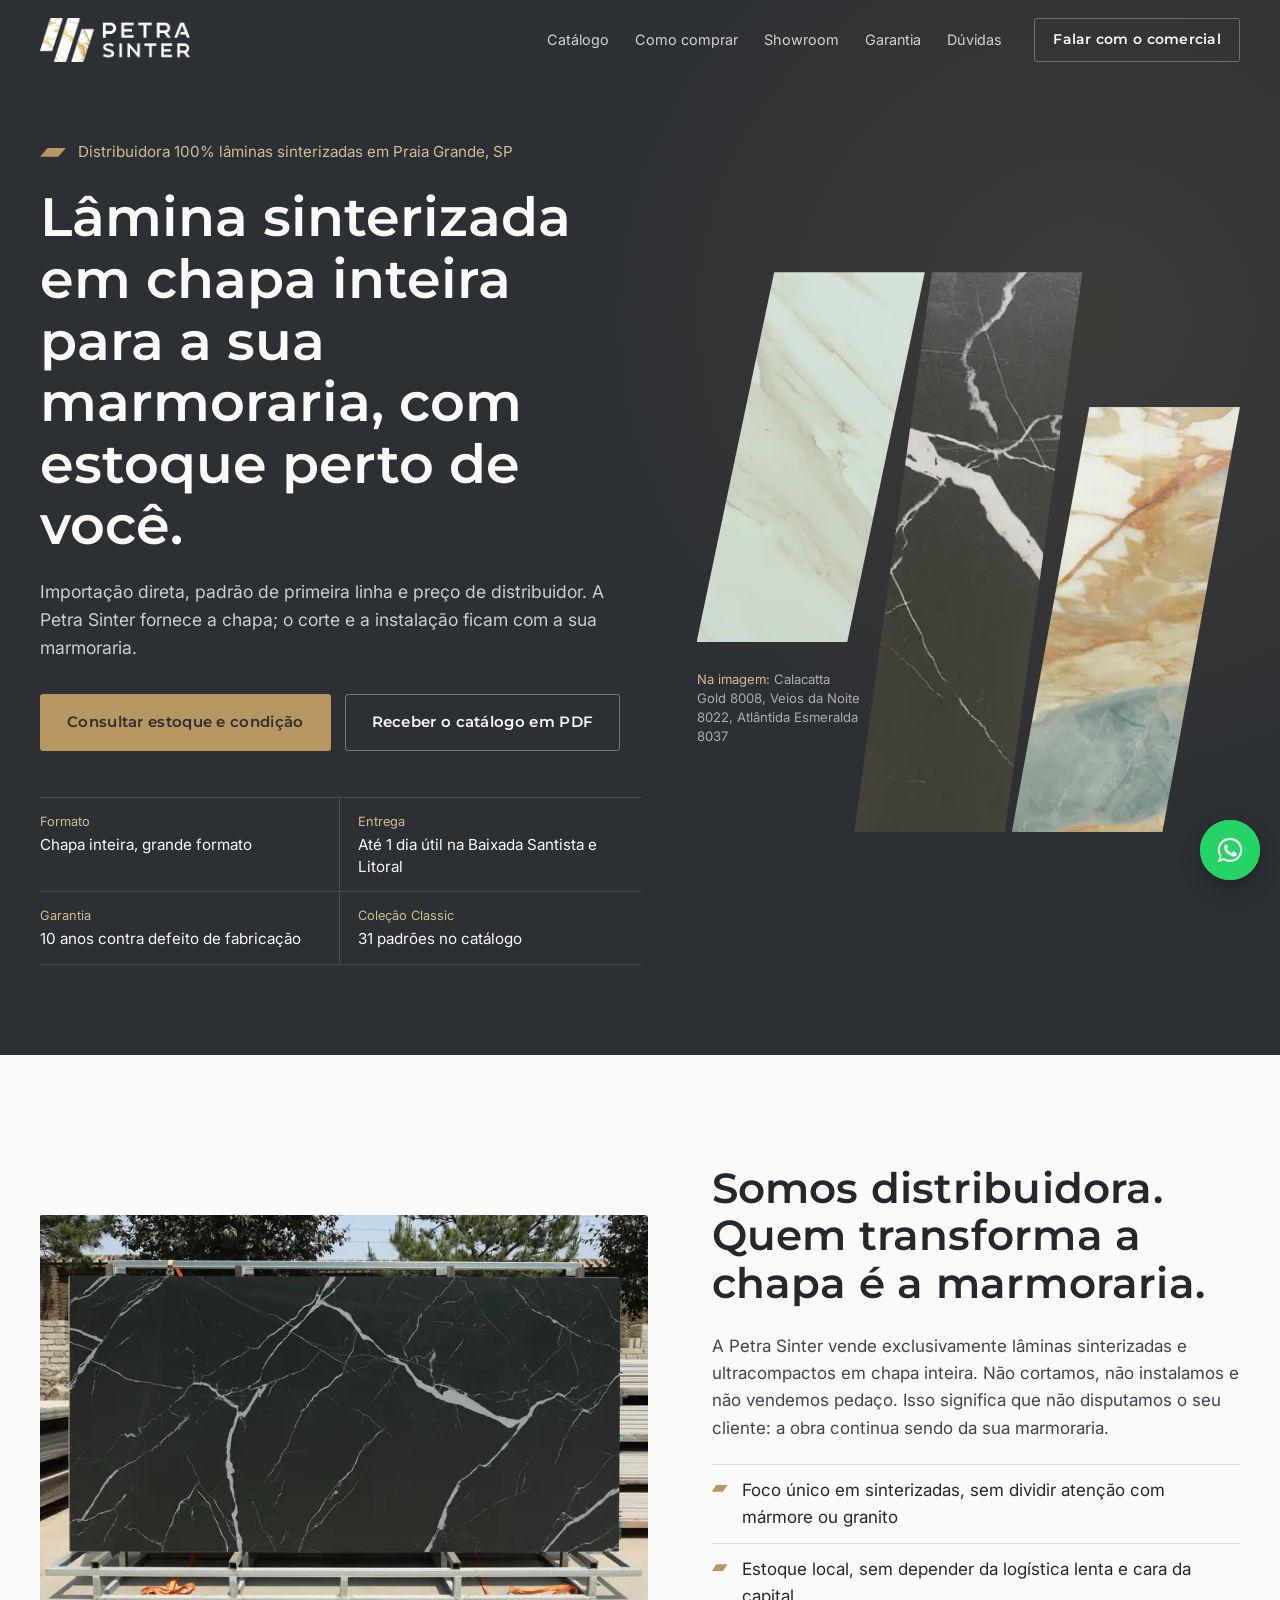
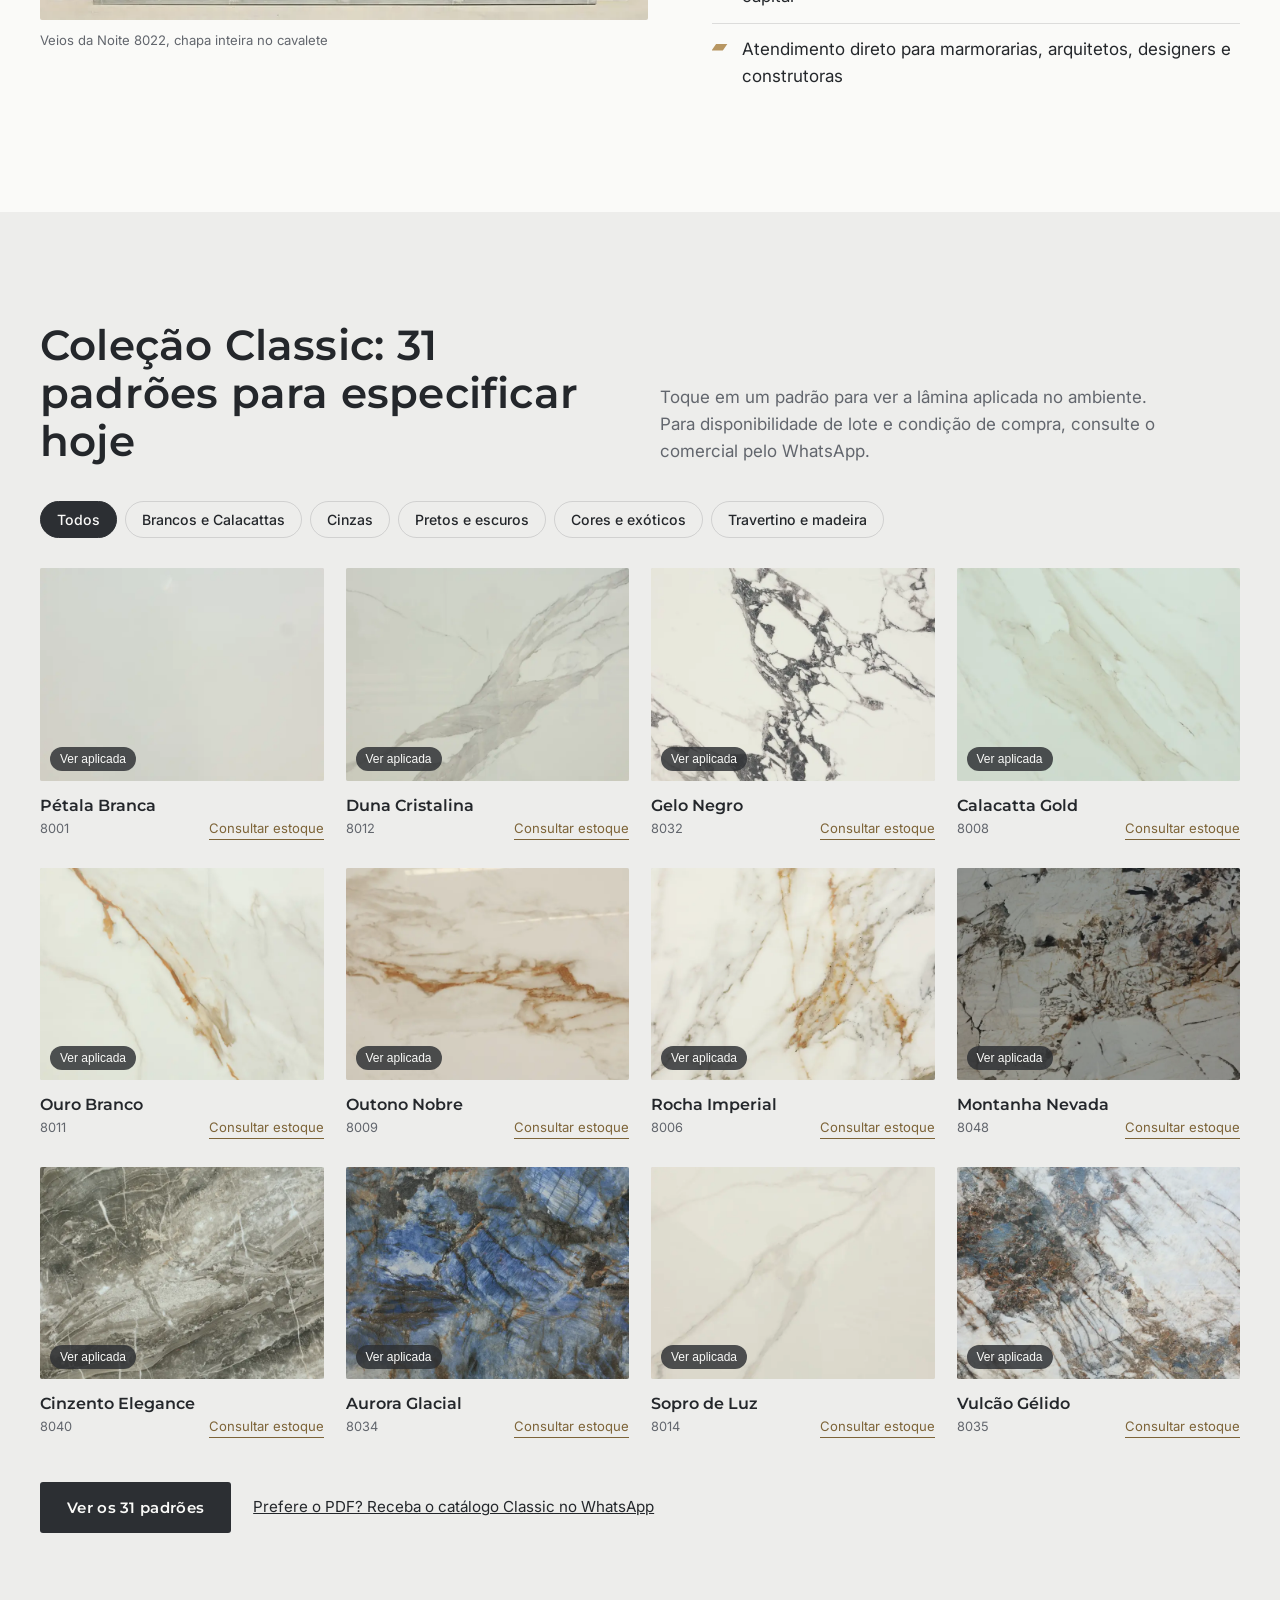
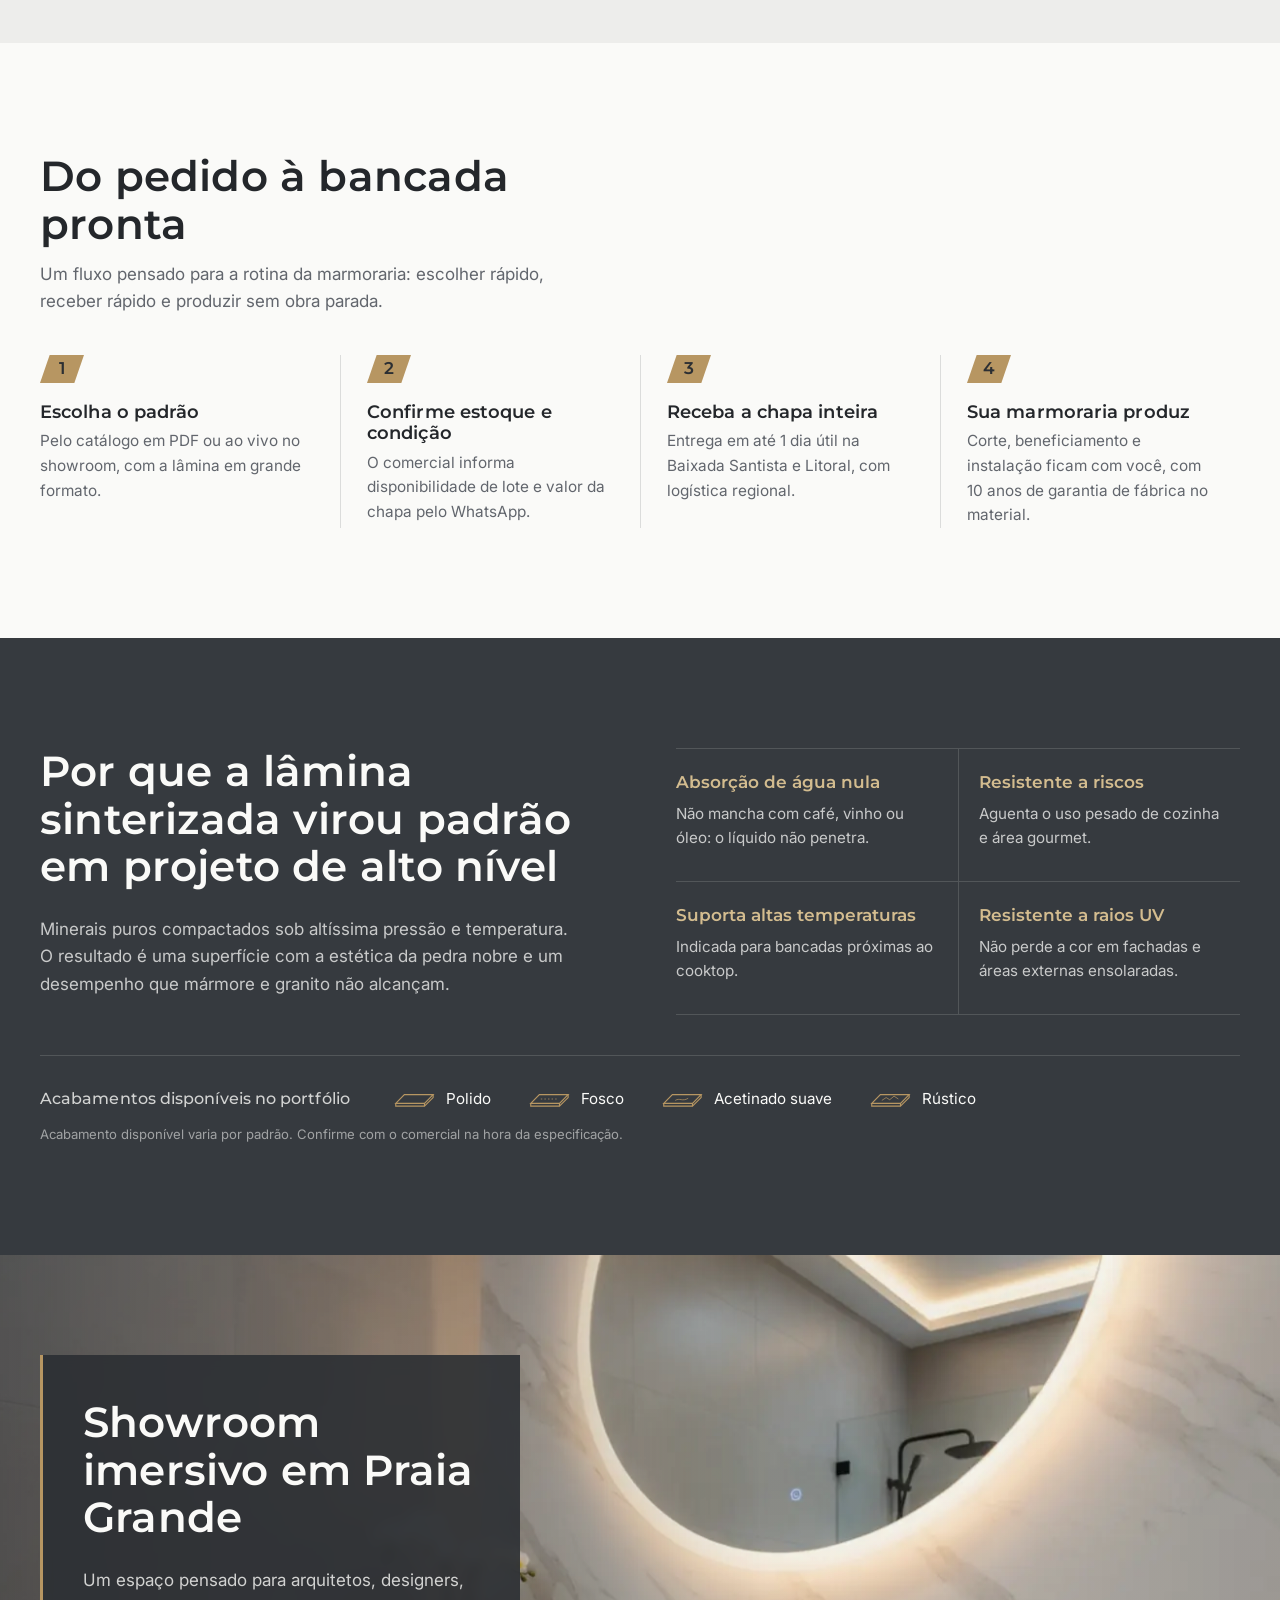
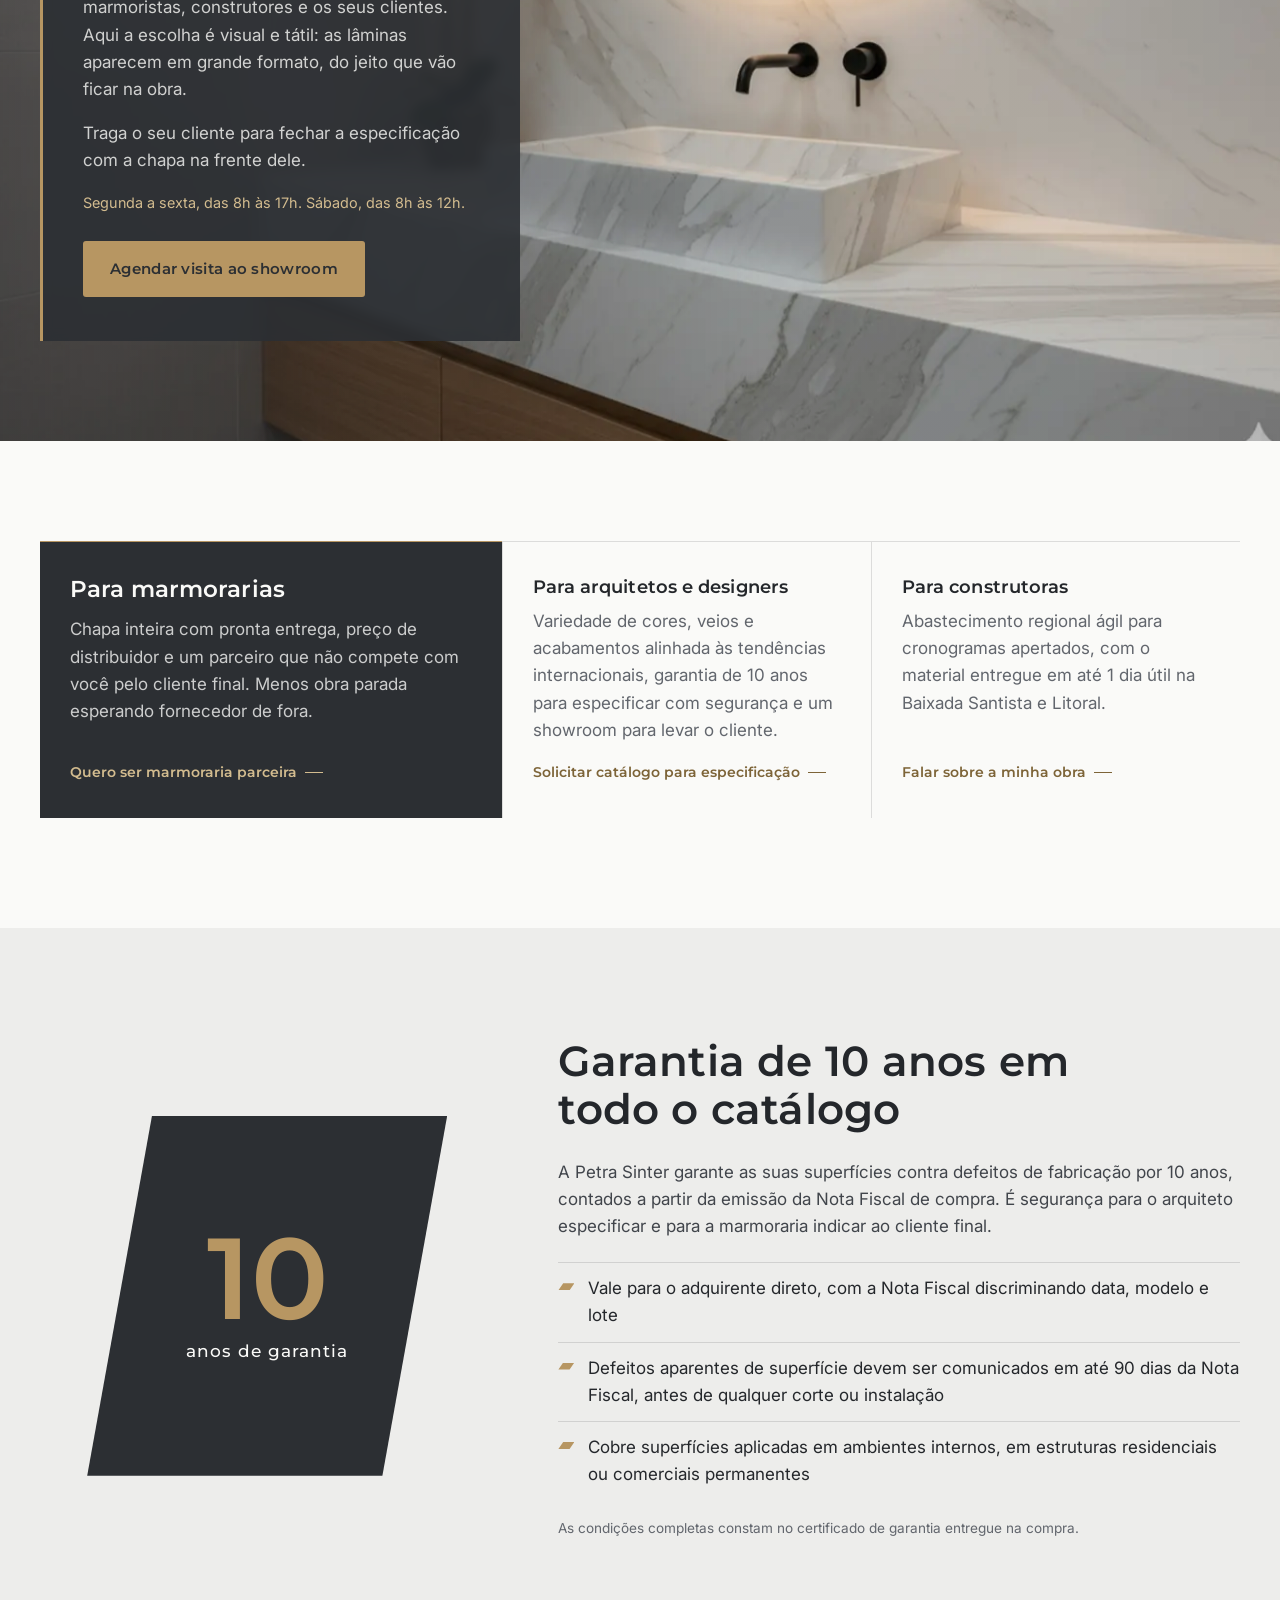
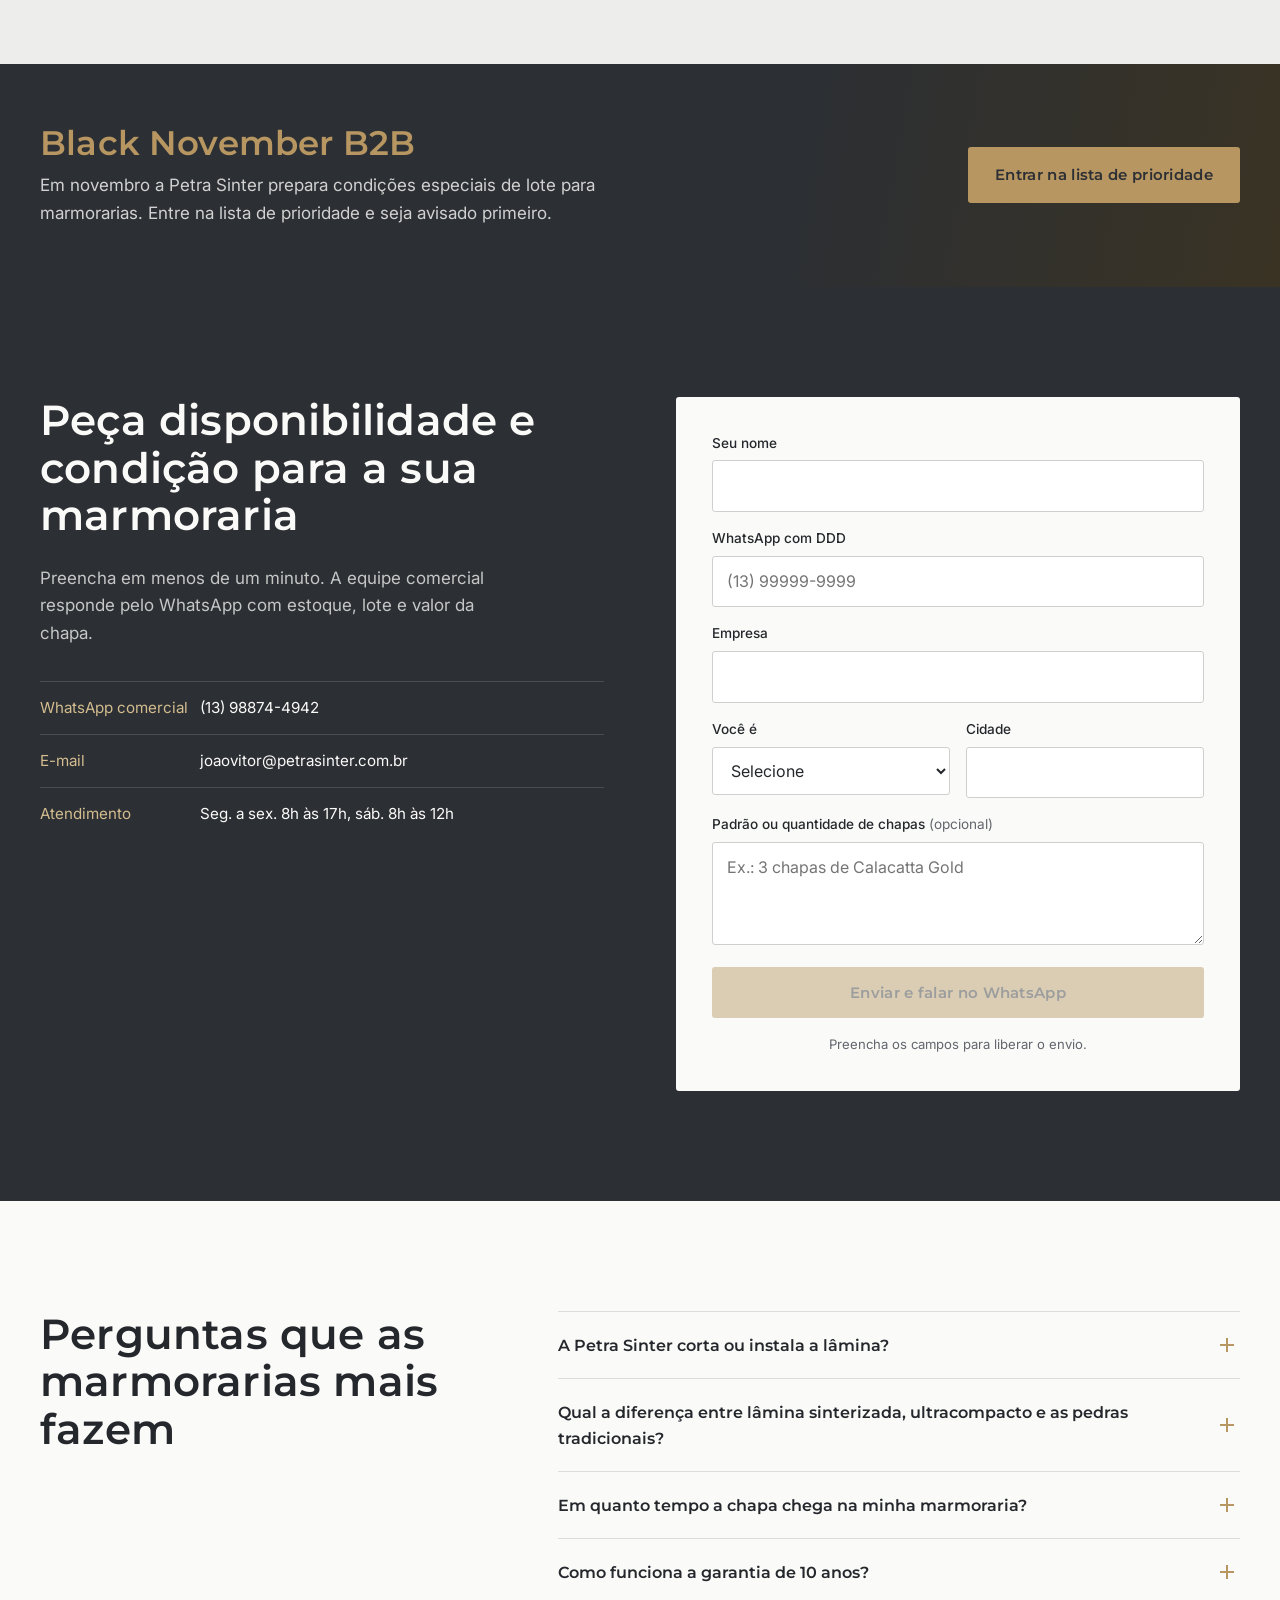
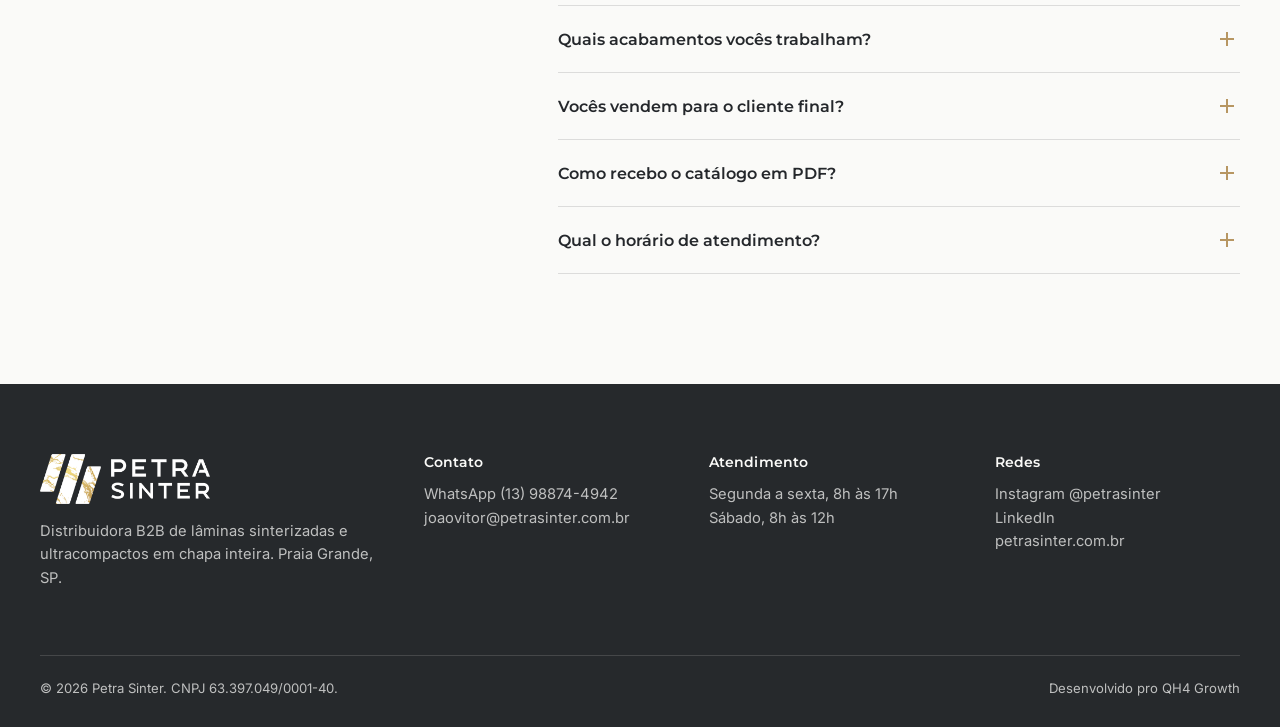
==== index.html @ 4d93952d "Add files via upload" ====
<!doctype html>
<html lang="pt-BR">
<head>
<meta charset="utf-8">
<meta name="viewport" content="width=device-width, initial-scale=1">
<title>Lâmina Sinterizada para Marmoraria em Praia Grande e Baixada Santista | Petra Sinter</title>
<meta name="description" content="Distribuidora 100% focada em lâminas sinterizadas e ultracompactos em Praia Grande/SP. Chapa inteira para marmorarias, entrega em até 1 dia útil na Baixada Santista e Litoral e 10 anos de garantia.">
<meta name="robots" content="index, follow, max-image-preview:large">
<meta name="theme-color" content="#2C2F33">
<link rel="canonical" href="https://lp-petra-sinter.vercel.app/">

<meta property="og:type" content="website">
<meta property="og:locale" content="pt_BR">
<meta property="og:site_name" content="Petra Sinter">
<meta property="og:title" content="Petra Sinter | Lâminas sinterizadas em chapa inteira para marmorarias">
<meta property="og:description" content="Distribuidora B2B de lâminas sinterizadas em Praia Grande/SP. Entrega em até 1 dia útil na Baixada Santista e Litoral e 10 anos de garantia.">
<meta property="og:url" content="https://lp-petra-sinter.vercel.app/">
<meta property="og:image" content="https://lp-petra-sinter.vercel.app/assets/img/og-petra-sinter.jpg">
<meta property="og:image:width" content="1200">
<meta property="og:image:height" content="630">
<meta property="og:image:alt" content="Chapa inteira de lâmina sinterizada Calacatta Gold da Petra Sinter">
<meta name="twitter:card" content="summary_large_image">
<meta name="twitter:title" content="Petra Sinter | Lâminas sinterizadas em chapa inteira para marmorarias">
<meta name="twitter:description" content="Distribuidora B2B de lâminas sinterizadas em Praia Grande/SP. Entrega em até 1 dia útil na Baixada Santista e Litoral.">
<meta name="twitter:image" content="https://lp-petra-sinter.vercel.app/assets/img/og-petra-sinter.jpg">

<link rel="icon" type="image/png" sizes="48x48" href="assets/img/favicon-48.png">
<link rel="apple-touch-icon" href="assets/img/apple-touch-icon.png">
<link rel="manifest" href="site.webmanifest">

<link rel="preconnect" href="https://fonts.googleapis.com">
<link rel="preconnect" href="https://fonts.gstatic.com" crossorigin>
<link href="https://fonts.googleapis.com/css2?family=Inter:wght@400;500;600&family=Montserrat:wght@400;500;600;700&display=swap" rel="stylesheet">
<link rel="preload" as="image" href="assets/img/catalogo/calacatta-gold-textura.webp" fetchpriority="high">
<link rel="stylesheet" href="assets/css/style.css">

<!-- Google Tag Manager: troque GTM-XXXXXXX pelo ID real do container -->
<script>
window.dataLayer = window.dataLayer || [];
(function(w,d,s,l,i){if(i.indexOf('XXXX')>-1)return;w[l]=w[l]||[];w[l].push({'gtm.start':new Date().getTime(),event:'gtm.js'});var f=d.getElementsByTagName(s)[0],j=d.createElement(s),dl=l!='dataLayer'?'&l='+l:'';j.async=true;j.src='https://www.googletagmanager.com/gtm.js?id='+i+dl;f.parentNode.insertBefore(j,f);})(window,document,'script','dataLayer','GTM-XXXXXXX');
</script>

<script type="application/ld+json">
{
  "@context": "https://schema.org",
  "@type": ["HomeAndConstructionBusiness", "WholesaleStore"],
  "name": "Petra Sinter",
  "description": "Distribuidora B2B 100% focada em lâminas sinterizadas e ultracompactos em chapa inteira, para marmorarias, arquitetos e construtoras.",
  "url": "https://lp-petra-sinter.vercel.app/",
  "logo": "https://lp-petra-sinter.vercel.app/assets/img/logo-petra-sinter.png",
  "image": "https://lp-petra-sinter.vercel.app/assets/img/og-petra-sinter.jpg",
  "telephone": "+55-13-98874-4942",
  "email": "joaovitor@petrasinter.com.br",
  "taxID": "63.397.049/0001-40",
  "address": {"@type": "PostalAddress", "addressLocality": "Praia Grande", "addressRegion": "SP", "addressCountry": "BR"},
  "areaServed": [
    {"@type": "City", "name": "Praia Grande"},
    {"@type": "City", "name": "Santos"},
    {"@type": "City", "name": "São Vicente"},
    {"@type": "City", "name": "Guarujá"},
    {"@type": "City", "name": "Bertioga"},
    {"@type": "State", "name": "São Paulo"}
  ],
  "openingHoursSpecification": [
    {"@type": "OpeningHoursSpecification", "dayOfWeek": ["Monday","Tuesday","Wednesday","Thursday","Friday"], "opens": "08:00", "closes": "17:00"},
    {"@type": "OpeningHoursSpecification", "dayOfWeek": "Saturday", "opens": "08:00", "closes": "12:00"}
  ],
  "sameAs": ["https://www.instagram.com/petrasinter/", "https://linkedin.com/company/petrasinter", "https://petrasinter.com.br/"]
}
</script>
<script type="application/ld+json">
{
 "@context": "https://schema.org",
 "@type": "FAQPage",
 "mainEntity": [
  {
   "@type": "Question",
   "name": "A Petra Sinter corta ou instala a lâmina?",
   "acceptedAnswer": {
    "@type": "Answer",
    "text": "Não. A Petra Sinter é uma distribuidora focada 100% no fornecimento de chapas inteiras de grande formato de lâminas sinterizadas. O corte, o beneficiamento e a instalação são feitos pelas marmorarias parceiras."
   }
  },
  {
   "@type": "Question",
   "name": "Qual a diferença entre lâmina sinterizada, ultracompacto e as pedras tradicionais?",
   "acceptedAnswer": {
    "@type": "Answer",
    "text": "A lâmina sinterizada, também chamada de ultracompacto, passa por um processo de altíssima pressão e temperatura que compacta minerais puros. O resultado é um material com absorção de água nula e alta resistência a riscos, manchas, altas temperaturas e raios UV, sem perder a beleza e o acabamento nobre do mármore e do granito."
   }
  },
  {
   "@type": "Question",
   "name": "Em quanto tempo a chapa chega na minha marmoraria?",
   "acceptedAnswer": {
    "@type": "Answer",
    "text": "Na Baixada Santista e no Litoral a entrega é feita em até 1 dia útil, com frete e logística regional. Para outras regiões, consulte o comercial pelo WhatsApp."
   }
  },
  {
   "@type": "Question",
   "name": "Como funciona a garantia de 10 anos?",
   "acceptedAnswer": {
    "@type": "Answer",
    "text": "A garantia cobre defeitos de fabricação por 10 anos a partir da emissão da Nota Fiscal de compra, para o adquirente direto. Defeitos aparentes de superfície devem ser comunicados em até 90 dias da Nota Fiscal e antes de qualquer corte ou instalação. As condições completas estão no certificado entregue na compra."
   }
  },
  {
   "@type": "Question",
   "name": "Quais acabamentos vocês trabalham?",
   "acceptedAnswer": {
    "@type": "Answer",
    "text": "O portfólio tem acabamentos polido, fosco, acetinado suave e rústico. A disponibilidade de cada acabamento varia conforme o padrão, então confirme com o comercial na especificação."
   }
  },
  {
   "@type": "Question",
   "name": "Vocês vendem para o cliente final?",
   "acceptedAnswer": {
    "@type": "Answer",
    "text": "A venda é de chapa inteira, voltada a marmorarias, construtoras e profissionais de projeto. O cliente final pode conhecer as lâminas no showroom junto com o seu arquiteto ou marmorista."
   }
  },
  {
   "@type": "Question",
   "name": "Como recebo o catálogo em PDF?",
   "acceptedAnswer": {
    "@type": "Answer",
    "text": "É só pedir pelo WhatsApp comercial. O catálogo da Coleção Classic é enviado direto, sem formulário longo."
   }
  },
  {
   "@type": "Question",
   "name": "Qual o horário de atendimento?",
   "acceptedAnswer": {
    "@type": "Answer",
    "text": "Segunda a sexta, das 8h às 17h, e sábado, das 8h às 12h."
   }
  }
 ]
}
</script>
</head>
<body>
<noscript><iframe src="https://www.googletagmanager.com/ns.html?id=GTM-XXXXXXX" height="0" width="0" style="display:none;visibility:hidden"></iframe></noscript>

<a class="skip" href="#conteudo">Pular para o conteúdo</a>

<header class="topo" id="topo">
  <div class="wrap topo__in">
    <a href="#topo" class="topo__logo" aria-label="Petra Sinter, voltar ao início">
      <img src="assets/img/logo-petra-sinter-branco.png" alt="Petra Sinter" width="640" height="186">
    </a>
    <nav class="topo__nav" aria-label="Seções">
      <a href="#catalogo">Catálogo</a>
      <a href="#pedido">Como comprar</a>
      <a href="#showroom">Showroom</a>
      <a href="#garantia">Garantia</a>
      <a href="#faq">Dúvidas</a>
    </nav>
    <a class="btn btn--line js-wa" data-wa="geral" data-local="topo" href="#">Falar com o comercial</a>
  </div>
</header>

<main id="conteudo">

<!-- HERO -->
<section class="hero">
  <div class="wrap hero__in">
    <div class="hero__txt">
      <p class="hero__tag">Distribuidora 100% lâminas sinterizadas em Praia Grande, SP</p>
      <h1>Lâmina sinterizada em chapa inteira para a sua marmoraria, com estoque perto de você.</h1>
      <p class="hero__sub">Importação direta, padrão de primeira linha e preço de distribuidor. A Petra Sinter fornece a chapa; o corte e a instalação ficam com a sua marmoraria.</p>
      <div class="hero__ctas">
        <a class="btn btn--ouro js-wa" data-wa="geral" data-local="hero" href="#">Consultar estoque e condição</a>
        <a class="btn btn--ghost js-wa" data-wa="catalogo" data-local="hero" href="#">Receber o catálogo em PDF</a>
      </div>
      <dl class="ficha">
        <div><dt>Formato</dt><dd>Chapa inteira, grande formato</dd></div>
        <div><dt>Entrega</dt><dd>Até 1 dia útil na Baixada Santista e Litoral</dd></div>
        <div><dt>Garantia</dt><dd>10 anos contra defeito de fabricação</dd></div>
        <div><dt>Coleção Classic</dt><dd>31 padrões no catálogo</dd></div>
      </dl>
    </div>

    <div class="hero__barras" aria-label="Padrões em destaque" data-parallax>
      <figure class="barra barra--1"><div class="barra__img" style="background-image:url(assets/img/catalogo/calacatta-gold-textura.webp)"></div></figure>
      <figure class="barra barra--2"><div class="barra__img" style="background-image:url(assets/img/catalogo/veios-da-noite-textura.webp)"></div></figure>
      <figure class="barra barra--3"><div class="barra__img" style="background-image:url(assets/img/catalogo/atlantida-esmeralda-textura.webp)"></div></figure>
      <p class="hero__legenda" aria-live="polite"><span class="js-legenda">Calacatta Gold 8008, Veios da Noite 8022, Atlântida Esmeralda 8037</span></p>
    </div>
  </div>
</section>

<!-- MODELO B2B -->
<section class="modelo">
  <div class="wrap modelo__in">
    <figure class="modelo__foto reveal">
      <img src="assets/img/chapa-veios-da-noite.webp" srcset="assets/img/chapa-veios-da-noite-m.webp 760w, assets/img/chapa-veios-da-noite.webp 1400w" sizes="(max-width: 900px) 100vw, 55vw" alt="Chapa inteira de lâmina sinterizada Veios da Noite no cavalete" width="1400" height="933" loading="lazy">
      <figcaption>Veios da Noite 8022, chapa inteira no cavalete</figcaption>
    </figure>
    <div class="modelo__txt reveal">
      <h2>Somos distribuidora. Quem transforma a chapa é a marmoraria.</h2>
      <p>A Petra Sinter vende exclusivamente lâminas sinterizadas e ultracompactos em chapa inteira. Não cortamos, não instalamos e não vendemos pedaço. Isso significa que não disputamos o seu cliente: a obra continua sendo da sua marmoraria.</p>
      <ul class="lista-check">
        <li>Foco único em sinterizadas, sem dividir atenção com mármore ou granito</li>
        <li>Estoque local, sem depender da logística lenta e cara da capital</li>
        <li>Atendimento direto para marmorarias, arquitetos, designers e construtoras</li>
      </ul>
    </div>
  </div>
</section>

<!-- CATALOGO -->
<section class="catalogo" id="catalogo">
  <div class="wrap">
    <div class="sec-head">
      <h2>Coleção Classic: 31 padrões para especificar hoje</h2>
      <p>Toque em um padrão para ver a lâmina aplicada no ambiente. Para disponibilidade de lote e condição de compra, consulte o comercial pelo WhatsApp.</p>
    </div>
    <div class="filtros" role="group" aria-label="Filtrar por tom">
      <button class="filtro is-on" data-f="todos" aria-pressed="true">Todos</button>
      <button class="filtro" data-f="claros" aria-pressed="false">Brancos e Calacattas</button>
      <button class="filtro" data-f="cinzas" aria-pressed="false">Cinzas</button>
      <button class="filtro" data-f="escuros" aria-pressed="false">Pretos e escuros</button>
      <button class="filtro" data-f="cor" aria-pressed="false">Cores e exóticos</button>
      <button class="filtro" data-f="naturais" aria-pressed="false">Travertino e madeira</button>
    </div>
    <ul class="grade" id="grade">
      <li class="peca" data-fam="claros">
        <button class="peca__foto" type="button" aria-pressed="false" aria-label="Ver Pétala Branca aplicada no ambiente">
          <img class="peca__tex" src="assets/img/catalogo/petala-branca-textura.webp" alt="Textura da lâmina sinterizada Pétala Branca 8001" width="720" height="540" decoding="async">
          <img class="peca__amb" src="assets/img/catalogo/petala-branca-ambiente.webp" alt="Lâmina Pétala Branca aplicada em ambiente" width="720" height="540" loading="lazy" decoding="async">
          <span class="peca__troca">Ver aplicada</span>
        </button>
        <div class="peca__info">
          <p class="peca__nome">Pétala Branca <span>8001</span></p>
          <a class="peca__cta js-wa" data-wa="modelo" data-modelo="Pétala Branca 8001" data-local="catalogo" href="#">Consultar estoque</a>
        </div>
      </li>
      <li class="peca" data-fam="claros">
        <button class="peca__foto" type="button" aria-pressed="false" aria-label="Ver Duna Cristalina aplicada no ambiente">
          <img class="peca__tex" src="assets/img/catalogo/duna-cristalina-textura.webp" alt="Textura da lâmina sinterizada Duna Cristalina 8012" width="720" height="540" decoding="async">
          <img class="peca__amb" src="assets/img/catalogo/duna-cristalina-ambiente.webp" alt="Lâmina Duna Cristalina aplicada em ambiente" width="720" height="540" loading="lazy" decoding="async">
          <span class="peca__troca">Ver aplicada</span>
        </button>
        <div class="peca__info">
          <p class="peca__nome">Duna Cristalina <span>8012</span></p>
          <a class="peca__cta js-wa" data-wa="modelo" data-modelo="Duna Cristalina 8012" data-local="catalogo" href="#">Consultar estoque</a>
        </div>
      </li>
      <li class="peca" data-fam="claros">
        <button class="peca__foto" type="button" aria-pressed="false" aria-label="Ver Gelo Negro aplicada no ambiente">
          <img class="peca__tex" src="assets/img/catalogo/gelo-negro-textura.webp" alt="Textura da lâmina sinterizada Gelo Negro 8032" width="720" height="540" decoding="async">
          <img class="peca__amb" src="assets/img/catalogo/gelo-negro-ambiente.webp" alt="Lâmina Gelo Negro aplicada em ambiente" width="720" height="540" loading="lazy" decoding="async">
          <span class="peca__troca">Ver aplicada</span>
        </button>
        <div class="peca__info">
          <p class="peca__nome">Gelo Negro <span>8032</span></p>
          <a class="peca__cta js-wa" data-wa="modelo" data-modelo="Gelo Negro 8032" data-local="catalogo" href="#">Consultar estoque</a>
        </div>
      </li>
      <li class="peca" data-fam="claros">
        <button class="peca__foto" type="button" aria-pressed="false" aria-label="Ver Calacatta Gold aplicada no ambiente">
          <img class="peca__tex" src="assets/img/catalogo/calacatta-gold-textura.webp" alt="Textura da lâmina sinterizada Calacatta Gold 8008" width="720" height="540" decoding="async">
          <img class="peca__amb" src="assets/img/catalogo/calacatta-gold-ambiente.webp" alt="Lâmina Calacatta Gold aplicada em ambiente" width="720" height="540" loading="lazy" decoding="async">
          <span class="peca__troca">Ver aplicada</span>
        </button>
        <div class="peca__info">
          <p class="peca__nome">Calacatta Gold <span>8008</span></p>
          <a class="peca__cta js-wa" data-wa="modelo" data-modelo="Calacatta Gold 8008" data-local="catalogo" href="#">Consultar estoque</a>
        </div>
      </li>
      <li class="peca" data-fam="claros">
        <button class="peca__foto" type="button" aria-pressed="false" aria-label="Ver Ouro Branco aplicada no ambiente">
          <img class="peca__tex" src="assets/img/catalogo/ouro-branco-textura.webp" alt="Textura da lâmina sinterizada Ouro Branco 8011" width="720" height="540" loading="lazy" decoding="async">
          <img class="peca__amb" src="assets/img/catalogo/ouro-branco-ambiente.webp" alt="Lâmina Ouro Branco aplicada em ambiente" width="720" height="540" loading="lazy" decoding="async">
          <span class="peca__troca">Ver aplicada</span>
        </button>
        <div class="peca__info">
          <p class="peca__nome">Ouro Branco <span>8011</span></p>
          <a class="peca__cta js-wa" data-wa="modelo" data-modelo="Ouro Branco 8011" data-local="catalogo" href="#">Consultar estoque</a>
        </div>
      </li>
      <li class="peca" data-fam="claros">
        <button class="peca__foto" type="button" aria-pressed="false" aria-label="Ver Outono Nobre aplicada no ambiente">
          <img class="peca__tex" src="assets/img/catalogo/outono-nobre-textura.webp" alt="Textura da lâmina sinterizada Outono Nobre 8009" width="720" height="540" loading="lazy" decoding="async">
          <img class="peca__amb" src="assets/img/catalogo/outono-nobre-ambiente.webp" alt="Lâmina Outono Nobre aplicada em ambiente" width="720" height="540" loading="lazy" decoding="async">
          <span class="peca__troca">Ver aplicada</span>
        </button>
        <div class="peca__info">
          <p class="peca__nome">Outono Nobre <span>8009</span></p>
          <a class="peca__cta js-wa" data-wa="modelo" data-modelo="Outono Nobre 8009" data-local="catalogo" href="#">Consultar estoque</a>
        </div>
      </li>
      <li class="peca" data-fam="claros">
        <button class="peca__foto" type="button" aria-pressed="false" aria-label="Ver Rocha Imperial aplicada no ambiente">
          <img class="peca__tex" src="assets/img/catalogo/rocha-imperial-textura.webp" alt="Textura da lâmina sinterizada Rocha Imperial 8006" width="720" height="540" loading="lazy" decoding="async">
          <img class="peca__amb" src="assets/img/catalogo/rocha-imperial-ambiente.webp" alt="Lâmina Rocha Imperial aplicada em ambiente" width="720" height="540" loading="lazy" decoding="async">
          <span class="peca__troca">Ver aplicada</span>
        </button>
        <div class="peca__info">
          <p class="peca__nome">Rocha Imperial <span>8006</span></p>
          <a class="peca__cta js-wa" data-wa="modelo" data-modelo="Rocha Imperial 8006" data-local="catalogo" href="#">Consultar estoque</a>
        </div>
      </li>
      <li class="peca" data-fam="claros">
        <button class="peca__foto" type="button" aria-pressed="false" aria-label="Ver Montanha Nevada aplicada no ambiente">
          <img class="peca__tex" src="assets/img/catalogo/montanha-nevada-textura.webp" alt="Textura da lâmina sinterizada Montanha Nevada 8048" width="720" height="540" loading="lazy" decoding="async">
          <img class="peca__amb" src="assets/img/catalogo/montanha-nevada-ambiente.webp" alt="Lâmina Montanha Nevada aplicada em ambiente" width="720" height="540" loading="lazy" decoding="async">
          <span class="peca__troca">Ver aplicada</span>
        </button>
        <div class="peca__info">
          <p class="peca__nome">Montanha Nevada <span>8048</span></p>
          <a class="peca__cta js-wa" data-wa="modelo" data-modelo="Montanha Nevada 8048" data-local="catalogo" href="#">Consultar estoque</a>
        </div>
      </li>
      <li class="peca" data-fam="cinzas">
        <button class="peca__foto" type="button" aria-pressed="false" aria-label="Ver Cinzento Elegance aplicada no ambiente">
          <img class="peca__tex" src="assets/img/catalogo/cinzento-elegance-textura.webp" alt="Textura da lâmina sinterizada Cinzento Elegance 8040" width="720" height="540" loading="lazy" decoding="async">
          <img class="peca__amb" src="assets/img/catalogo/cinzento-elegance-ambiente.webp" alt="Lâmina Cinzento Elegance aplicada em ambiente" width="720" height="540" loading="lazy" decoding="async">
          <span class="peca__troca">Ver aplicada</span>
        </button>
        <div class="peca__info">
          <p class="peca__nome">Cinzento Elegance <span>8040</span></p>
          <a class="peca__cta js-wa" data-wa="modelo" data-modelo="Cinzento Elegance 8040" data-local="catalogo" href="#">Consultar estoque</a>
        </div>
      </li>
      <li class="peca" data-fam="cor">
        <button class="peca__foto" type="button" aria-pressed="false" aria-label="Ver Aurora Glacial aplicada no ambiente">
          <img class="peca__tex" src="assets/img/catalogo/aurora-glacial-textura.webp" alt="Textura da lâmina sinterizada Aurora Glacial 8034" width="720" height="540" loading="lazy" decoding="async">
          <img class="peca__amb" src="assets/img/catalogo/aurora-glacial-ambiente.webp" alt="Lâmina Aurora Glacial aplicada em ambiente" width="720" height="540" loading="lazy" decoding="async">
          <span class="peca__troca">Ver aplicada</span>
        </button>
        <div class="peca__info">
          <p class="peca__nome">Aurora Glacial <span>8034</span></p>
          <a class="peca__cta js-wa" data-wa="modelo" data-modelo="Aurora Glacial 8034" data-local="catalogo" href="#">Consultar estoque</a>
        </div>
      </li>
      <li class="peca" data-fam="claros">
        <button class="peca__foto" type="button" aria-pressed="false" aria-label="Ver Sopro de Luz aplicada no ambiente">
          <img class="peca__tex" src="assets/img/catalogo/sopro-de-luz-textura.webp" alt="Textura da lâmina sinterizada Sopro de Luz 8014" width="720" height="540" loading="lazy" decoding="async">
          <img class="peca__amb" src="assets/img/catalogo/sopro-de-luz-ambiente.webp" alt="Lâmina Sopro de Luz aplicada em ambiente" width="720" height="540" loading="lazy" decoding="async">
          <span class="peca__troca">Ver aplicada</span>
        </button>
        <div class="peca__info">
          <p class="peca__nome">Sopro de Luz <span>8014</span></p>
          <a class="peca__cta js-wa" data-wa="modelo" data-modelo="Sopro de Luz 8014" data-local="catalogo" href="#">Consultar estoque</a>
        </div>
      </li>
      <li class="peca" data-fam="claros">
        <button class="peca__foto" type="button" aria-pressed="false" aria-label="Ver Vulcão Gélido aplicada no ambiente">
          <img class="peca__tex" src="assets/img/catalogo/vulcao-gelido-textura.webp" alt="Textura da lâmina sinterizada Vulcão Gélido 8035" width="720" height="540" loading="lazy" decoding="async">
          <img class="peca__amb" src="assets/img/catalogo/vulcao-gelido-ambiente.webp" alt="Lâmina Vulcão Gélido aplicada em ambiente" width="720" height="540" loading="lazy" decoding="async">
          <span class="peca__troca">Ver aplicada</span>
        </button>
        <div class="peca__info">
          <p class="peca__nome">Vulcão Gélido <span>8035</span></p>
          <a class="peca__cta js-wa" data-wa="modelo" data-modelo="Vulcão Gélido 8035" data-local="catalogo" href="#">Consultar estoque</a>
        </div>
      </li>
      <li class="peca" data-fam="naturais">
        <button class="peca__foto" type="button" aria-pressed="false" aria-label="Ver Vittorio Crema aplicada no ambiente">
          <img class="peca__tex" src="assets/img/catalogo/vittorio-crema-textura.webp" alt="Textura da lâmina sinterizada Vittorio Crema 8002" width="720" height="540" loading="lazy" decoding="async">
          <img class="peca__amb" src="assets/img/catalogo/vittorio-crema-ambiente.webp" alt="Lâmina Vittorio Crema aplicada em ambiente" width="720" height="540" loading="lazy" decoding="async">
          <span class="peca__troca">Ver aplicada</span>
        </button>
        <div class="peca__info">
          <p class="peca__nome">Vittorio Crema <span>8002</span></p>
          <a class="peca__cta js-wa" data-wa="modelo" data-modelo="Vittorio Crema 8002" data-local="catalogo" href="#">Consultar estoque</a>
        </div>
      </li>
      <li class="peca" data-fam="claros">
        <button class="peca__foto" type="button" aria-pressed="false" aria-label="Ver Calacatta Branco aplicada no ambiente">
          <img class="peca__tex" src="assets/img/catalogo/calacatta-branco-textura.webp" alt="Textura da lâmina sinterizada Calacatta Branco 8062" width="720" height="540" loading="lazy" decoding="async">
          <img class="peca__amb" src="assets/img/catalogo/calacatta-branco-ambiente.webp" alt="Lâmina Calacatta Branco aplicada em ambiente" width="720" height="540" loading="lazy" decoding="async">
          <span class="peca__troca">Ver aplicada</span>
        </button>
        <div class="peca__info">
          <p class="peca__nome">Calacatta Branco <span>8062</span></p>
          <a class="peca__cta js-wa" data-wa="modelo" data-modelo="Calacatta Branco 8062" data-local="catalogo" href="#">Consultar estoque</a>
        </div>
      </li>
      <li class="peca" data-fam="cinzas">
        <button class="peca__foto" type="button" aria-pressed="false" aria-label="Ver Cinza Nobre aplicada no ambiente">
          <img class="peca__tex" src="assets/img/catalogo/cinza-nobre-textura.webp" alt="Textura da lâmina sinterizada Cinza Nobre 8020" width="720" height="540" loading="lazy" decoding="async">
          <img class="peca__amb" src="assets/img/catalogo/cinza-nobre-ambiente.webp" alt="Lâmina Cinza Nobre aplicada em ambiente" width="720" height="540" loading="lazy" decoding="async">
          <span class="peca__troca">Ver aplicada</span>
        </button>
        <div class="peca__info">
          <p class="peca__nome">Cinza Nobre <span>8020</span></p>
          <a class="peca__cta js-wa" data-wa="modelo" data-modelo="Cinza Nobre 8020" data-local="catalogo" href="#">Consultar estoque</a>
        </div>
      </li>
      <li class="peca" data-fam="escuros">
        <button class="peca__foto" type="button" aria-pressed="false" aria-label="Ver Grafite Puro aplicada no ambiente">
          <img class="peca__tex" src="assets/img/catalogo/grafite-puro-textura.webp" alt="Textura da lâmina sinterizada Grafite Puro" width="720" height="540" loading="lazy" decoding="async">
          <img class="peca__amb" src="assets/img/catalogo/grafite-puro-ambiente.webp" alt="Lâmina Grafite Puro aplicada em ambiente" width="720" height="540" loading="lazy" decoding="async">
          <span class="peca__troca">Ver aplicada</span>
        </button>
        <div class="peca__info">
          <p class="peca__nome">Grafite Puro</p>
          <a class="peca__cta js-wa" data-wa="modelo" data-modelo="Grafite Puro" data-local="catalogo" href="#">Consultar estoque</a>
        </div>
      </li>
      <li class="peca" data-fam="escuros">
        <button class="peca__foto" type="button" aria-pressed="false" aria-label="Ver Zênite Noturno aplicada no ambiente">
          <img class="peca__tex" src="assets/img/catalogo/zenite-noturno-textura.webp" alt="Textura da lâmina sinterizada Zênite Noturno 8026" width="720" height="540" loading="lazy" decoding="async">
          <img class="peca__amb" src="assets/img/catalogo/zenite-noturno-ambiente.webp" alt="Lâmina Zênite Noturno aplicada em ambiente" width="720" height="540" loading="lazy" decoding="async">
          <span class="peca__troca">Ver aplicada</span>
        </button>
        <div class="peca__info">
          <p class="peca__nome">Zênite Noturno <span>8026</span></p>
          <a class="peca__cta js-wa" data-wa="modelo" data-modelo="Zênite Noturno 8026" data-local="catalogo" href="#">Consultar estoque</a>
        </div>
      </li>
      <li class="peca" data-fam="escuros">
        <button class="peca__foto" type="button" aria-pressed="false" aria-label="Ver Veios da Noite aplicada no ambiente">
          <img class="peca__tex" src="assets/img/catalogo/veios-da-noite-textura.webp" alt="Textura da lâmina sinterizada Veios da Noite 8022" width="720" height="540" loading="lazy" decoding="async">
          <img class="peca__amb" src="assets/img/catalogo/veios-da-noite-ambiente.webp" alt="Lâmina Veios da Noite aplicada em ambiente" width="720" height="540" loading="lazy" decoding="async">
          <span class="peca__troca">Ver aplicada</span>
        </button>
        <div class="peca__info">
          <p class="peca__nome">Veios da Noite <span>8022</span></p>
          <a class="peca__cta js-wa" data-wa="modelo" data-modelo="Veios da Noite 8022" data-local="catalogo" href="#">Consultar estoque</a>
        </div>
      </li>
      <li class="peca" data-fam="escuros">
        <button class="peca__foto" type="button" aria-pressed="false" aria-label="Ver Neblina Noturna aplicada no ambiente">
          <img class="peca__tex" src="assets/img/catalogo/neblina-noturna-textura.webp" alt="Textura da lâmina sinterizada Neblina Noturna 8027" width="720" height="540" loading="lazy" decoding="async">
          <img class="peca__amb" src="assets/img/catalogo/neblina-noturna-ambiente.webp" alt="Lâmina Neblina Noturna aplicada em ambiente" width="720" height="540" loading="lazy" decoding="async">
          <span class="peca__troca">Ver aplicada</span>
        </button>
        <div class="peca__info">
          <p class="peca__nome">Neblina Noturna <span>8027</span></p>
          <a class="peca__cta js-wa" data-wa="modelo" data-modelo="Neblina Noturna 8027" data-local="catalogo" href="#">Consultar estoque</a>
        </div>
      </li>
      <li class="peca" data-fam="escuros">
        <button class="peca__foto" type="button" aria-pressed="false" aria-label="Ver Canyon Negro aplicada no ambiente">
          <img class="peca__tex" src="assets/img/catalogo/canyon-negro-textura.webp" alt="Textura da lâmina sinterizada Canyon Negro 8023" width="720" height="540" loading="lazy" decoding="async">
          <img class="peca__amb" src="assets/img/catalogo/canyon-negro-ambiente.webp" alt="Lâmina Canyon Negro aplicada em ambiente" width="720" height="540" loading="lazy" decoding="async">
          <span class="peca__troca">Ver aplicada</span>
        </button>
        <div class="peca__info">
          <p class="peca__nome">Canyon Negro <span>8023</span></p>
          <a class="peca__cta js-wa" data-wa="modelo" data-modelo="Canyon Negro 8023" data-local="catalogo" href="#">Consultar estoque</a>
        </div>
      </li>
      <li class="peca" data-fam="escuros">
        <button class="peca__foto" type="button" aria-pressed="false" aria-label="Ver Carbono Fosco aplicada no ambiente">
          <img class="peca__tex" src="assets/img/catalogo/carbono-fosco-textura.webp" alt="Textura da lâmina sinterizada Carbono Fosco 8024" width="720" height="540" loading="lazy" decoding="async">
          <img class="peca__amb" src="assets/img/catalogo/carbono-fosco-ambiente.webp" alt="Lâmina Carbono Fosco aplicada em ambiente" width="720" height="540" loading="lazy" decoding="async">
          <span class="peca__troca">Ver aplicada</span>
        </button>
        <div class="peca__info">
          <p class="peca__nome">Carbono Fosco <span>8024</span></p>
          <a class="peca__cta js-wa" data-wa="modelo" data-modelo="Carbono Fosco 8024" data-local="catalogo" href="#">Consultar estoque</a>
        </div>
      </li>
      <li class="peca" data-fam="cor">
        <button class="peca__foto" type="button" aria-pressed="false" aria-label="Ver Atlântida Esmeralda aplicada no ambiente">
          <img class="peca__tex" src="assets/img/catalogo/atlantida-esmeralda-textura.webp" alt="Textura da lâmina sinterizada Atlântida Esmeralda 8037" width="720" height="540" loading="lazy" decoding="async">
          <img class="peca__amb" src="assets/img/catalogo/atlantida-esmeralda-ambiente.webp" alt="Lâmina Atlântida Esmeralda aplicada em ambiente" width="720" height="540" loading="lazy" decoding="async">
          <span class="peca__troca">Ver aplicada</span>
        </button>
        <div class="peca__info">
          <p class="peca__nome">Atlântida Esmeralda <span>8037</span></p>
          <a class="peca__cta js-wa" data-wa="modelo" data-modelo="Atlântida Esmeralda 8037" data-local="catalogo" href="#">Consultar estoque</a>
        </div>
      </li>
      <li class="peca" data-fam="naturais">
        <button class="peca__foto" type="button" aria-pressed="false" aria-label="Ver Travertino Toscano aplicada no ambiente">
          <img class="peca__tex" src="assets/img/catalogo/travertino-toscano-textura.webp" alt="Textura da lâmina sinterizada Travertino Toscano 8017" width="720" height="540" loading="lazy" decoding="async">
          <img class="peca__amb" src="assets/img/catalogo/travertino-toscano-ambiente.webp" alt="Lâmina Travertino Toscano aplicada em ambiente" width="720" height="540" loading="lazy" decoding="async">
          <span class="peca__troca">Ver aplicada</span>
        </button>
        <div class="peca__info">
          <p class="peca__nome">Travertino Toscano <span>8017</span></p>
          <a class="peca__cta js-wa" data-wa="modelo" data-modelo="Travertino Toscano 8017" data-local="catalogo" href="#">Consultar estoque</a>
        </div>
      </li>
      <li class="peca" data-fam="cor">
        <button class="peca__foto" type="button" aria-pressed="false" aria-label="Ver Púrpura Imperial aplicada no ambiente">
          <img class="peca__tex" src="assets/img/catalogo/purpura-imperial-textura.webp" alt="Textura da lâmina sinterizada Púrpura Imperial 8033" width="720" height="540" loading="lazy" decoding="async">
          <img class="peca__amb" src="assets/img/catalogo/purpura-imperial-ambiente.webp" alt="Lâmina Púrpura Imperial aplicada em ambiente" width="720" height="540" loading="lazy" decoding="async">
          <span class="peca__troca">Ver aplicada</span>
        </button>
        <div class="peca__info">
          <p class="peca__nome">Púrpura Imperial <span>8033</span></p>
          <a class="peca__cta js-wa" data-wa="modelo" data-modelo="Púrpura Imperial 8033" data-local="catalogo" href="#">Consultar estoque</a>
        </div>
      </li>
      <li class="peca" data-fam="cinzas">
        <button class="peca__foto" type="button" aria-pressed="false" aria-label="Ver Cinza Atenas aplicada no ambiente">
          <img class="peca__tex" src="assets/img/catalogo/cinza-atenas-textura.webp" alt="Textura da lâmina sinterizada Cinza Atenas 8047" width="720" height="540" loading="lazy" decoding="async">
          <img class="peca__amb" src="assets/img/catalogo/cinza-atenas-ambiente.webp" alt="Lâmina Cinza Atenas aplicada em ambiente" width="720" height="540" loading="lazy" decoding="async">
          <span class="peca__troca">Ver aplicada</span>
        </button>
        <div class="peca__info">
          <p class="peca__nome">Cinza Atenas <span>8047</span></p>
          <a class="peca__cta js-wa" data-wa="modelo" data-modelo="Cinza Atenas 8047" data-local="catalogo" href="#">Consultar estoque</a>
        </div>
      </li>
      <li class="peca" data-fam="claros">
        <button class="peca__foto" type="button" aria-pressed="false" aria-label="Ver Marfim Urbano aplicada no ambiente">
          <img class="peca__tex" src="assets/img/catalogo/marfim-urbano-textura.webp" alt="Textura da lâmina sinterizada Marfim Urbano 8015" width="720" height="540" loading="lazy" decoding="async">
          <img class="peca__amb" src="assets/img/catalogo/marfim-urbano-ambiente.webp" alt="Lâmina Marfim Urbano aplicada em ambiente" width="720" height="540" loading="lazy" decoding="async">
          <span class="peca__troca">Ver aplicada</span>
        </button>
        <div class="peca__info">
          <p class="peca__nome">Marfim Urbano <span>8015</span></p>
          <a class="peca__cta js-wa" data-wa="modelo" data-modelo="Marfim Urbano 8015" data-local="catalogo" href="#">Consultar estoque</a>
        </div>
      </li>
      <li class="peca" data-fam="escuros">
        <button class="peca__foto" type="button" aria-pressed="false" aria-label="Ver Ouro Negro aplicada no ambiente">
          <img class="peca__tex" src="assets/img/catalogo/ouro-negro-textura.webp" alt="Textura da lâmina sinterizada Ouro Negro 8025" width="720" height="540" loading="lazy" decoding="async">
          <img class="peca__amb" src="assets/img/catalogo/ouro-negro-ambiente.webp" alt="Lâmina Ouro Negro aplicada em ambiente" width="720" height="540" loading="lazy" decoding="async">
          <span class="peca__troca">Ver aplicada</span>
        </button>
        <div class="peca__info">
          <p class="peca__nome">Ouro Negro <span>8025</span></p>
          <a class="peca__cta js-wa" data-wa="modelo" data-modelo="Ouro Negro 8025" data-local="catalogo" href="#">Consultar estoque</a>
        </div>
      </li>
      <li class="peca" data-fam="escuros">
        <button class="peca__foto" type="button" aria-pressed="false" aria-label="Ver Preto Elegance aplicada no ambiente">
          <img class="peca__tex" src="assets/img/catalogo/preto-elegance-textura.webp" alt="Textura da lâmina sinterizada Preto Elegance 8021" width="720" height="540" loading="lazy" decoding="async">
          <img class="peca__amb" src="assets/img/catalogo/preto-elegance-ambiente.webp" alt="Lâmina Preto Elegance aplicada em ambiente" width="720" height="540" loading="lazy" decoding="async">
          <span class="peca__troca">Ver aplicada</span>
        </button>
        <div class="peca__info">
          <p class="peca__nome">Preto Elegance <span>8021</span></p>
          <a class="peca__cta js-wa" data-wa="modelo" data-modelo="Preto Elegance 8021" data-local="catalogo" href="#">Consultar estoque</a>
        </div>
      </li>
      <li class="peca" data-fam="naturais">
        <button class="peca__foto" type="button" aria-pressed="false" aria-label="Ver Taj Mahal aplicada no ambiente">
          <img class="peca__tex" src="assets/img/catalogo/taj-mahal-textura.webp" alt="Textura da lâmina sinterizada Taj Mahal 8045" width="720" height="540" loading="lazy" decoding="async">
          <img class="peca__amb" src="assets/img/catalogo/taj-mahal-ambiente.webp" alt="Lâmina Taj Mahal aplicada em ambiente" width="720" height="540" loading="lazy" decoding="async">
          <span class="peca__troca">Ver aplicada</span>
        </button>
        <div class="peca__info">
          <p class="peca__nome">Taj Mahal <span>8045</span></p>
          <a class="peca__cta js-wa" data-wa="modelo" data-modelo="Taj Mahal 8045" data-local="catalogo" href="#">Consultar estoque</a>
        </div>
      </li>
      <li class="peca" data-fam="naturais">
        <button class="peca__foto" type="button" aria-pressed="false" aria-label="Ver Carvalho Real aplicada no ambiente">
          <img class="peca__tex" src="assets/img/catalogo/carvalho-real-textura.webp" alt="Textura da lâmina sinterizada Carvalho Real 8031" width="720" height="540" loading="lazy" decoding="async">
          <img class="peca__amb" src="assets/img/catalogo/carvalho-real-ambiente.webp" alt="Lâmina Carvalho Real aplicada em ambiente" width="720" height="540" loading="lazy" decoding="async">
          <span class="peca__troca">Ver aplicada</span>
        </button>
        <div class="peca__info">
          <p class="peca__nome">Carvalho Real <span>8031</span></p>
          <a class="peca__cta js-wa" data-wa="modelo" data-modelo="Carvalho Real 8031" data-local="catalogo" href="#">Consultar estoque</a>
        </div>
      </li>
      <li class="peca" data-fam="cor">
        <button class="peca__foto" type="button" aria-pressed="false" aria-label="Ver Terracota aplicada no ambiente">
          <img class="peca__tex" src="assets/img/catalogo/terracota-textura.webp" alt="Textura da lâmina sinterizada Terracota 8065" width="720" height="540" loading="lazy" decoding="async">
          <img class="peca__amb" src="assets/img/catalogo/terracota-ambiente.webp" alt="Lâmina Terracota aplicada em ambiente" width="720" height="540" loading="lazy" decoding="async">
          <span class="peca__troca">Ver aplicada</span>
        </button>
        <div class="peca__info">
          <p class="peca__nome">Terracota <span>8065</span></p>
          <a class="peca__cta js-wa" data-wa="modelo" data-modelo="Terracota 8065" data-local="catalogo" href="#">Consultar estoque</a>
        </div>
      </li>
    </ul>
    <div class="catalogo__mais">
      <button class="btn btn--escuro" id="verTodos" aria-controls="grade" aria-expanded="false">Ver os 31 padrões</button>
      <a class="link-wa js-wa" data-wa="catalogo" data-local="catalogo" href="#">Prefere o PDF? Receba o catálogo Classic no WhatsApp</a>
    </div>
  </div>
</section>

<!-- COMO COMPRAR -->
<section class="pedido" id="pedido">
  <div class="wrap">
    <div class="sec-head sec-head--esq">
      <h2>Do pedido à bancada pronta</h2>
      <p>Um fluxo pensado para a rotina da marmoraria: escolher rápido, receber rápido e produzir sem obra parada.</p>
    </div>
    <ol class="passos">
      <li class="reveal"><span class="passos__n">1</span><h3>Escolha o padrão</h3><p>Pelo catálogo em PDF ou ao vivo no showroom, com a lâmina em grande formato.</p></li>
      <li class="reveal"><span class="passos__n">2</span><h3>Confirme estoque e condição</h3><p>O comercial informa disponibilidade de lote e valor da chapa pelo WhatsApp.</p></li>
      <li class="reveal"><span class="passos__n">3</span><h3>Receba a chapa inteira</h3><p>Entrega em até 1 dia útil na Baixada Santista e Litoral, com logística regional.</p></li>
      <li class="reveal"><span class="passos__n">4</span><h3>Sua marmoraria produz</h3><p>Corte, beneficiamento e instalação ficam com você, com 10 anos de garantia de fábrica no material.</p></li>
    </ol>
  </div>
</section>

<!-- TECNOLOGIA -->
<section class="tec">
  <div class="wrap tec__in">
    <div class="tec__txt reveal">
      <h2>Por que a lâmina sinterizada virou padrão em projeto de alto nível</h2>
      <p>Minerais puros compactados sob altíssima pressão e temperatura. O resultado é uma superfície com a estética da pedra nobre e um desempenho que mármore e granito não alcançam.</p>
    </div>
    <dl class="props reveal">
      <div><dt>Absorção de água nula</dt><dd>Não mancha com café, vinho ou óleo: o líquido não penetra.</dd></div>
      <div><dt>Resistente a riscos</dt><dd>Aguenta o uso pesado de cozinha e área gourmet.</dd></div>
      <div><dt>Suporta altas temperaturas</dt><dd>Indicada para bancadas próximas ao cooktop.</dd></div>
      <div><dt>Resistente a raios UV</dt><dd>Não perde a cor em fachadas e áreas externas ensolaradas.</dd></div>
    </dl>
    <div class="acab reveal">
      <h3>Acabamentos disponíveis no portfólio</h3>
      <ul class="acab__lista">
        <li><svg viewBox="0 0 64 40" aria-hidden="true"><path d="M8 26 20 14h40L48 26Z" fill="none" stroke="currentColor" stroke-width="1.6"/><path d="M8 26v4h40v-4M48 30l12-12v-4" fill="none" stroke="currentColor" stroke-width="1.6"/></svg>Polido</li>
        <li><svg viewBox="0 0 64 40" aria-hidden="true"><path d="M8 26 20 14h40L48 26Z" fill="none" stroke="currentColor" stroke-width="1.6"/><path d="M8 26v4h40v-4M48 30l12-12v-4" fill="none" stroke="currentColor" stroke-width="1.6"/><path d="M22 20h24" stroke="currentColor" stroke-width="1" stroke-dasharray="2 3"/></svg>Fosco</li>
        <li><svg viewBox="0 0 64 40" aria-hidden="true"><path d="M8 26 20 14h40L48 26Z" fill="none" stroke="currentColor" stroke-width="1.6"/><path d="M8 26v4h40v-4M48 30l12-12v-4" fill="none" stroke="currentColor" stroke-width="1.6"/><path d="M24 22c6-4 10 2 18-3" fill="none" stroke="currentColor" stroke-width="1"/></svg>Acetinado suave</li>
        <li><svg viewBox="0 0 64 40" aria-hidden="true"><path d="M8 26 20 14h40L48 26Z" fill="none" stroke="currentColor" stroke-width="1.6"/><path d="M8 26v4h40v-4M48 30l12-12v-4" fill="none" stroke="currentColor" stroke-width="1.6"/><path d="m22 22 6-4 5 3 6-5 6 4" fill="none" stroke="currentColor" stroke-width="1"/></svg>Rústico</li>
      </ul>
      <p class="acab__nota">Acabamento disponível varia por padrão. Confirme com o comercial na hora da especificação.</p>
    </div>
  </div>
</section>

<!-- SHOWROOM -->
<section class="showroom" id="showroom">
  <div class="showroom__img" role="img" aria-label="Banheiro com lavatório e parede em lâmina sinterizada Calacatta Gold"></div>
  <div class="wrap showroom__in">
    <div class="showroom__card reveal">
      <h2>Showroom imersivo em Praia Grande</h2>
      <p>Um espaço pensado para arquitetos, designers, marmoristas, construtores e os seus clientes. Aqui a escolha é visual e tátil: as lâminas aparecem em grande formato, do jeito que vão ficar na obra.</p>
      <p>Traga o seu cliente para fechar a especificação com a chapa na frente dele.</p>
      <p class="showroom__hora">Segunda a sexta, das 8h às 17h. Sábado, das 8h às 12h.</p>
      <a class="btn btn--ouro js-wa" data-wa="showroom" data-local="showroom" href="#">Agendar visita ao showroom</a>
    </div>
  </div>
</section>

<!-- PUBLICOS -->
<section class="publicos">
  <div class="wrap publicos__in">
    <article class="publico publico--destaque reveal">
      <h3>Para marmorarias</h3>
      <p>Chapa inteira com pronta entrega, preço de distribuidor e um parceiro que não compete com você pelo cliente final. Menos obra parada esperando fornecedor de fora.</p>
      <a class="link-seta js-wa" data-wa="marmoraria" data-local="publicos" href="#">Quero ser marmoraria parceira</a>
    </article>
    <article class="publico reveal">
      <h3>Para arquitetos e designers</h3>
      <p>Variedade de cores, veios e acabamentos alinhada às tendências internacionais, garantia de 10 anos para especificar com segurança e um showroom para levar o cliente.</p>
      <a class="link-seta js-wa" data-wa="arquiteto" data-local="publicos" href="#">Solicitar catálogo para especificação</a>
    </article>
    <article class="publico reveal">
      <h3>Para construtoras</h3>
      <p>Abastecimento regional ágil para cronogramas apertados, com o material entregue em até 1 dia útil na Baixada Santista e Litoral.</p>
      <a class="link-seta js-wa" data-wa="construtora" data-local="publicos" href="#">Falar sobre a minha obra</a>
    </article>
  </div>
</section>

<!-- GARANTIA -->
<section class="garantia" id="garantia">
  <div class="wrap garantia__in">
    <div class="garantia__selo reveal" aria-hidden="true">
      <span class="garantia__num">10</span>
      <span class="garantia__ano">anos de garantia</span>
    </div>
    <div class="garantia__txt reveal">
      <h2>Garantia de 10 anos em todo o catálogo</h2>
      <p>A Petra Sinter garante as suas superfícies contra defeitos de fabricação por 10 anos, contados a partir da emissão da Nota Fiscal de compra. É segurança para o arquiteto especificar e para a marmoraria indicar ao cliente final.</p>
      <ul class="lista-check">
        <li>Vale para o adquirente direto, com a Nota Fiscal discriminando data, modelo e lote</li>
        <li>Defeitos aparentes de superfície devem ser comunicados em até 90 dias da Nota Fiscal, antes de qualquer corte ou instalação</li>
        <li>Cobre superfícies aplicadas em ambientes internos, em estruturas residenciais ou comerciais permanentes</li>
      </ul>
      <p class="garantia__nota">As condições completas constam no certificado de garantia entregue na compra.</p>
    </div>
  </div>
</section>

<!-- BLACK NOVEMBER (remover depois de novembro) -->
<section class="black" id="black-november">
  <div class="wrap black__in">
    <div>
      <h2>Black November B2B</h2>
      <p>Em novembro a Petra Sinter prepara condições especiais de lote para marmorarias. Entre na lista de prioridade e seja avisado primeiro.</p>
    </div>
    <a class="btn btn--ouro js-wa" data-wa="black" data-local="black-november" href="#">Entrar na lista de prioridade</a>
  </div>
</section>

<!-- FORMULARIO -->
<section class="contato" id="contato">
  <div class="wrap contato__in">
    <div class="contato__txt">
      <h2>Peça disponibilidade e condição para a sua marmoraria</h2>
      <p>Preencha em menos de um minuto. A equipe comercial responde pelo WhatsApp com estoque, lote e valor da chapa.</p>
      <ul class="contato__info">
        <li><span>WhatsApp comercial</span><a class="js-wa" data-wa="geral" data-local="contato" href="#">(13) 98874-4942</a></li>
        <li><span>E-mail</span><a href="mailto:joaovitor@petrasinter.com.br">joaovitor@petrasinter.com.br</a></li>
        <li><span>Atendimento</span>Seg. a sex. 8h às 17h, sáb. 8h às 12h</li>
      </ul>
    </div>
    <form class="form" id="formLead" novalidate>
      <div class="campo">
        <label for="f-nome">Seu nome</label>
        <input id="f-nome" name="nome" type="text" autocomplete="name" required minlength="2">
      </div>
      <div class="campo">
        <label for="f-whats">WhatsApp com DDD</label>
        <input id="f-whats" name="whatsapp" type="tel" inputmode="numeric" autocomplete="tel-national" placeholder="(13) 99999-9999" required pattern="\(\d{2}\) \d{4,5}-\d{4}">
      </div>
      <div class="campo">
        <label for="f-empresa">Empresa</label>
        <input id="f-empresa" name="empresa" type="text" autocomplete="organization" required minlength="2">
      </div>
      <div class="campo campo--meia">
        <label for="f-perfil">Você é</label>
        <select id="f-perfil" name="perfil" required>
          <option value="">Selecione</option>
          <option>Marmoraria</option>
          <option>Arquiteto(a) ou designer</option>
          <option>Construtora ou incorporadora</option>
          <option>Engenheiro(a)</option>
          <option>Outro</option>
        </select>
      </div>
      <div class="campo campo--meia">
        <label for="f-cidade">Cidade</label>
        <input id="f-cidade" name="cidade" type="text" autocomplete="address-level2" required minlength="2">
      </div>
      <div class="campo">
        <label for="f-interesse">Padrão ou quantidade de chapas <span class="opc">(opcional)</span></label>
        <textarea id="f-interesse" name="interesse" rows="3" placeholder="Ex.: 3 chapas de Calacatta Gold"></textarea>
      </div>
      <button class="btn btn--ouro btn--full" type="submit" id="btnEnviar" disabled>Enviar e falar no WhatsApp</button>
      <p class="form__aviso" id="formAviso">Preencha os campos para liberar o envio.</p>
    </form>
  </div>
</section>

<!-- FAQ -->
<section class="faq" id="faq">
  <div class="wrap faq__in">
    <h2>Perguntas que as marmorarias mais fazem</h2>
    <div class="faq__lista">
      <details class="pergunta">
        <summary>A Petra Sinter corta ou instala a lâmina?</summary>
        <p>Não. A Petra Sinter é uma distribuidora focada 100% no fornecimento de chapas inteiras de grande formato de lâminas sinterizadas. O corte, o beneficiamento e a instalação são feitos pelas marmorarias parceiras.</p>
      </details>
      <details class="pergunta">
        <summary>Qual a diferença entre lâmina sinterizada, ultracompacto e as pedras tradicionais?</summary>
        <p>A lâmina sinterizada, também chamada de ultracompacto, passa por um processo de altíssima pressão e temperatura que compacta minerais puros. O resultado é um material com absorção de água nula e alta resistência a riscos, manchas, altas temperaturas e raios UV, sem perder a beleza e o acabamento nobre do mármore e do granito.</p>
      </details>
      <details class="pergunta">
        <summary>Em quanto tempo a chapa chega na minha marmoraria?</summary>
        <p>Na Baixada Santista e no Litoral a entrega é feita em até 1 dia útil, com frete e logística regional. Para outras regiões, consulte o comercial pelo WhatsApp.</p>
      </details>
      <details class="pergunta">
        <summary>Como funciona a garantia de 10 anos?</summary>
        <p>A garantia cobre defeitos de fabricação por 10 anos a partir da emissão da Nota Fiscal de compra, para o adquirente direto. Defeitos aparentes de superfície devem ser comunicados em até 90 dias da Nota Fiscal e antes de qualquer corte ou instalação. As condições completas estão no certificado entregue na compra.</p>
      </details>
      <details class="pergunta">
        <summary>Quais acabamentos vocês trabalham?</summary>
        <p>O portfólio tem acabamentos polido, fosco, acetinado suave e rústico. A disponibilidade de cada acabamento varia conforme o padrão, então confirme com o comercial na especificação.</p>
      </details>
      <details class="pergunta">
        <summary>Vocês vendem para o cliente final?</summary>
        <p>A venda é de chapa inteira, voltada a marmorarias, construtoras e profissionais de projeto. O cliente final pode conhecer as lâminas no showroom junto com o seu arquiteto ou marmorista.</p>
      </details>
      <details class="pergunta">
        <summary>Como recebo o catálogo em PDF?</summary>
        <p>É só pedir pelo WhatsApp comercial. O catálogo da Coleção Classic é enviado direto, sem formulário longo.</p>
      </details>
      <details class="pergunta">
        <summary>Qual o horário de atendimento?</summary>
        <p>Segunda a sexta, das 8h às 17h, e sábado, das 8h às 12h.</p>
      </details>
    </div>
  </div>
</section>

</main>

<footer class="rodape">
  <div class="wrap rodape__in">
    <div class="rodape__marca">
      <img src="assets/img/logo-petra-sinter-branco.png" alt="Petra Sinter" width="640" height="186" loading="lazy">
      <p>Distribuidora B2B de lâminas sinterizadas e ultracompactos em chapa inteira. Praia Grande, SP.</p>
    </div>
    <div>
      <h3>Contato</h3>
      <p><a class="js-wa" data-wa="geral" data-local="rodape" href="#">WhatsApp (13) 98874-4942</a><br>
      <a href="mailto:joaovitor@petrasinter.com.br">joaovitor@petrasinter.com.br</a></p>
    </div>
    <div>
      <h3>Atendimento</h3>
      <p>Segunda a sexta, 8h às 17h<br>Sábado, 8h às 12h</p>
    </div>
    <div>
      <h3>Redes</h3>
      <p><a href="https://www.instagram.com/petrasinter/" target="_blank" rel="noopener">Instagram @petrasinter</a><br>
      <a href="https://linkedin.com/company/petrasinter" target="_blank" rel="noopener">LinkedIn</a><br>
      <a href="https://petrasinter.com.br/" target="_blank" rel="noopener">petrasinter.com.br</a></p>
    </div>
  </div>
  <div class="wrap rodape__base">
    <p>© <span id="ano">2026</span> Petra Sinter. CNPJ 63.397.049/0001-40.</p>
    <p><a href="https://www.instagram.com/qh4growth/" target="_blank" rel="noopener">Desenvolvido pro QH4 Growth</a></p>
  </div>
</footer>

<a class="wa-float js-wa" data-wa="geral" data-local="flutuante" href="#" aria-label="Falar com a Petra Sinter no WhatsApp">
  <svg viewBox="0 0 32 32" width="30" height="30" aria-hidden="true"><path fill="currentColor" d="M16 3C8.8 3 3 8.7 3 15.8c0 2.5.7 4.9 2 7L3 29l6.4-2c2 1.1 4.3 1.7 6.6 1.7 7.2 0 13-5.7 13-12.8S23.2 3 16 3Zm0 23.4c-2.1 0-4.1-.6-5.9-1.7l-.4-.3-3.8 1.2 1.2-3.7-.3-.4a10.4 10.4 0 0 1-1.7-5.7C5.1 10 10 5.2 16 5.2S26.9 10 26.9 15.9 22 26.4 16 26.4Zm6-7.8c-.3-.2-1.9-1-2.2-1-.3-.1-.5-.2-.7.2l-1 1.2c-.2.2-.4.2-.7.1a8.8 8.8 0 0 1-4.4-3.8c-.3-.6.3-.5 1-1.7.1-.2 0-.4 0-.6l-1-2.4c-.3-.6-.5-.5-.7-.5h-.6c-.2 0-.6.1-.9.4-.3.3-1.2 1.2-1.2 2.9s1.2 3.3 1.4 3.6c.2.2 2.4 3.6 5.8 5 2.1.9 3 1 4.1.8.7-.1 1.9-.8 2.2-1.5.3-.8.3-1.4.2-1.5-.1-.2-.3-.3-.6-.4Z"/></svg>
</a>

<script src="assets/js/main.js" defer></script>
</body>
</html>
---- assets/css/style.css ----
/* Petra Sinter | LP B2B | QH4 Growth */
:root{
  --grafite:#2C2F33;
  --grafite-2:#363A3F;
  --grafite-3:#454950;
  --ouro:#B79662;
  --ouro-claro:#D3BC8F;
  --po:#EDEDEB;
  --branco:#FAFAF8;
  --tinta:#24272B;
  --cinza:#62666D;
  --linha:rgba(36,39,43,.14);
  --linha-esc:rgba(250,250,248,.14);
  --f-tit:"Montserrat",system-ui,sans-serif;
  --f-txt:"Inter",system-ui,sans-serif;
  --wrap:1200px;
  --ease:cubic-bezier(.2,.7,.2,1);
}
*,*::before,*::after{box-sizing:border-box}
html{scroll-behavior:smooth;-webkit-text-size-adjust:100%}
body{margin:0;font-family:var(--f-txt);font-size:17px;line-height:1.6;color:var(--tinta);background:var(--branco);-webkit-font-smoothing:antialiased}
img{max-width:100%;height:auto;display:block}
a{color:inherit}
h1,h2,h3{font-family:var(--f-tit);font-weight:600;line-height:1.15;margin:0 0 .6em;letter-spacing:.005em}
h2{font-size:clamp(1.7rem,1.2rem + 1.9vw,2.6rem);max-width:22ch}
h3{font-size:1.15rem}
p{margin:0 0 1em}
.wrap{width:min(100% - 40px,var(--wrap));margin-inline:auto}
:focus-visible{outline:2px solid var(--ouro);outline-offset:3px}
.skip{position:absolute;left:-999px;top:8px;background:var(--ouro);color:var(--grafite);padding:8px 14px;z-index:100}
.skip:focus{left:8px}

/* botões */
.btn{display:inline-flex;align-items:center;justify-content:center;gap:.5em;font-family:var(--f-tit);font-weight:600;font-size:.95rem;letter-spacing:.02em;text-decoration:none;padding:15px 26px;border-radius:3px;border:1px solid transparent;cursor:pointer;transition:background .25s var(--ease),color .25s var(--ease),transform .25s var(--ease),box-shadow .25s var(--ease),border-color .25s}
.btn:hover{transform:translateY(-2px)}
.btn:active{transform:translateY(0)}
.btn--ouro{background:var(--ouro);color:var(--grafite)}
.btn--ouro:hover{background:var(--ouro-claro);box-shadow:0 10px 24px -12px rgba(183,150,98,.8)}
.btn--ghost{border-color:rgba(250,250,248,.35);color:var(--branco)}
.btn--ghost:hover{border-color:var(--ouro);color:var(--ouro-claro)}
.btn--line{border-color:rgba(250,250,248,.3);color:var(--branco);padding:10px 18px;font-size:.85rem}
.btn--line:hover{border-color:var(--ouro);color:var(--ouro-claro)}
.btn--escuro{background:var(--grafite);color:var(--branco)}
.btn--escuro:hover{background:var(--grafite-3)}
.btn--full{width:100%}
.btn[disabled]{opacity:.45;cursor:not-allowed;transform:none;box-shadow:none}

/* topo */
.topo{position:fixed;inset:0 0 auto;z-index:50;transition:background .35s,box-shadow .35s,padding .35s;padding:18px 0}
.topo.is-solid{background:rgba(44,47,51,.96);backdrop-filter:blur(8px);box-shadow:0 1px 0 var(--linha-esc);padding:10px 0}
.topo__in{display:flex;align-items:center;gap:32px}
.topo__logo img{width:150px}
.topo__nav{display:flex;gap:26px;margin-left:auto}
.topo__nav a{color:rgba(250,250,248,.8);text-decoration:none;font-size:.9rem;position:relative}
.topo__nav a::after{content:"";position:absolute;left:0;right:100%;bottom:-4px;height:1px;background:var(--ouro);transition:right .3s var(--ease)}
.topo__nav a:hover{color:var(--branco)}
.topo__nav a:hover::after{right:0}

/* hero */
.hero{background:var(--grafite);color:var(--branco);padding:140px 0 90px;overflow:hidden;position:relative}
.hero::before{content:"";position:absolute;inset:0;background:radial-gradient(60% 70% at 85% 30%,rgba(183,150,98,.12),transparent 70%);pointer-events:none}
.hero__in{display:grid;grid-template-columns:1.05fr .95fr;gap:56px;align-items:center;position:relative}
.hero__tag{color:var(--ouro-claro);font-size:.95rem;margin-bottom:22px;display:flex;align-items:center;gap:12px}
.hero__tag::before{content:"";width:26px;height:9px;background:var(--ouro);clip-path:polygon(30% 0,100% 0,70% 100%,0 100%)}
.hero h1{font-size:clamp(2rem,1.3rem + 2.7vw,3.35rem);font-weight:600;max-width:20ch;margin-bottom:22px;letter-spacing:0}
.hero__sub{font-size:1.1rem;color:rgba(250,250,248,.78);max-width:52ch;margin-bottom:32px}
.hero__ctas{display:flex;flex-wrap:wrap;gap:14px;margin-bottom:46px}
.ficha{display:grid;grid-template-columns:repeat(2,minmax(0,1fr));margin:0;border-top:1px solid var(--linha-esc)}
.ficha div{padding:14px 18px 14px 0;border-bottom:1px solid var(--linha-esc)}
.ficha div:nth-child(odd){border-right:1px solid var(--linha-esc)}
.ficha div:nth-child(even){padding-left:18px}
.ficha dt{font-size:.8rem;color:var(--ouro-claro);margin-bottom:2px}
.ficha dd{margin:0;font-size:.95rem;line-height:1.4}

/* as tres barras do simbolo, com laminas reais */
.hero__barras{position:relative;height:560px;--s:34%}
.barra{position:absolute;margin:0;width:42%;overflow:hidden;clip-path:polygon(var(--s) 0,100% 0,calc(100% - var(--s)) 100%,0 100%);transition:transform .6s var(--ease)}
.barra__img{position:absolute;inset:0;background-size:cover;background-position:center;transition:opacity .9s ease,transform 6s linear;transform:scale(1.08)}
.barra--1{left:0;top:0;height:66%}
.barra--2{left:29%;top:0;height:100%}
.barra--3{left:58%;top:24%;height:76%}
.hero__barras.is-in .barra__img{transform:scale(1)}
.barra:hover{transform:translateY(-6px)}
.hero__legenda{position:absolute;left:0;top:71%;max-width:30%;font-size:.82rem;color:rgba(250,250,248,.62);margin:0;line-height:1.45}
.hero__legenda::before{content:"Na imagem: ";color:var(--ouro-claro)}

/* modelo b2b */
.modelo{background:var(--branco);padding:110px 0}
.modelo__in{display:grid;grid-template-columns:1.15fr 1fr;gap:64px;align-items:center}
.modelo__foto{margin:0}
.modelo__foto img{border-radius:2px}
.modelo__foto figcaption{font-size:.82rem;color:var(--cinza);margin-top:10px}
.modelo__txt p{color:#41454B}
.lista-check{list-style:none;padding:0;margin:22px 0 0}
.lista-check li{padding:12px 0 12px 30px;border-top:1px solid var(--linha);position:relative}
.lista-check li::before{content:"";position:absolute;left:0;top:20px;width:16px;height:7px;background:var(--ouro);clip-path:polygon(30% 0,100% 0,70% 100%,0 100%)}

/* catalogo */
.catalogo{background:var(--po);padding:110px 0}
.sec-head{display:grid;grid-template-columns:1fr 1fr;gap:40px;align-items:end;margin-bottom:36px}
.sec-head h2{margin:0}
.sec-head p{margin:0;color:var(--cinza);max-width:46ch}
.sec-head--esq{grid-template-columns:1fr;gap:12px}
.filtros{display:flex;flex-wrap:wrap;gap:8px;margin-bottom:30px}
.filtro{font:500 .88rem var(--f-txt);background:transparent;border:1px solid var(--linha);color:var(--tinta);padding:9px 16px;border-radius:999px;cursor:pointer;transition:background .2s,color .2s,border-color .2s}
.filtro:hover{border-color:var(--grafite)}
.filtro.is-on{background:var(--grafite);border-color:var(--grafite);color:var(--branco)}
.grade{list-style:none;margin:0;padding:0;display:grid;grid-template-columns:repeat(4,minmax(0,1fr));gap:28px 22px}
.peca{transition:opacity .35s var(--ease),transform .35s var(--ease)}
.peca[hidden]{display:none}
.peca.is-oculta{display:none}
.peca__foto{position:relative;display:block;width:100%;aspect-ratio:4/3;padding:0;border:0;cursor:pointer;overflow:hidden;background:#d9d9d6;border-radius:2px}
.peca__foto img{position:absolute;inset:0;width:100%;height:100%;object-fit:cover;transition:opacity .5s var(--ease),transform .7s var(--ease)}
.peca__amb{opacity:0}
.peca__troca{position:absolute;left:10px;bottom:10px;font-size:.75rem;font-weight:500;background:rgba(44,47,51,.82);color:var(--branco);padding:5px 10px;border-radius:999px;transition:opacity .3s}
.peca__foto[aria-pressed="true"] .peca__amb{opacity:1}
.peca__foto[aria-pressed="true"] .peca__troca{opacity:0}
@media (hover:hover){
  .peca__foto:hover .peca__amb{opacity:1}
  .peca__foto:hover .peca__tex{transform:scale(1.04)}
  .peca__foto:hover .peca__troca{opacity:0}
}
.peca__info{display:flex;justify-content:space-between;align-items:flex-end;gap:10px;padding-top:12px}
.peca__nome{font-family:var(--f-tit);font-weight:600;font-size:.98rem;margin:0}
.peca__nome span{display:block;font-family:var(--f-txt);font-weight:400;color:var(--cinza);font-size:.8rem;margin-top:1px}
.peca__cta{font-size:.82rem;color:#7d6438;text-decoration:none;white-space:nowrap;border-bottom:1px solid currentColor}
.peca__cta:hover{color:var(--tinta)}
.catalogo__mais{display:flex;flex-wrap:wrap;align-items:center;gap:22px;margin-top:44px}
.link-wa{color:var(--tinta);font-size:.95rem}
.link-wa:hover{color:#7d6438}

/* passos */
.pedido{background:var(--branco);padding:110px 0}
.passos{list-style:none;padding:0;margin:40px 0 0;display:grid;grid-template-columns:repeat(4,minmax(0,1fr));gap:0;counter-reset:p}
.passos li{padding:0 26px 0 0;position:relative}
.passos li+li{padding-left:26px;border-left:1px solid var(--linha)}
.passos__n{display:inline-grid;place-items:center;width:44px;height:28px;font-family:var(--f-tit);font-weight:600;color:var(--grafite);background:var(--ouro);clip-path:polygon(22% 0,100% 0,78% 100%,0 100%);margin-bottom:18px}
.passos h3{margin-bottom:.4em}
.passos p{color:var(--cinza);font-size:.96rem;margin:0}

/* tecnologia */
.tec{background:var(--grafite-2);color:var(--branco);padding:110px 0}
.tec__in{display:grid;grid-template-columns:1fr 1fr;gap:40px 72px}
.tec__txt p{color:rgba(250,250,248,.75);max-width:48ch}
.props{margin:0;display:grid;grid-template-columns:1fr 1fr;border-top:1px solid var(--linha-esc)}
.props div{padding:20px 20px 20px 0;border-bottom:1px solid var(--linha-esc)}
.props div:nth-child(even){padding-left:20px;border-left:1px solid var(--linha-esc)}
.props dt{font-family:var(--f-tit);font-weight:600;color:var(--ouro-claro);margin-bottom:6px}
.props dd{margin:0;color:rgba(250,250,248,.75);font-size:.95rem}
.acab{grid-column:1/-1;display:grid;grid-template-columns:auto 1fr;gap:10px 40px;align-items:center;padding-top:28px;border-top:1px solid var(--linha-esc)}
.acab h3{margin:0;font-size:1rem;font-weight:500;color:rgba(250,250,248,.8)}
.acab__lista{list-style:none;margin:0;padding:0;display:flex;flex-wrap:wrap;gap:12px 34px}
.acab__lista li{display:flex;align-items:center;gap:10px;font-size:.95rem}
.acab__lista svg{width:46px;height:30px;color:var(--ouro)}
.acab__nota{grid-column:1/-1;font-size:.82rem;color:rgba(250,250,248,.55);margin:0}

/* showroom */
.showroom{position:relative;min-height:640px;display:flex;align-items:center;padding:100px 0;overflow:hidden;background:var(--grafite)}
.showroom__img{position:absolute;inset:-60px 0;background:url(../img/ambiente-banheiro-calacatta.webp) center/cover;will-change:transform}
.showroom::after{content:"";position:absolute;inset:0;background:linear-gradient(90deg,rgba(44,47,51,.55),rgba(44,47,51,.05) 60%)}
.showroom__in{position:relative;z-index:1}
.showroom__card{background:rgba(44,47,51,.9);backdrop-filter:blur(6px);color:var(--branco);max-width:480px;padding:44px 40px;border-left:3px solid var(--ouro)}
.showroom__card p{color:rgba(250,250,248,.8)}
.showroom__hora{font-size:.9rem;color:var(--ouro-claro)!important;margin-bottom:26px}

/* publicos */
.publicos{background:var(--branco);padding:100px 0 110px}
.publicos__in{display:grid;grid-template-columns:1.25fr 1fr 1fr;gap:0}
.publico{padding:34px 30px;border-top:1px solid var(--linha);display:flex;flex-direction:column}
.publico+.publico{border-left:1px solid var(--linha)}
.publico p{color:var(--cinza);flex:1}
.publico--destaque{background:var(--grafite);color:var(--branco);border-top-color:var(--ouro)}
.publico--destaque h3{font-size:1.45rem}
.publico--destaque p{color:rgba(250,250,248,.78)}
.link-seta{font-family:var(--f-tit);font-weight:600;font-size:.9rem;text-decoration:none;color:#7d6438;display:inline-flex;gap:8px;align-items:center}
.publico--destaque .link-seta{color:var(--ouro-claro)}
.link-seta::after{content:"";width:18px;height:1px;background:currentColor;transition:width .3s var(--ease)}
.link-seta:hover::after{width:30px}

/* garantia */
.garantia{background:var(--po);padding:110px 0}
.garantia__in{display:grid;grid-template-columns:.8fr 1.2fr;gap:64px;align-items:center}
.garantia__selo{aspect-ratio:1;max-width:360px;width:100%;display:grid;place-content:center;text-align:center;background:var(--grafite);color:var(--branco);clip-path:polygon(18% 0,100% 0,82% 100%,0 100%);justify-self:center}
.garantia__num{font-family:var(--f-tit);font-weight:600;font-size:clamp(5rem,4rem + 4vw,8rem);line-height:.9;color:var(--ouro)}
.garantia__ano{font-family:var(--f-tit);font-weight:500;letter-spacing:.06em;margin-top:8px}
.garantia__txt p{color:#41454B}
.garantia__nota{font-size:.85rem;color:var(--cinza)!important;margin-top:18px}

/* black november */
.black{background:linear-gradient(100deg,var(--grafite) 0 62%,#3a3324);color:var(--branco);padding:60px 0}
.black__in{display:flex;align-items:center;justify-content:space-between;gap:30px;flex-wrap:wrap}
.black h2{color:var(--ouro);margin-bottom:.3em;font-size:clamp(1.5rem,1.2rem + 1.2vw,2.1rem)}
.black p{margin:0;color:rgba(250,250,248,.8);max-width:58ch}

/* contato */
.contato{background:var(--grafite);color:var(--branco);padding:110px 0}
.contato__in{display:grid;grid-template-columns:1fr 1fr;gap:72px;align-items:start}
.contato__txt p{color:rgba(250,250,248,.75);max-width:44ch}
.contato__info{list-style:none;padding:0;margin:34px 0 0}
.contato__info li{padding:14px 0;border-top:1px solid var(--linha-esc);display:grid;grid-template-columns:150px 1fr;gap:10px;font-size:.95rem}
.contato__info span{color:var(--ouro-claro)}
.contato__info a{text-decoration:none}
.contato__info a:hover{color:var(--ouro-claro)}
.form{background:var(--branco);color:var(--tinta);padding:36px;border-radius:3px;display:grid;grid-template-columns:1fr 1fr;gap:16px 16px}
.campo{grid-column:1/-1;display:flex;flex-direction:column;gap:6px}
.campo--meia{grid-column:span 1}
.campo label{font-size:.85rem;font-weight:500}
.opc{color:var(--cinza);font-weight:400}
.campo input,.campo select,.campo textarea{font:inherit;font-size:1rem;padding:12px 14px;border:1px solid #cfd0cd;border-radius:3px;background:#fff;color:var(--tinta);transition:border-color .2s,box-shadow .2s;width:100%}
.campo textarea{resize:vertical}
.campo input:focus,.campo select:focus,.campo textarea:focus{outline:none;border-color:var(--ouro);box-shadow:0 0 0 3px rgba(183,150,98,.22)}
.campo input.is-erro{border-color:#b4473a}
.form .btn{grid-column:1/-1;margin-top:6px}
.form__aviso{grid-column:1/-1;font-size:.82rem;color:var(--cinza);margin:0;text-align:center}

/* faq */
.faq{background:var(--branco);padding:110px 0}
.faq__in{display:grid;grid-template-columns:.8fr 1.2fr;gap:64px;align-items:start}
.faq__in h2{position:sticky;top:110px}
.pergunta{border-top:1px solid var(--linha)}
.pergunta:last-child{border-bottom:1px solid var(--linha)}
.pergunta summary{list-style:none;cursor:pointer;padding:20px 44px 20px 0;font-family:var(--f-tit);font-weight:600;font-size:1.02rem;position:relative}
.pergunta summary::-webkit-details-marker{display:none}
.pergunta summary::after{content:"";position:absolute;right:6px;top:50%;width:14px;height:14px;margin-top:-7px;background:linear-gradient(var(--ouro),var(--ouro)) center/14px 2px no-repeat,linear-gradient(var(--ouro),var(--ouro)) center/2px 14px no-repeat;transition:transform .3s var(--ease)}
.pergunta[open] summary::after{transform:rotate(45deg)}
.pergunta p{color:#4a4e54;padding:0 30px 22px 0;margin:0;animation:abre .35s var(--ease)}
@keyframes abre{from{opacity:0;transform:translateY(-6px)}to{opacity:1;transform:none}}

/* rodape */
.rodape{background:#26292C;color:rgba(250,250,248,.72);padding:70px 0 28px;font-size:.92rem}
.rodape__in{display:grid;grid-template-columns:1.4fr 1fr 1fr 1fr;gap:40px}
.rodape__marca img{width:170px;margin-bottom:16px}
.rodape h3{font-size:.9rem;color:var(--branco);margin-bottom:12px}
.rodape a{text-decoration:none}
.rodape a:hover{color:var(--ouro-claro)}
.rodape__base{display:flex;justify-content:space-between;flex-wrap:wrap;gap:10px;margin-top:50px;padding-top:22px;border-top:1px solid var(--linha-esc);font-size:.82rem}
.rodape__base p{margin:0}

/* whatsapp flutuante */
.wa-float{position:fixed;right:20px;bottom:20px;z-index:60;width:60px;height:60px;border-radius:50%;display:grid;place-items:center;background:#25D366;color:#fff;box-shadow:0 10px 26px -8px rgba(0,0,0,.45);transition:transform .25s var(--ease)}
.wa-float:hover{transform:scale(1.08)}
.wa-float::before{content:"";position:absolute;inset:0;border-radius:50%;border:2px solid #25D366;animation:pulso 2.6s ease-out infinite}
@keyframes pulso{0%{transform:scale(1);opacity:.7}100%{transform:scale(1.6);opacity:0}}

/* reveal */
.reveal{opacity:0;transform:translateY(22px);transition:opacity .8s var(--ease),transform .8s var(--ease)}
.reveal.is-in{opacity:1;transform:none}

/* responsivo */
@media (max-width:1024px){
  .topo__nav{display:none}
  .topo__in .btn{margin-left:auto}
  .grade{grid-template-columns:repeat(3,minmax(0,1fr))}
}
@media (max-width:900px){
  body{font-size:16px}
  .hero{padding:110px 0 70px}
  .hero__in,.modelo__in,.tec__in,.garantia__in,.contato__in,.faq__in,.sec-head{grid-template-columns:1fr}
  .hero__in{gap:40px}
  .hero__barras{height:340px;order:-1;max-width:520px;width:100%}
  .hero__legenda{max-width:34%}
  .modelo,.catalogo,.pedido,.tec,.garantia,.contato,.faq{padding:80px 0}
  .passos{grid-template-columns:1fr 1fr;gap:34px 0}
  .passos li:nth-child(3){border-left:0;padding-left:0}
  .publicos__in{grid-template-columns:1fr}
  .publico+.publico{border-left:0}
  .faq__in h2{position:static}
  .garantia__selo{max-width:260px}
  .acab{grid-template-columns:1fr}
  .rodape__in{grid-template-columns:1fr 1fr}
}
@media (max-width:600px){
  .topo__logo img{width:120px}
  .topo .btn--line{padding:8px 12px;font-size:.78rem}
  .hero__barras{height:200px}
  .hero__legenda{display:none}
  .hero{padding-top:96px}
  .hero__ctas .btn{width:100%}
  .ficha{grid-template-columns:1fr}
  .ficha div:nth-child(odd){border-right:0}
  .ficha div:nth-child(even){padding-left:0}
  .grade{grid-template-columns:repeat(2,minmax(0,1fr));gap:22px 12px}
  .peca__info{flex-direction:column;align-items:flex-start;gap:6px}
  .passos{grid-template-columns:1fr}
  .passos li,.passos li+li{border-left:0;padding:0}
  .props{grid-template-columns:1fr}
  .props div:nth-child(even){padding-left:0;border-left:0}
  .showroom{min-height:auto;padding:0;display:block}
  .showroom__img{position:relative;inset:auto;height:260px}
  .showroom::after{display:none}
  .showroom__in{width:100%}
  .showroom__card{max-width:none;padding:34px 20px;background:var(--grafite)}
  .form{padding:24px 18px;grid-template-columns:1fr}
  .campo--meia{grid-column:1/-1}
  .contato__info li{grid-template-columns:1fr;gap:2px}
  .rodape__in{grid-template-columns:1fr}
  .wa-float{width:56px;height:56px;right:16px;bottom:16px}
}
@media (prefers-reduced-motion:reduce){
  *,*::before,*::after{animation:none!important;transition:none!important;scroll-behavior:auto!important}
  .reveal{opacity:1;transform:none}
}
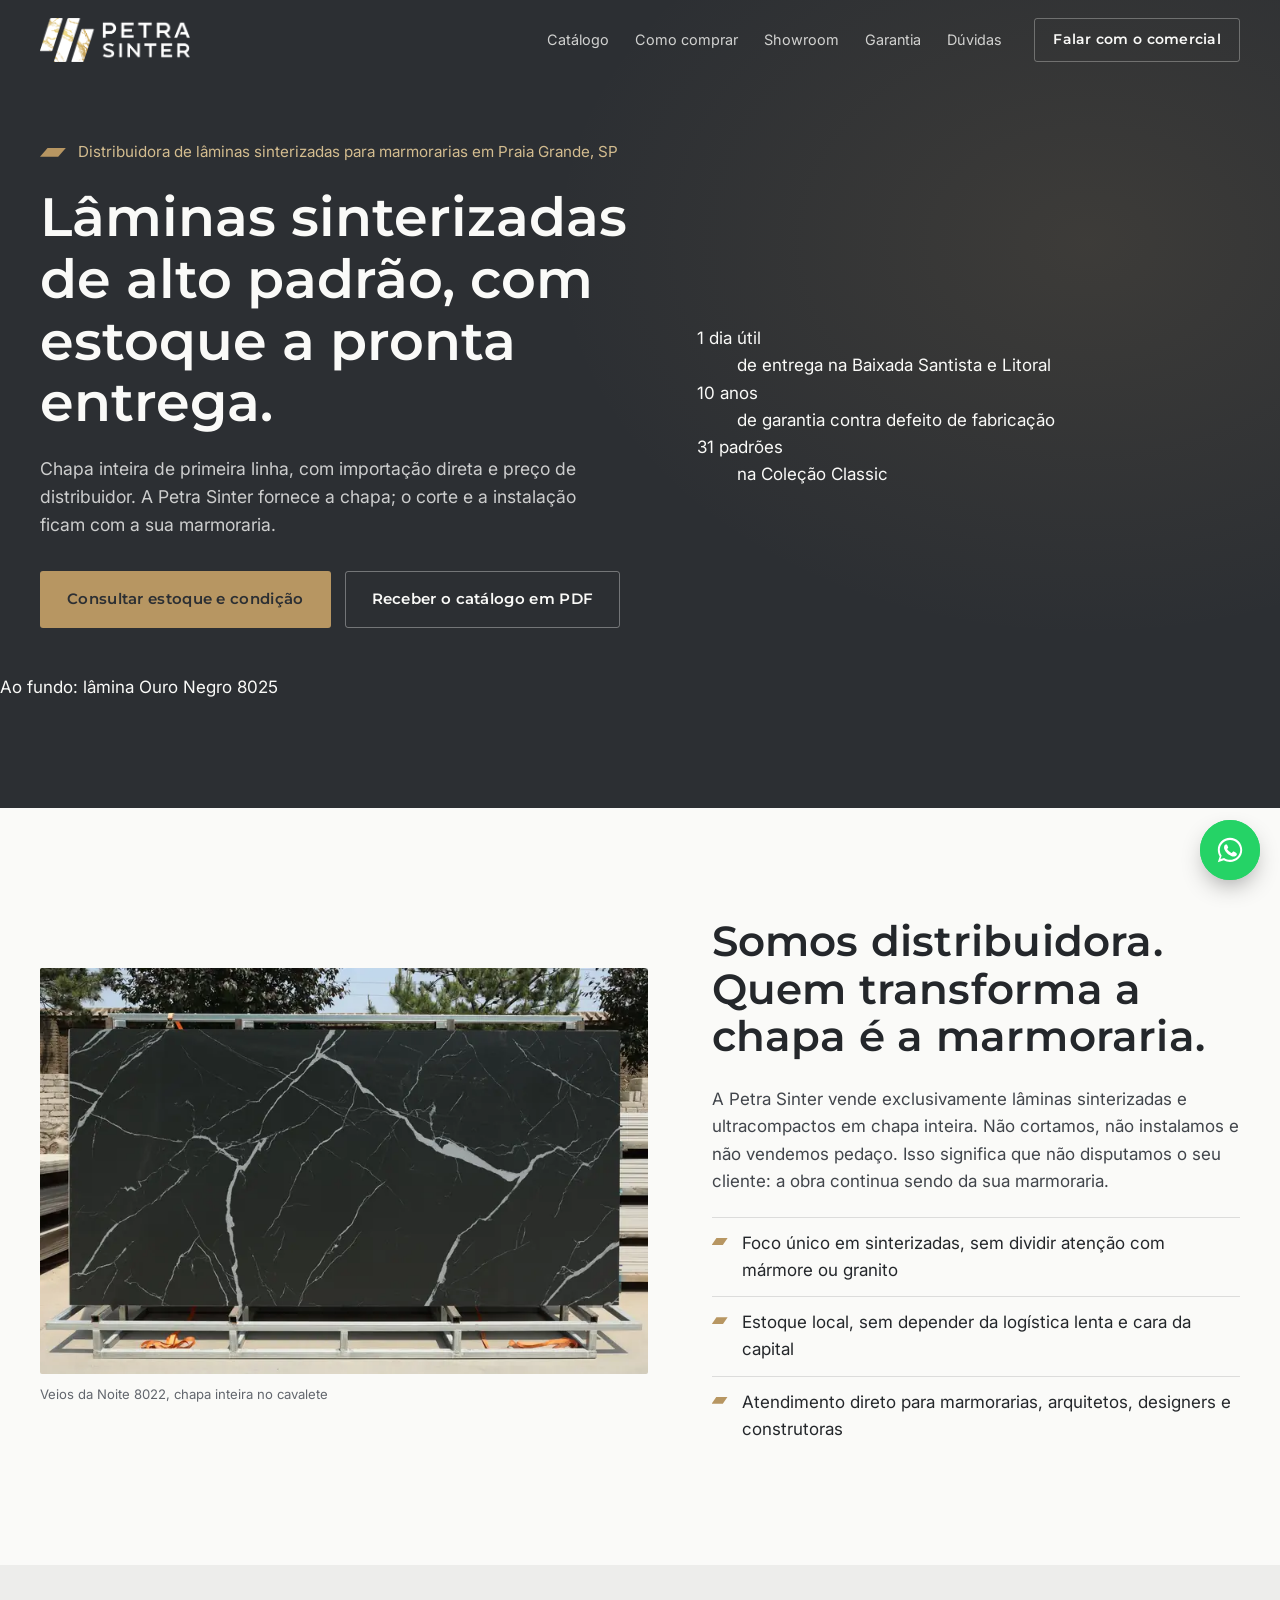
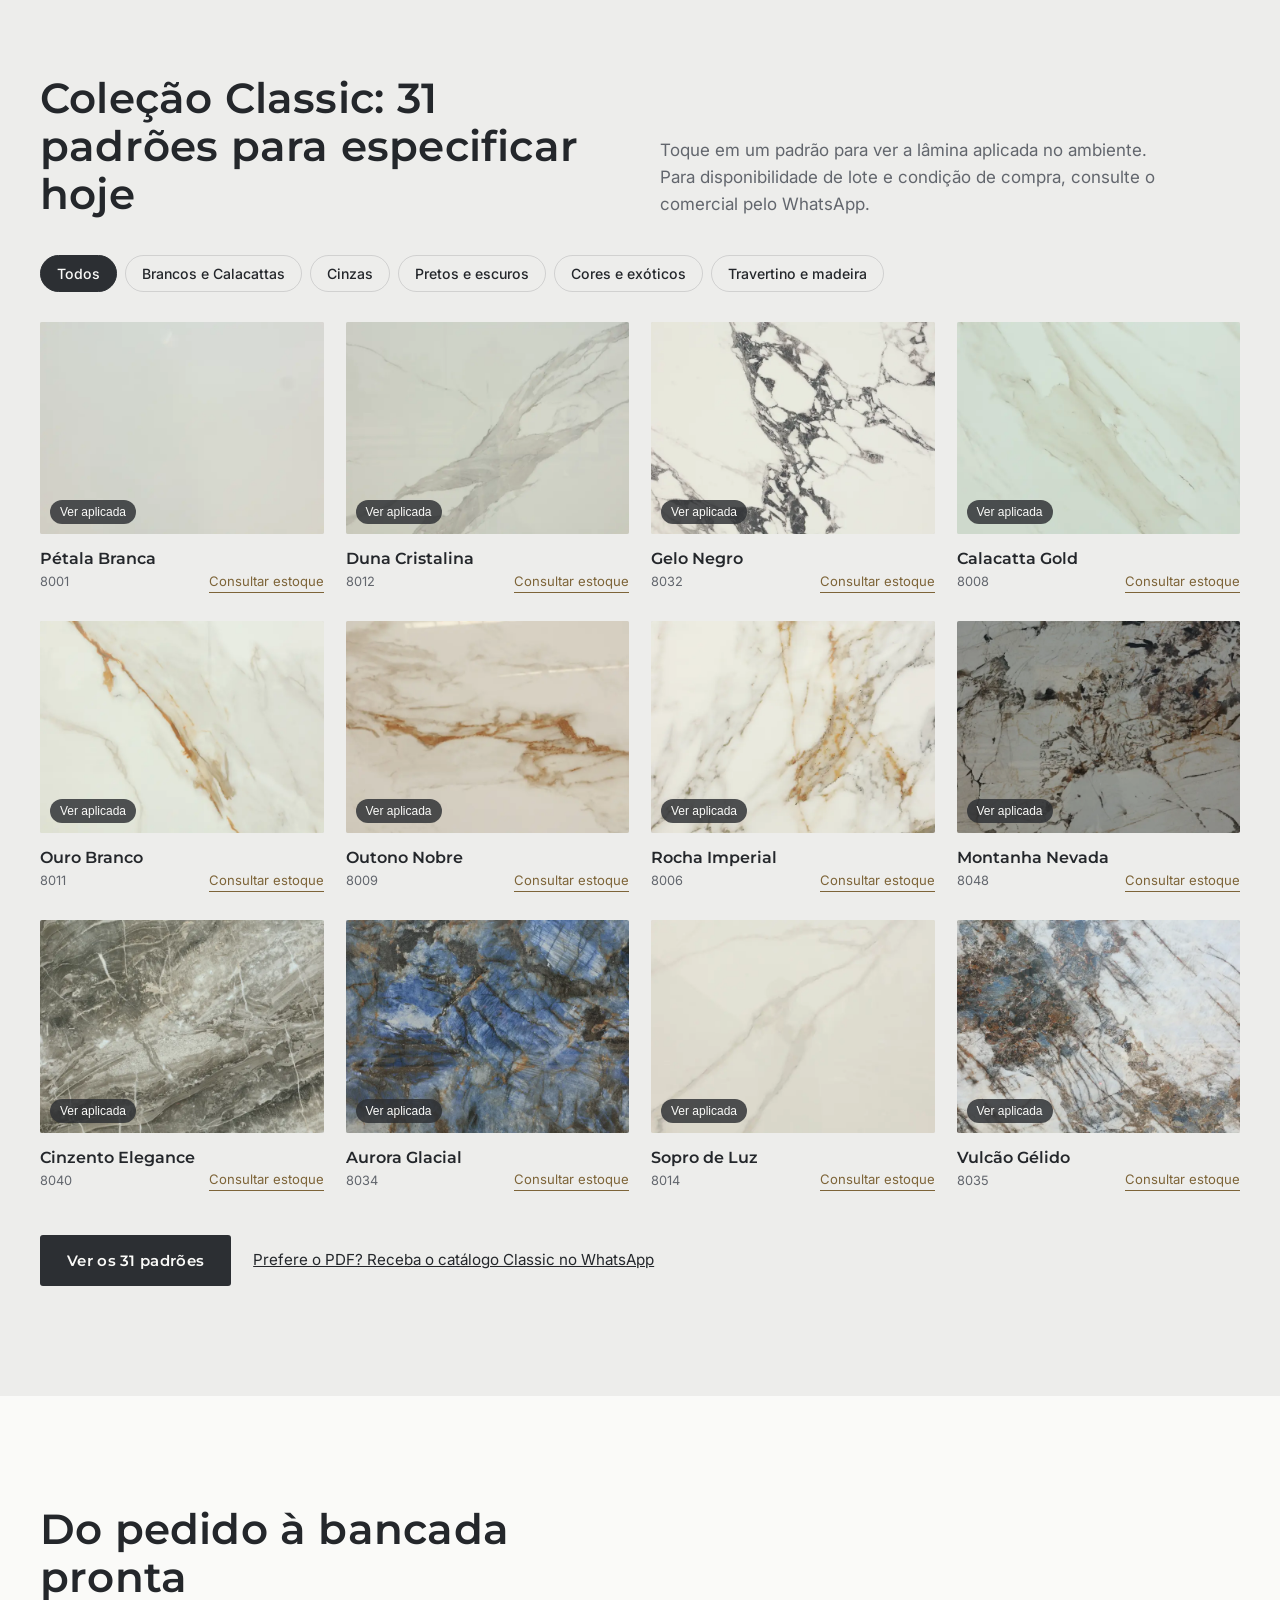
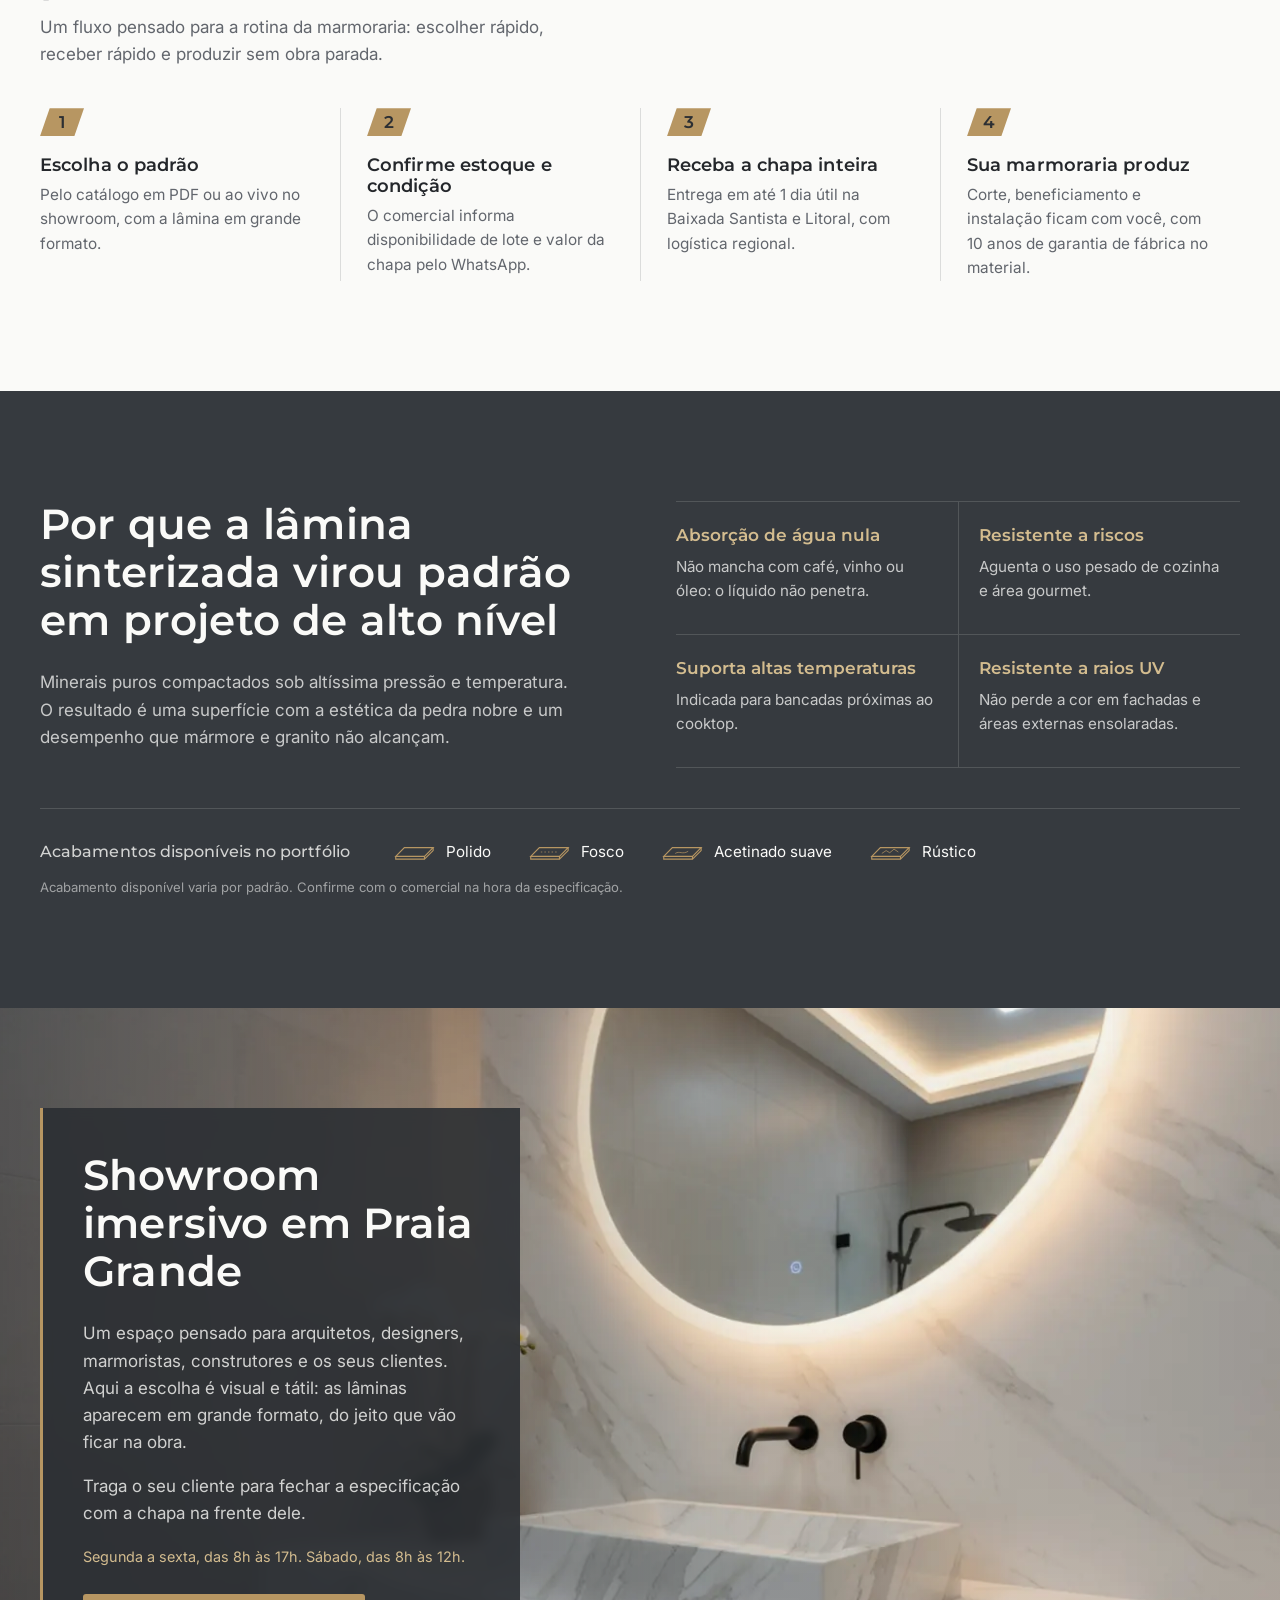
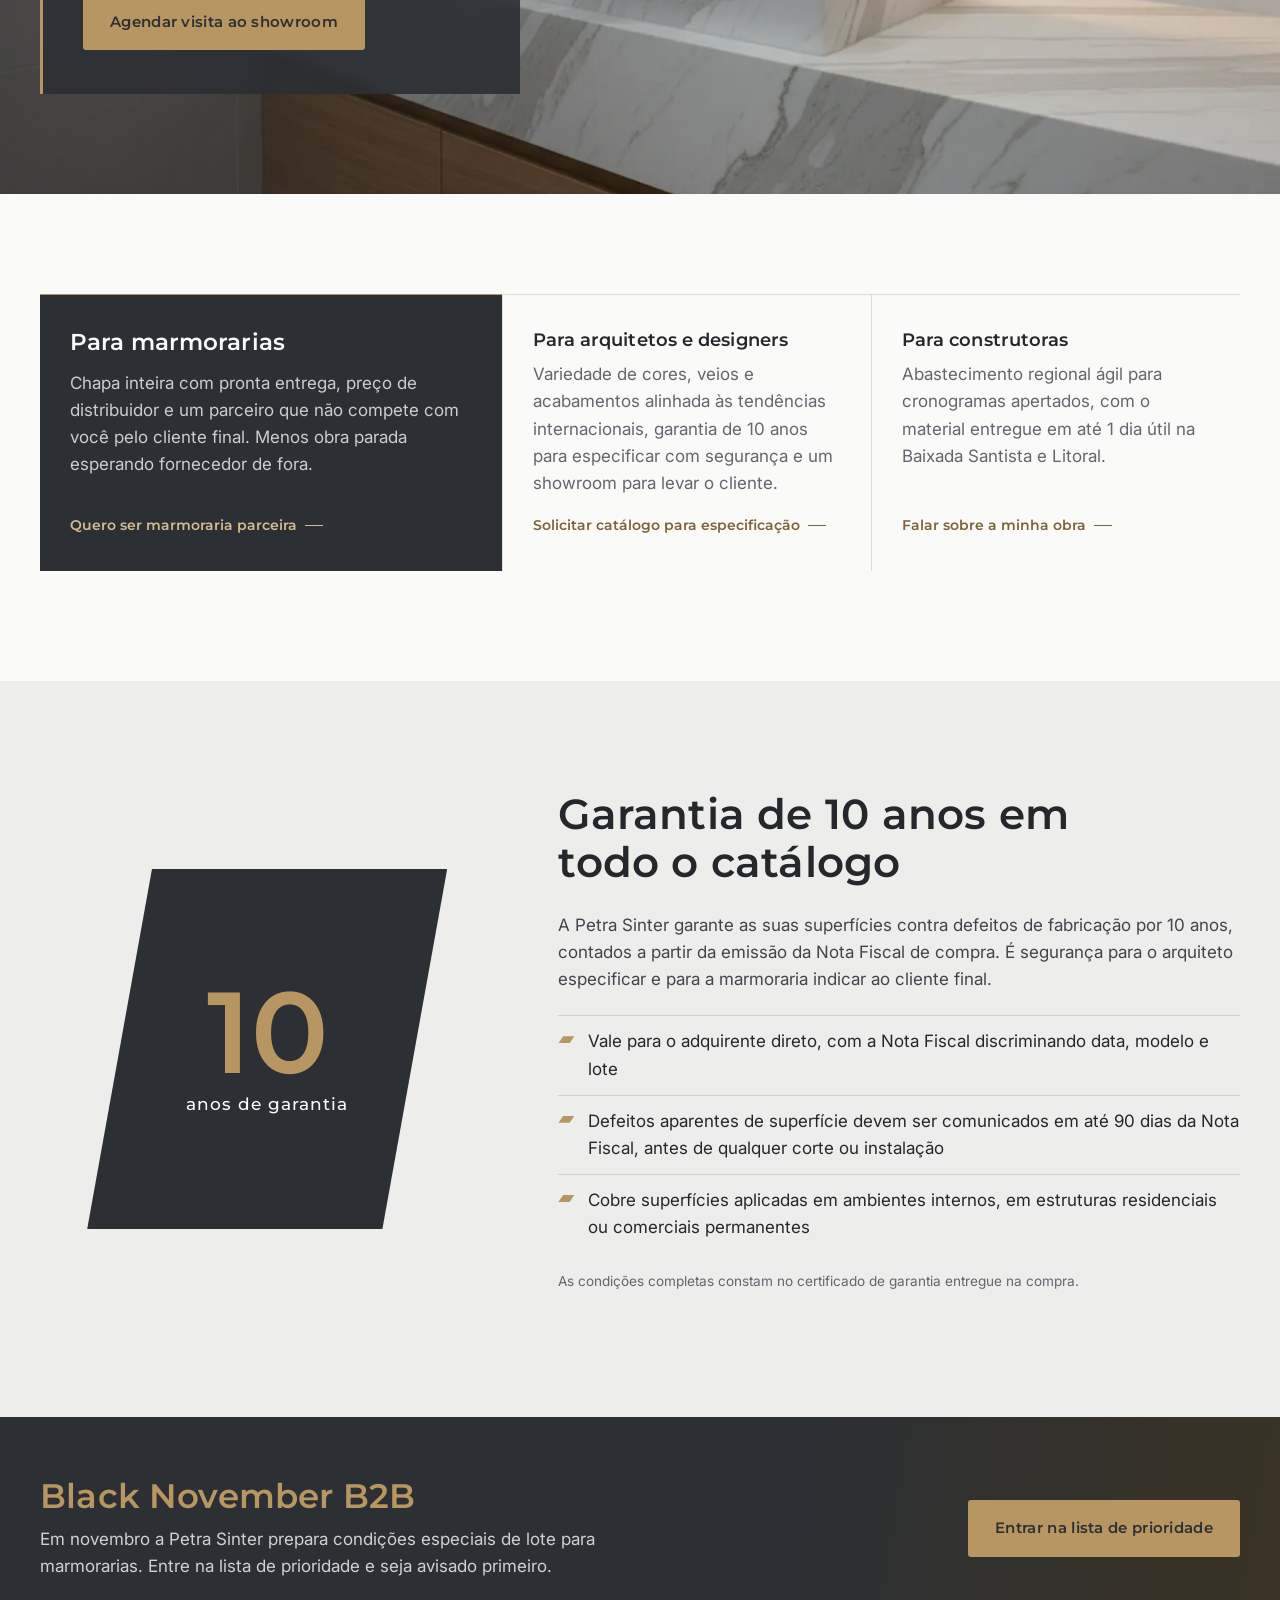
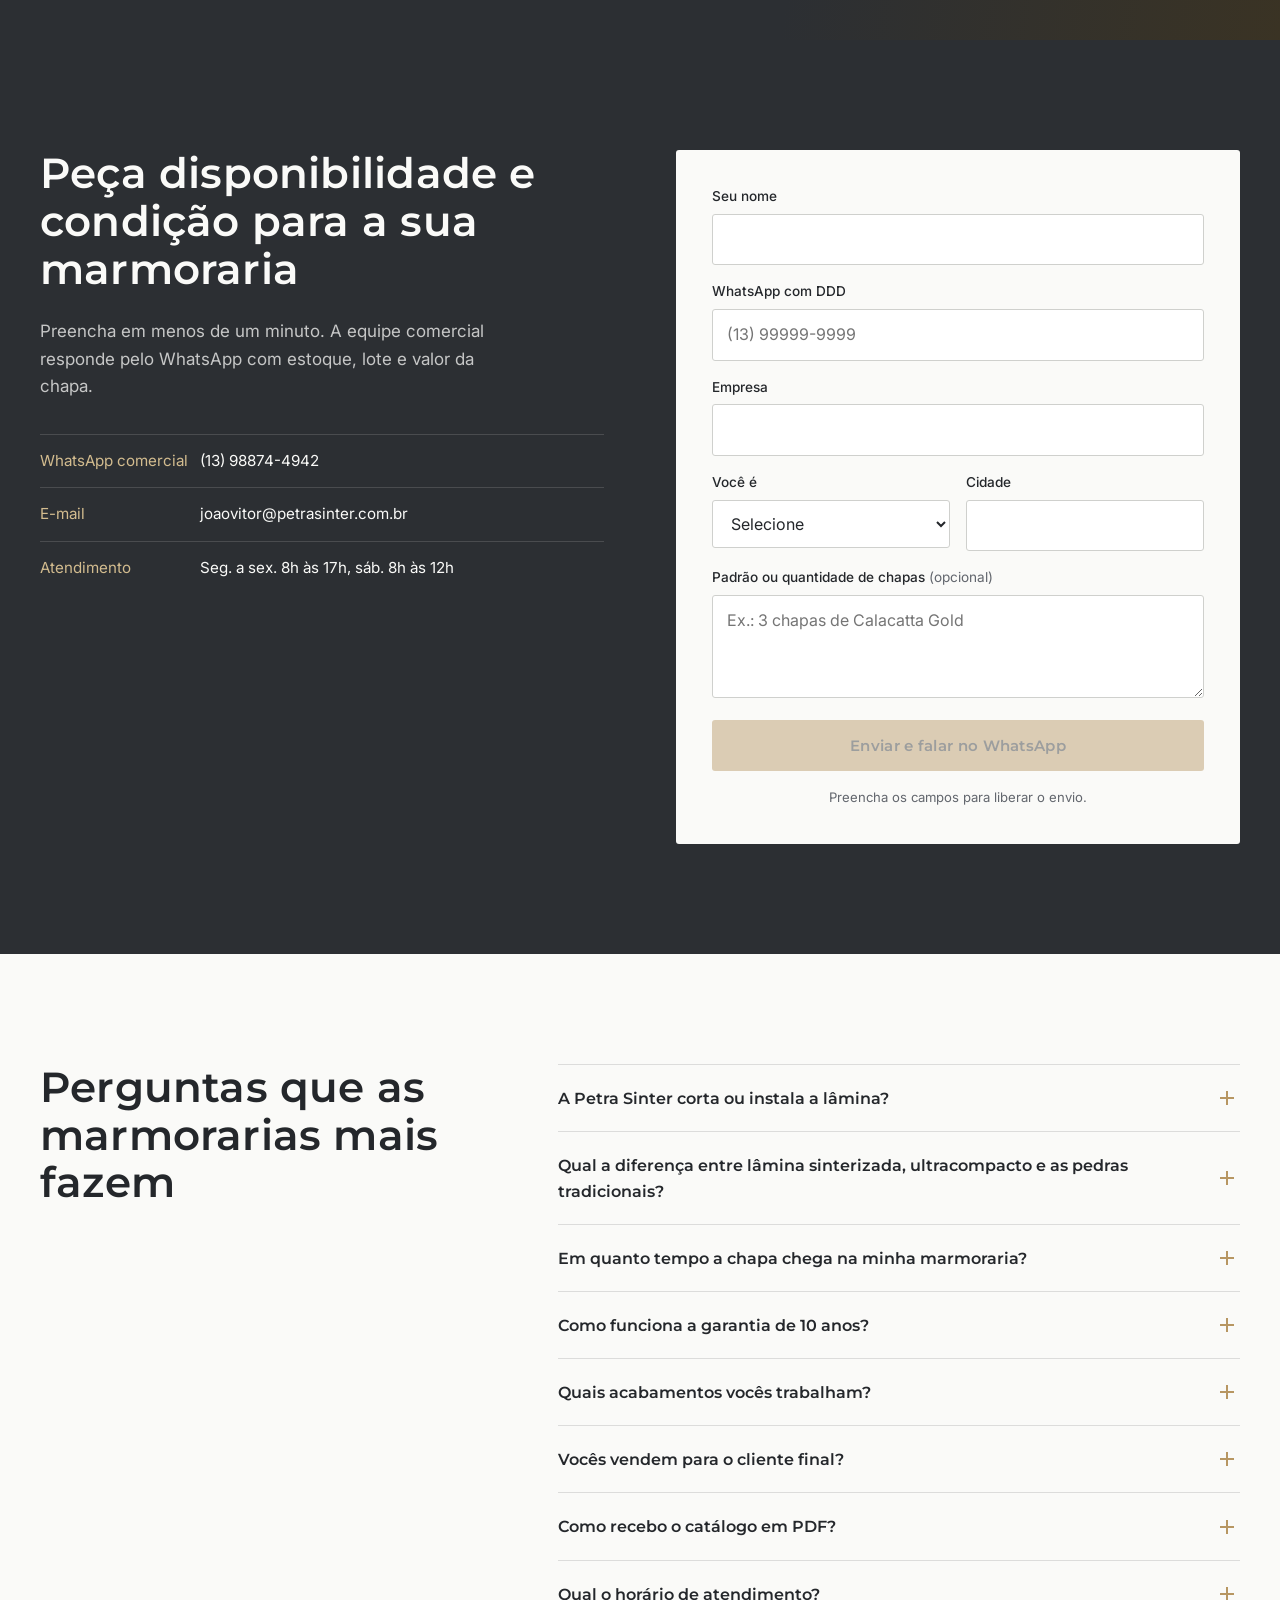
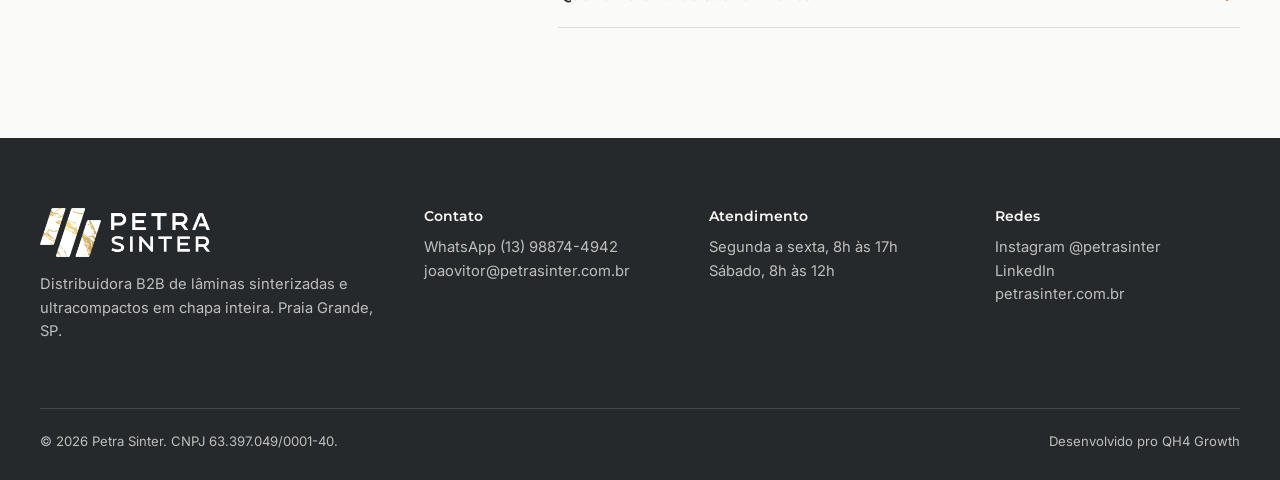
==== commit d0830548: "Add files via upload" ====
--- a/index.html
+++ b/index.html
@@ -3,10 +3,10 @@
 <head>
 <meta charset="utf-8">
 <meta name="viewport" content="width=device-width, initial-scale=1">
-<title>Lâmina Sinterizada para Marmoraria em Praia Grande e Baixada Santista | Petra Sinter</title>
+<title>Lâminas Sinterizadas de Alto Padrão em Praia Grande e Baixada Santista | Petra Sinter</title>
 <meta name="description" content="Distribuidora 100% focada em lâminas sinterizadas e ultracompactos em Praia Grande/SP. Chapa inteira para marmorarias, entrega em até 1 dia útil na Baixada Santista e Litoral e 10 anos de garantia.">
 <meta name="robots" content="index, follow, max-image-preview:large">
-<meta name="theme-color" content="#2C2F33">
+<meta name="theme-color" content="#161615">
 <link rel="canonical" href="https://lp-petra-sinter.vercel.app/">
 
 <meta property="og:type" content="website">
@@ -31,7 +31,8 @@
 <link rel="preconnect" href="https://fonts.googleapis.com">
 <link rel="preconnect" href="https://fonts.gstatic.com" crossorigin>
 <link href="https://fonts.googleapis.com/css2?family=Inter:wght@400;500;600&family=Montserrat:wght@400;500;600;700&display=swap" rel="stylesheet">
-<link rel="preload" as="image" href="assets/img/catalogo/calacatta-gold-textura.webp" fetchpriority="high">
+<link rel="preload" as="image" href="assets/img/hero-ouro-negro.webp" media="(min-width: 701px)" fetchpriority="high">
+<link rel="preload" as="image" href="assets/img/hero-ouro-negro-m.webp" media="(max-width: 700px)" fetchpriority="high">
 <link rel="stylesheet" href="assets/css/style.css">
 
 <!-- Google Tag Manager: troque GTM-XXXXXXX pelo ID real do container -->
@@ -166,30 +167,24 @@
 
 <!-- HERO -->
 <section class="hero">
+  <div class="hero__bg" aria-hidden="true"></div>
   <div class="wrap hero__in">
     <div class="hero__txt">
-      <p class="hero__tag">Distribuidora 100% lâminas sinterizadas em Praia Grande, SP</p>
-      <h1>Lâmina sinterizada em chapa inteira para a sua marmoraria, com estoque perto de você.</h1>
-      <p class="hero__sub">Importação direta, padrão de primeira linha e preço de distribuidor. A Petra Sinter fornece a chapa; o corte e a instalação ficam com a sua marmoraria.</p>
+      <p class="hero__tag">Distribuidora de lâminas sinterizadas para marmorarias em Praia Grande, SP</p>
+      <h1>Lâminas sinterizadas de alto padrão, com estoque a pronta entrega.</h1>
+      <p class="hero__sub">Chapa inteira de primeira linha, com importação direta e preço de distribuidor. A Petra Sinter fornece a chapa; o corte e a instalação ficam com a sua marmoraria.</p>
       <div class="hero__ctas">
         <a class="btn btn--ouro js-wa" data-wa="geral" data-local="hero" href="#">Consultar estoque e condição</a>
         <a class="btn btn--ghost js-wa" data-wa="catalogo" data-local="hero" href="#">Receber o catálogo em PDF</a>
       </div>
-      <dl class="ficha">
-        <div><dt>Formato</dt><dd>Chapa inteira, grande formato</dd></div>
-        <div><dt>Entrega</dt><dd>Até 1 dia útil na Baixada Santista e Litoral</dd></div>
-        <div><dt>Garantia</dt><dd>10 anos contra defeito de fabricação</dd></div>
-        <div><dt>Coleção Classic</dt><dd>31 padrões no catálogo</dd></div>
-      </dl>
-    </div>
-
-    <div class="hero__barras" aria-label="Padrões em destaque" data-parallax>
-      <figure class="barra barra--1"><div class="barra__img" style="background-image:url(assets/img/catalogo/calacatta-gold-textura.webp)"></div></figure>
-      <figure class="barra barra--2"><div class="barra__img" style="background-image:url(assets/img/catalogo/veios-da-noite-textura.webp)"></div></figure>
-      <figure class="barra barra--3"><div class="barra__img" style="background-image:url(assets/img/catalogo/atlantida-esmeralda-textura.webp)"></div></figure>
-      <p class="hero__legenda" aria-live="polite"><span class="js-legenda">Calacatta Gold 8008, Veios da Noite 8022, Atlântida Esmeralda 8037</span></p>
-    </div>
-  </div>
+    </div>
+    <dl class="hero__dados">
+      <div><dt>1 dia útil</dt><dd>de entrega na Baixada Santista e Litoral</dd></div>
+      <div><dt>10 anos</dt><dd>de garantia contra defeito de fabricação</dd></div>
+      <div><dt>31 padrões</dt><dd>na Coleção Classic</dd></div>
+    </dl>
+  </div>
+  <p class="hero__credito">Ao fundo: lâmina Ouro Negro 8025</p>
 </section>
 
 <!-- MODELO B2B -->
@@ -686,6 +681,7 @@
 
 <!-- FORMULARIO -->
 <section class="contato" id="contato">
+  <div class="contato__bg" aria-hidden="true"></div>
   <div class="wrap contato__in">
     <div class="contato__txt">
       <h2>Peça disponibilidade e condição para a sua marmoraria</h2>
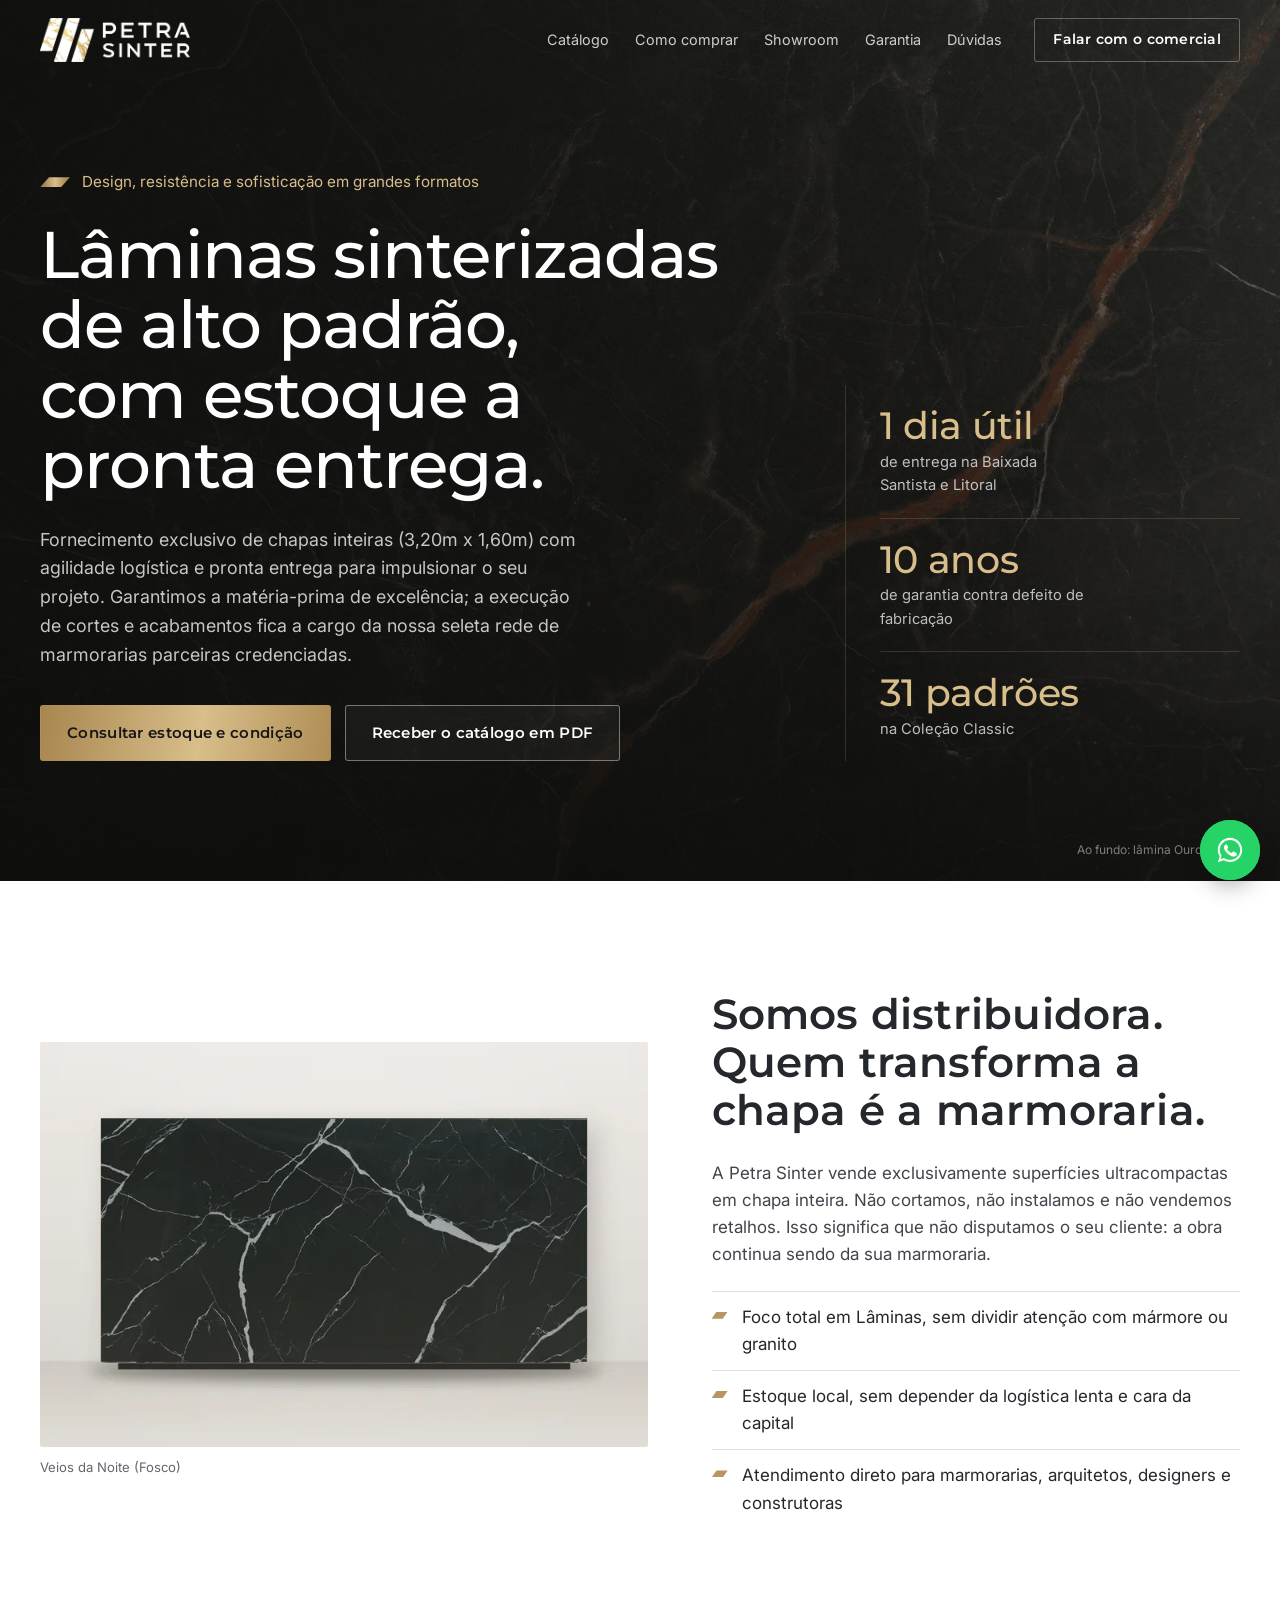
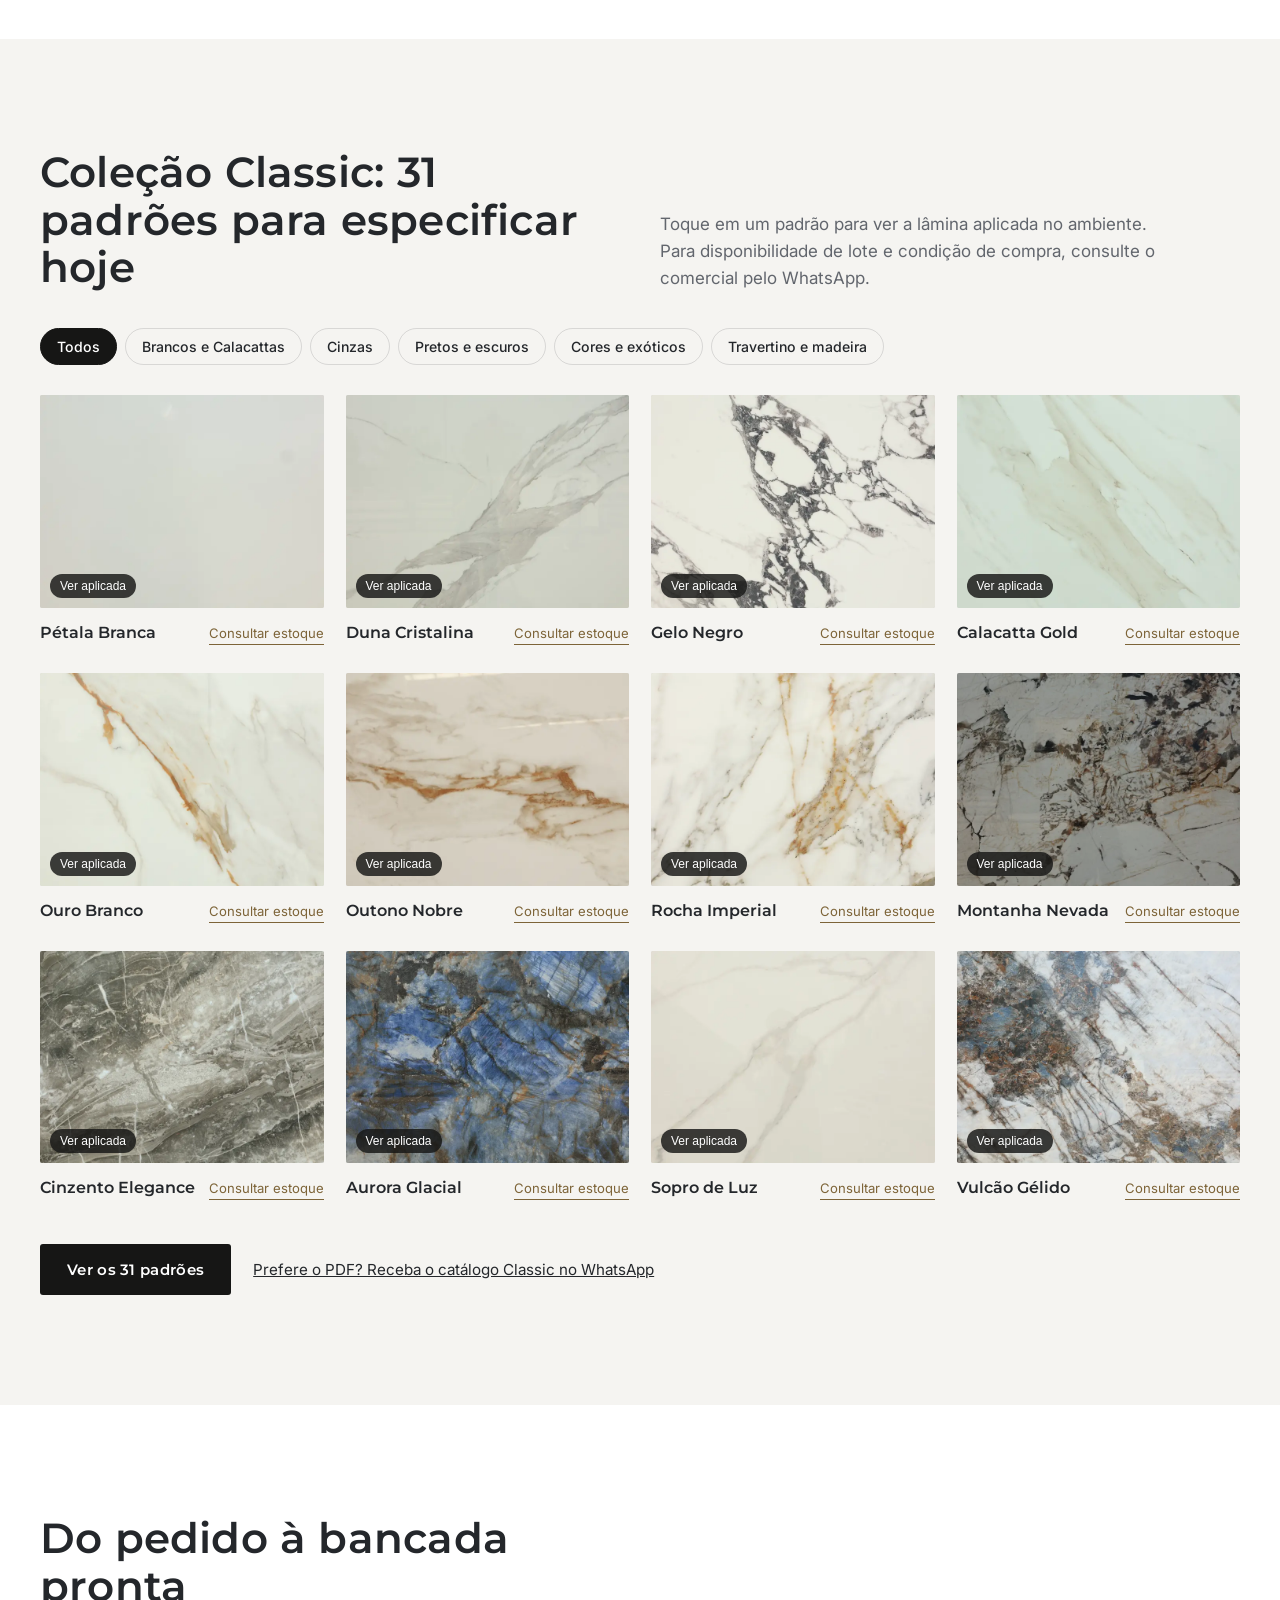
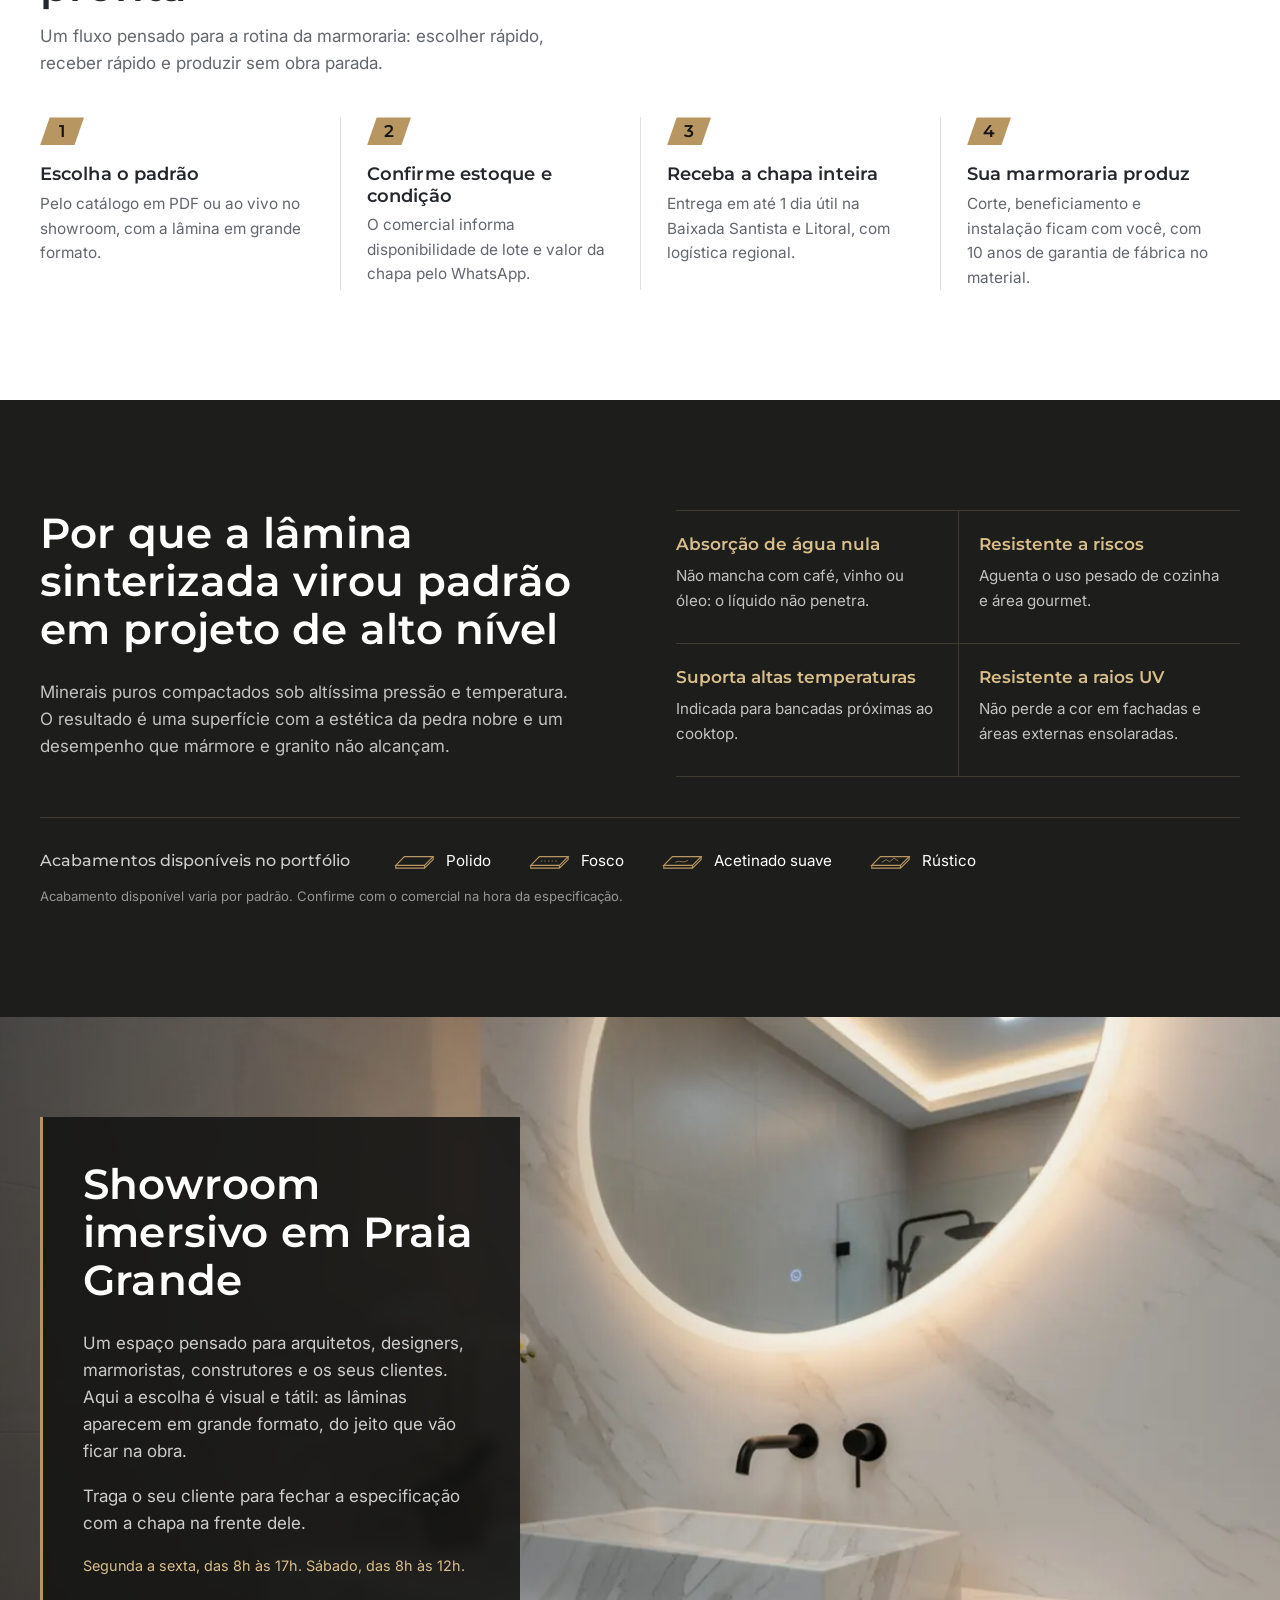
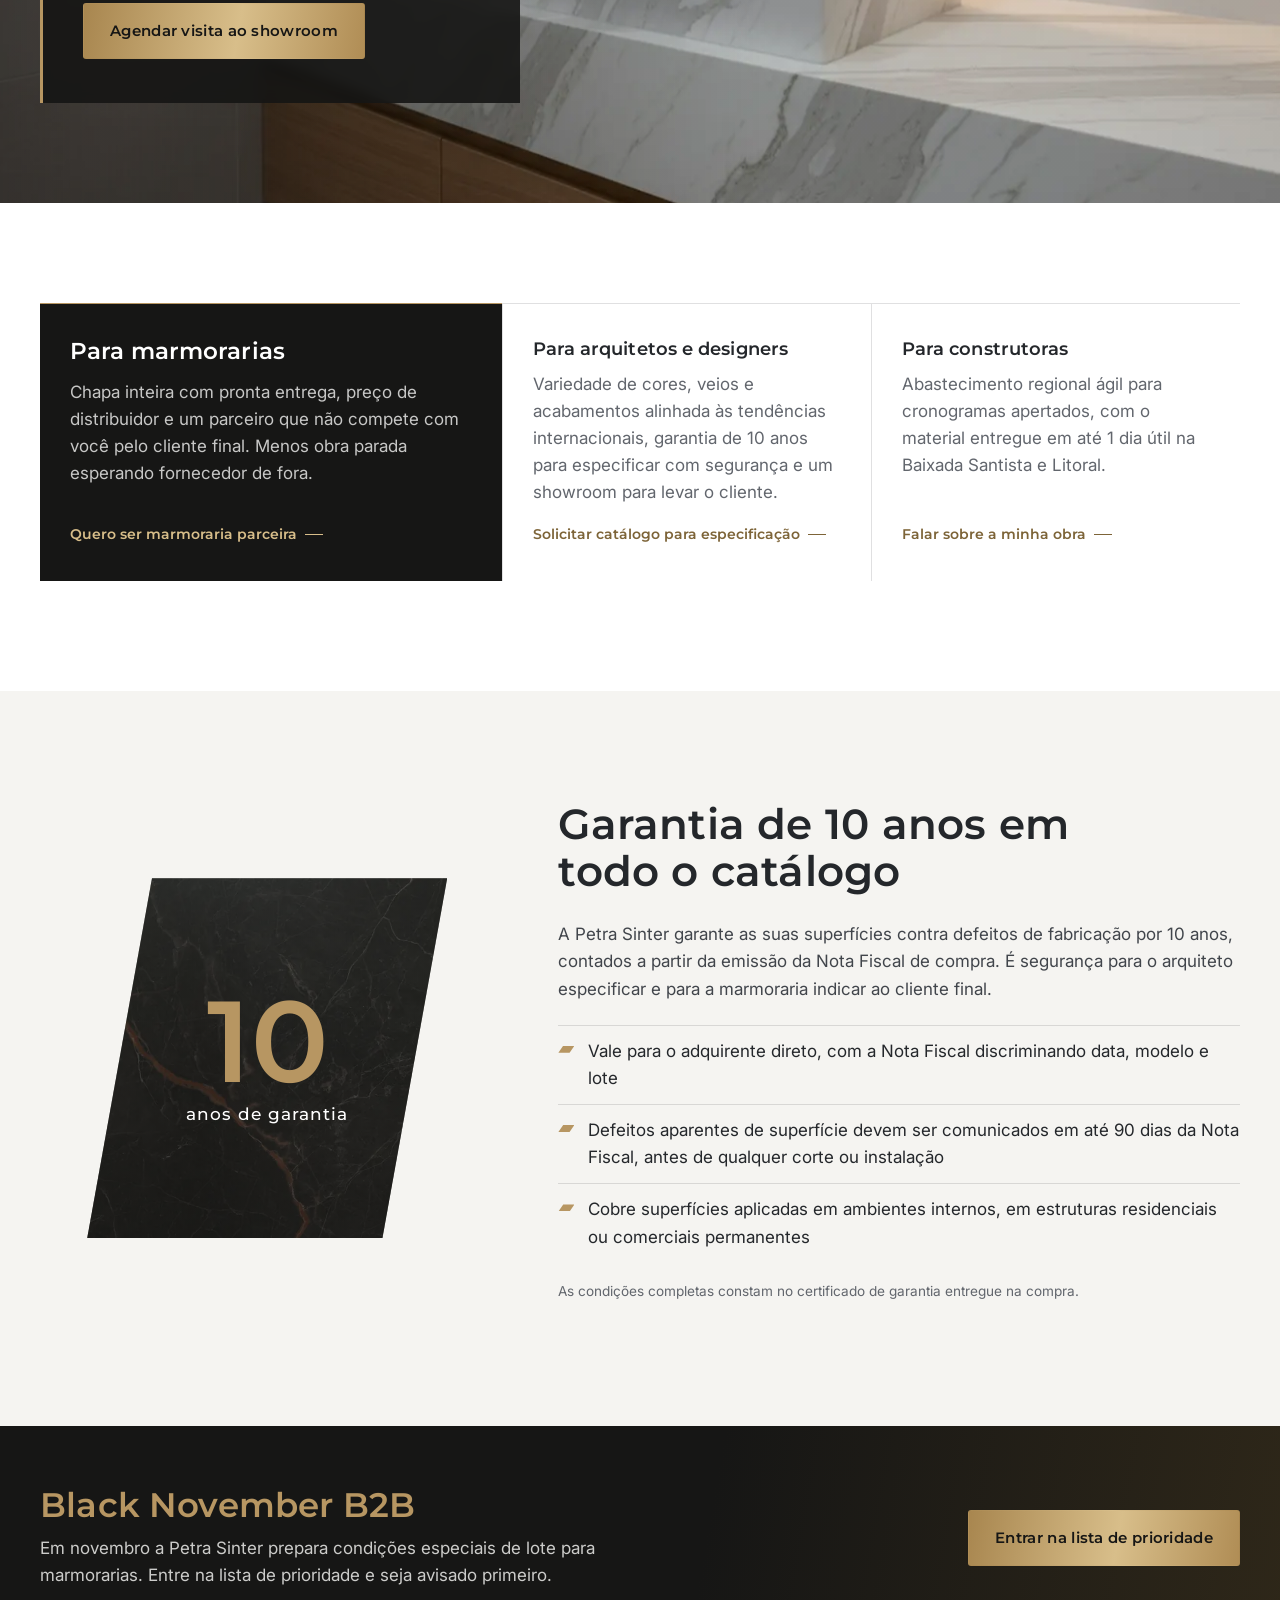
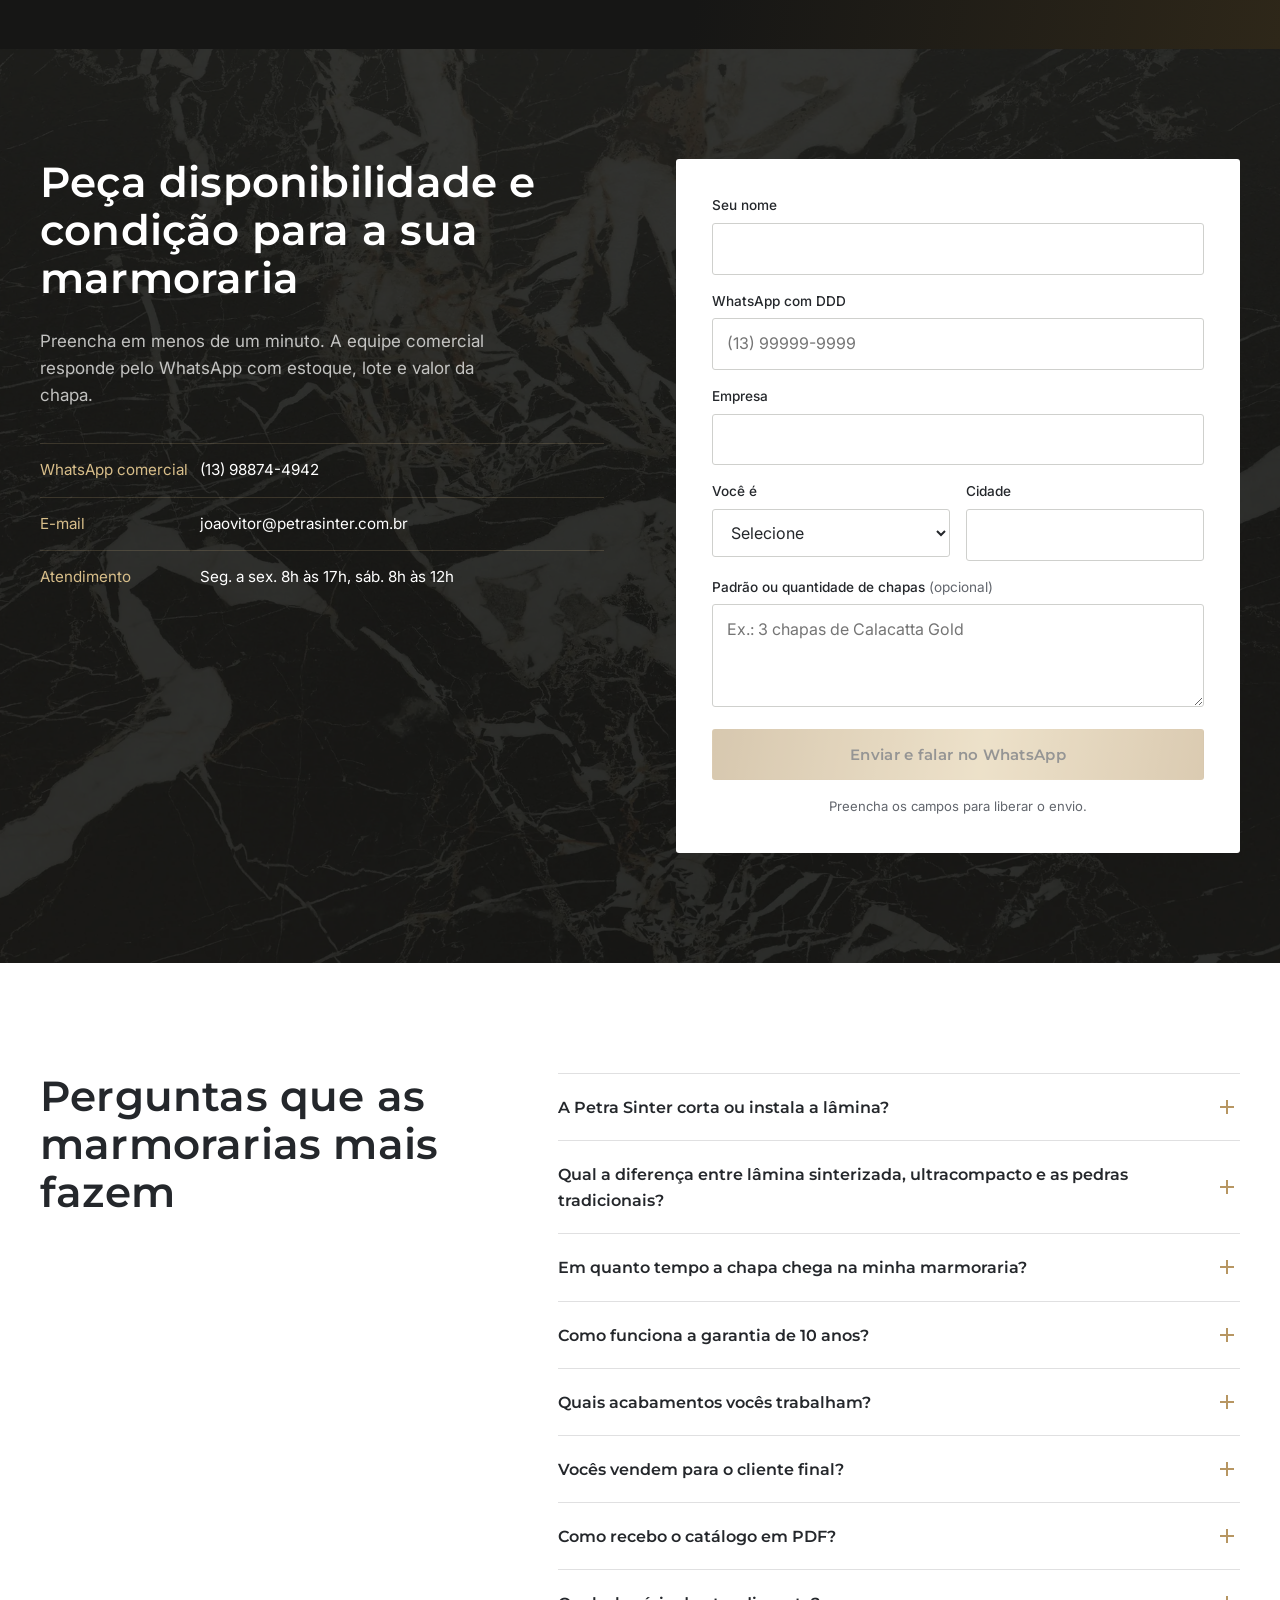
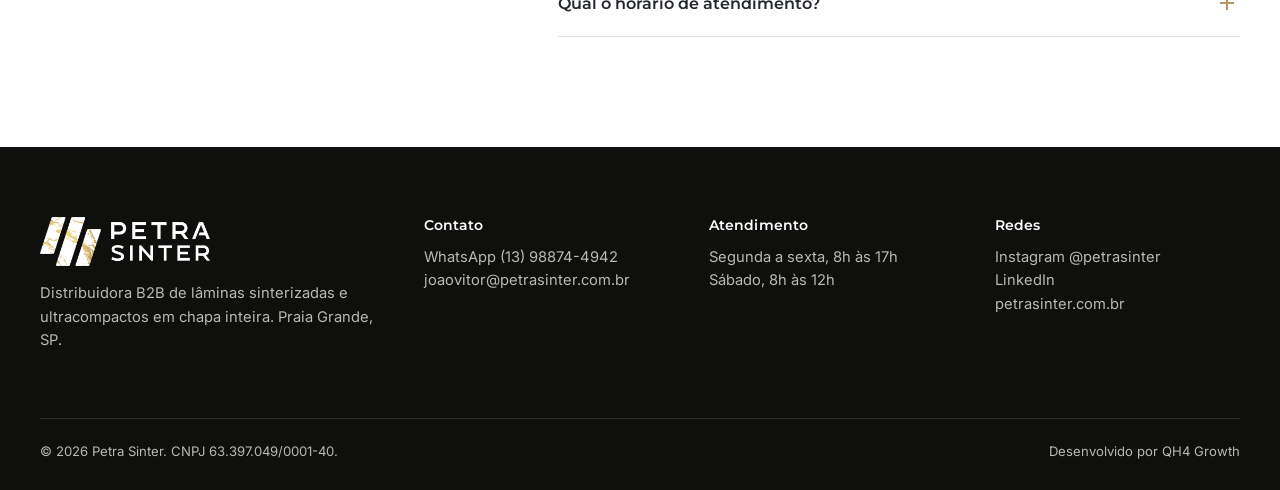
==== commit ebd4921b: "Aplica ajustes do cliente no novo site - Hero: nova tagline e novo subtítulo sobre chapas inteiras 3" ====
--- a/index.html
+++ b/index.html
@@ -33,7 +33,7 @@
 <link href="https://fonts.googleapis.com/css2?family=Inter:wght@400;500;600&family=Montserrat:wght@400;500;600;700&display=swap" rel="stylesheet">
 <link rel="preload" as="image" href="assets/img/hero-ouro-negro.webp" media="(min-width: 701px)" fetchpriority="high">
 <link rel="preload" as="image" href="assets/img/hero-ouro-negro-m.webp" media="(max-width: 700px)" fetchpriority="high">
-<link rel="stylesheet" href="assets/css/style.css">
+<link rel="stylesheet" href="assets/css/style.css?v=3">
 
 <!-- Google Tag Manager: troque GTM-XXXXXXX pelo ID real do container -->
 <script>
@@ -170,9 +170,9 @@
   <div class="hero__bg" aria-hidden="true"></div>
   <div class="wrap hero__in">
     <div class="hero__txt">
-      <p class="hero__tag">Distribuidora de lâminas sinterizadas para marmorarias em Praia Grande, SP</p>
+      <p class="hero__tag">Design, resistência e sofisticação em grandes formatos</p>
       <h1>Lâminas sinterizadas de alto padrão, com estoque a pronta entrega.</h1>
-      <p class="hero__sub">Chapa inteira de primeira linha, com importação direta e preço de distribuidor. A Petra Sinter fornece a chapa; o corte e a instalação ficam com a sua marmoraria.</p>
+      <p class="hero__sub">Fornecimento exclusivo de chapas inteiras (3,20m x 1,60m) com agilidade logística e pronta entrega para impulsionar o seu projeto. Garantimos a matéria-prima de excelência; a execução de cortes e acabamentos fica a cargo da nossa seleta rede de marmorarias parceiras credenciadas.</p>
       <div class="hero__ctas">
         <a class="btn btn--ouro js-wa" data-wa="geral" data-local="hero" href="#">Consultar estoque e condição</a>
         <a class="btn btn--ghost js-wa" data-wa="catalogo" data-local="hero" href="#">Receber o catálogo em PDF</a>
@@ -184,21 +184,21 @@
       <div><dt>31 padrões</dt><dd>na Coleção Classic</dd></div>
     </dl>
   </div>
-  <p class="hero__credito">Ao fundo: lâmina Ouro Negro 8025</p>
+  <p class="hero__credito">Ao fundo: lâmina Ouro Negro</p>
 </section>
 
 <!-- MODELO B2B -->
 <section class="modelo">
   <div class="wrap modelo__in">
     <figure class="modelo__foto reveal">
-      <img src="assets/img/chapa-veios-da-noite.webp" srcset="assets/img/chapa-veios-da-noite-m.webp 760w, assets/img/chapa-veios-da-noite.webp 1400w" sizes="(max-width: 900px) 100vw, 55vw" alt="Chapa inteira de lâmina sinterizada Veios da Noite no cavalete" width="1400" height="933" loading="lazy">
-      <figcaption>Veios da Noite 8022, chapa inteira no cavalete</figcaption>
+      <img src="assets/img/chapa-veios-da-noite.webp" srcset="assets/img/chapa-veios-da-noite-m.webp 760w, assets/img/chapa-veios-da-noite.webp 1400w" sizes="(max-width: 900px) 100vw, 55vw" alt="Chapa inteira de lâmina sinterizada Veios da Noite (Fosco)" width="1400" height="933" loading="lazy">
+      <figcaption>Veios da Noite (Fosco)</figcaption>
     </figure>
     <div class="modelo__txt reveal">
       <h2>Somos distribuidora. Quem transforma a chapa é a marmoraria.</h2>
-      <p>A Petra Sinter vende exclusivamente lâminas sinterizadas e ultracompactos em chapa inteira. Não cortamos, não instalamos e não vendemos pedaço. Isso significa que não disputamos o seu cliente: a obra continua sendo da sua marmoraria.</p>
+      <p>A Petra Sinter vende exclusivamente superfícies ultracompactas em chapa inteira. Não cortamos, não instalamos e não vendemos retalhos. Isso significa que não disputamos o seu cliente: a obra continua sendo da sua marmoraria.</p>
       <ul class="lista-check">
-        <li>Foco único em sinterizadas, sem dividir atenção com mármore ou granito</li>
+        <li>Foco total em Lâminas, sem dividir atenção com mármore ou granito</li>
         <li>Estoque local, sem depender da logística lenta e cara da capital</li>
         <li>Atendimento direto para marmorarias, arquitetos, designers e construtoras</li>
       </ul>
@@ -224,167 +224,167 @@
     <ul class="grade" id="grade">
       <li class="peca" data-fam="claros">
         <button class="peca__foto" type="button" aria-pressed="false" aria-label="Ver Pétala Branca aplicada no ambiente">
-          <img class="peca__tex" src="assets/img/catalogo/petala-branca-textura.webp" alt="Textura da lâmina sinterizada Pétala Branca 8001" width="720" height="540" decoding="async">
+          <img class="peca__tex" src="assets/img/catalogo/petala-branca-textura.webp" alt="Textura da lâmina sinterizada Pétala Branca" width="720" height="540" decoding="async">
           <img class="peca__amb" src="assets/img/catalogo/petala-branca-ambiente.webp" alt="Lâmina Pétala Branca aplicada em ambiente" width="720" height="540" loading="lazy" decoding="async">
           <span class="peca__troca">Ver aplicada</span>
         </button>
         <div class="peca__info">
-          <p class="peca__nome">Pétala Branca <span>8001</span></p>
-          <a class="peca__cta js-wa" data-wa="modelo" data-modelo="Pétala Branca 8001" data-local="catalogo" href="#">Consultar estoque</a>
+          <p class="peca__nome">Pétala Branca</p>
+          <a class="peca__cta js-wa" data-wa="modelo" data-modelo="Pétala Branca" data-local="catalogo" href="#">Consultar estoque</a>
         </div>
       </li>
       <li class="peca" data-fam="claros">
         <button class="peca__foto" type="button" aria-pressed="false" aria-label="Ver Duna Cristalina aplicada no ambiente">
-          <img class="peca__tex" src="assets/img/catalogo/duna-cristalina-textura.webp" alt="Textura da lâmina sinterizada Duna Cristalina 8012" width="720" height="540" decoding="async">
+          <img class="peca__tex" src="assets/img/catalogo/duna-cristalina-textura.webp" alt="Textura da lâmina sinterizada Duna Cristalina" width="720" height="540" decoding="async">
           <img class="peca__amb" src="assets/img/catalogo/duna-cristalina-ambiente.webp" alt="Lâmina Duna Cristalina aplicada em ambiente" width="720" height="540" loading="lazy" decoding="async">
           <span class="peca__troca">Ver aplicada</span>
         </button>
         <div class="peca__info">
-          <p class="peca__nome">Duna Cristalina <span>8012</span></p>
-          <a class="peca__cta js-wa" data-wa="modelo" data-modelo="Duna Cristalina 8012" data-local="catalogo" href="#">Consultar estoque</a>
+          <p class="peca__nome">Duna Cristalina</p>
+          <a class="peca__cta js-wa" data-wa="modelo" data-modelo="Duna Cristalina" data-local="catalogo" href="#">Consultar estoque</a>
         </div>
       </li>
       <li class="peca" data-fam="claros">
         <button class="peca__foto" type="button" aria-pressed="false" aria-label="Ver Gelo Negro aplicada no ambiente">
-          <img class="peca__tex" src="assets/img/catalogo/gelo-negro-textura.webp" alt="Textura da lâmina sinterizada Gelo Negro 8032" width="720" height="540" decoding="async">
+          <img class="peca__tex" src="assets/img/catalogo/gelo-negro-textura.webp" alt="Textura da lâmina sinterizada Gelo Negro" width="720" height="540" decoding="async">
           <img class="peca__amb" src="assets/img/catalogo/gelo-negro-ambiente.webp" alt="Lâmina Gelo Negro aplicada em ambiente" width="720" height="540" loading="lazy" decoding="async">
           <span class="peca__troca">Ver aplicada</span>
         </button>
         <div class="peca__info">
-          <p class="peca__nome">Gelo Negro <span>8032</span></p>
-          <a class="peca__cta js-wa" data-wa="modelo" data-modelo="Gelo Negro 8032" data-local="catalogo" href="#">Consultar estoque</a>
+          <p class="peca__nome">Gelo Negro</p>
+          <a class="peca__cta js-wa" data-wa="modelo" data-modelo="Gelo Negro" data-local="catalogo" href="#">Consultar estoque</a>
         </div>
       </li>
       <li class="peca" data-fam="claros">
         <button class="peca__foto" type="button" aria-pressed="false" aria-label="Ver Calacatta Gold aplicada no ambiente">
-          <img class="peca__tex" src="assets/img/catalogo/calacatta-gold-textura.webp" alt="Textura da lâmina sinterizada Calacatta Gold 8008" width="720" height="540" decoding="async">
+          <img class="peca__tex" src="assets/img/catalogo/calacatta-gold-textura.webp" alt="Textura da lâmina sinterizada Calacatta Gold" width="720" height="540" decoding="async">
           <img class="peca__amb" src="assets/img/catalogo/calacatta-gold-ambiente.webp" alt="Lâmina Calacatta Gold aplicada em ambiente" width="720" height="540" loading="lazy" decoding="async">
           <span class="peca__troca">Ver aplicada</span>
         </button>
         <div class="peca__info">
-          <p class="peca__nome">Calacatta Gold <span>8008</span></p>
-          <a class="peca__cta js-wa" data-wa="modelo" data-modelo="Calacatta Gold 8008" data-local="catalogo" href="#">Consultar estoque</a>
+          <p class="peca__nome">Calacatta Gold</p>
+          <a class="peca__cta js-wa" data-wa="modelo" data-modelo="Calacatta Gold" data-local="catalogo" href="#">Consultar estoque</a>
         </div>
       </li>
       <li class="peca" data-fam="claros">
         <button class="peca__foto" type="button" aria-pressed="false" aria-label="Ver Ouro Branco aplicada no ambiente">
-          <img class="peca__tex" src="assets/img/catalogo/ouro-branco-textura.webp" alt="Textura da lâmina sinterizada Ouro Branco 8011" width="720" height="540" loading="lazy" decoding="async">
+          <img class="peca__tex" src="assets/img/catalogo/ouro-branco-textura.webp" alt="Textura da lâmina sinterizada Ouro Branco" width="720" height="540" loading="lazy" decoding="async">
           <img class="peca__amb" src="assets/img/catalogo/ouro-branco-ambiente.webp" alt="Lâmina Ouro Branco aplicada em ambiente" width="720" height="540" loading="lazy" decoding="async">
           <span class="peca__troca">Ver aplicada</span>
         </button>
         <div class="peca__info">
-          <p class="peca__nome">Ouro Branco <span>8011</span></p>
-          <a class="peca__cta js-wa" data-wa="modelo" data-modelo="Ouro Branco 8011" data-local="catalogo" href="#">Consultar estoque</a>
+          <p class="peca__nome">Ouro Branco</p>
+          <a class="peca__cta js-wa" data-wa="modelo" data-modelo="Ouro Branco" data-local="catalogo" href="#">Consultar estoque</a>
         </div>
       </li>
       <li class="peca" data-fam="claros">
         <button class="peca__foto" type="button" aria-pressed="false" aria-label="Ver Outono Nobre aplicada no ambiente">
-          <img class="peca__tex" src="assets/img/catalogo/outono-nobre-textura.webp" alt="Textura da lâmina sinterizada Outono Nobre 8009" width="720" height="540" loading="lazy" decoding="async">
+          <img class="peca__tex" src="assets/img/catalogo/outono-nobre-textura.webp" alt="Textura da lâmina sinterizada Outono Nobre" width="720" height="540" loading="lazy" decoding="async">
           <img class="peca__amb" src="assets/img/catalogo/outono-nobre-ambiente.webp" alt="Lâmina Outono Nobre aplicada em ambiente" width="720" height="540" loading="lazy" decoding="async">
           <span class="peca__troca">Ver aplicada</span>
         </button>
         <div class="peca__info">
-          <p class="peca__nome">Outono Nobre <span>8009</span></p>
-          <a class="peca__cta js-wa" data-wa="modelo" data-modelo="Outono Nobre 8009" data-local="catalogo" href="#">Consultar estoque</a>
+          <p class="peca__nome">Outono Nobre</p>
+          <a class="peca__cta js-wa" data-wa="modelo" data-modelo="Outono Nobre" data-local="catalogo" href="#">Consultar estoque</a>
         </div>
       </li>
       <li class="peca" data-fam="claros">
         <button class="peca__foto" type="button" aria-pressed="false" aria-label="Ver Rocha Imperial aplicada no ambiente">
-          <img class="peca__tex" src="assets/img/catalogo/rocha-imperial-textura.webp" alt="Textura da lâmina sinterizada Rocha Imperial 8006" width="720" height="540" loading="lazy" decoding="async">
+          <img class="peca__tex" src="assets/img/catalogo/rocha-imperial-textura.webp" alt="Textura da lâmina sinterizada Rocha Imperial" width="720" height="540" loading="lazy" decoding="async">
           <img class="peca__amb" src="assets/img/catalogo/rocha-imperial-ambiente.webp" alt="Lâmina Rocha Imperial aplicada em ambiente" width="720" height="540" loading="lazy" decoding="async">
           <span class="peca__troca">Ver aplicada</span>
         </button>
         <div class="peca__info">
-          <p class="peca__nome">Rocha Imperial <span>8006</span></p>
-          <a class="peca__cta js-wa" data-wa="modelo" data-modelo="Rocha Imperial 8006" data-local="catalogo" href="#">Consultar estoque</a>
+          <p class="peca__nome">Rocha Imperial</p>
+          <a class="peca__cta js-wa" data-wa="modelo" data-modelo="Rocha Imperial" data-local="catalogo" href="#">Consultar estoque</a>
         </div>
       </li>
       <li class="peca" data-fam="claros">
         <button class="peca__foto" type="button" aria-pressed="false" aria-label="Ver Montanha Nevada aplicada no ambiente">
-          <img class="peca__tex" src="assets/img/catalogo/montanha-nevada-textura.webp" alt="Textura da lâmina sinterizada Montanha Nevada 8048" width="720" height="540" loading="lazy" decoding="async">
+          <img class="peca__tex" src="assets/img/catalogo/montanha-nevada-textura.webp" alt="Textura da lâmina sinterizada Montanha Nevada" width="720" height="540" loading="lazy" decoding="async">
           <img class="peca__amb" src="assets/img/catalogo/montanha-nevada-ambiente.webp" alt="Lâmina Montanha Nevada aplicada em ambiente" width="720" height="540" loading="lazy" decoding="async">
           <span class="peca__troca">Ver aplicada</span>
         </button>
         <div class="peca__info">
-          <p class="peca__nome">Montanha Nevada <span>8048</span></p>
-          <a class="peca__cta js-wa" data-wa="modelo" data-modelo="Montanha Nevada 8048" data-local="catalogo" href="#">Consultar estoque</a>
+          <p class="peca__nome">Montanha Nevada</p>
+          <a class="peca__cta js-wa" data-wa="modelo" data-modelo="Montanha Nevada" data-local="catalogo" href="#">Consultar estoque</a>
         </div>
       </li>
       <li class="peca" data-fam="cinzas">
         <button class="peca__foto" type="button" aria-pressed="false" aria-label="Ver Cinzento Elegance aplicada no ambiente">
-          <img class="peca__tex" src="assets/img/catalogo/cinzento-elegance-textura.webp" alt="Textura da lâmina sinterizada Cinzento Elegance 8040" width="720" height="540" loading="lazy" decoding="async">
+          <img class="peca__tex" src="assets/img/catalogo/cinzento-elegance-textura.webp" alt="Textura da lâmina sinterizada Cinzento Elegance" width="720" height="540" loading="lazy" decoding="async">
           <img class="peca__amb" src="assets/img/catalogo/cinzento-elegance-ambiente.webp" alt="Lâmina Cinzento Elegance aplicada em ambiente" width="720" height="540" loading="lazy" decoding="async">
           <span class="peca__troca">Ver aplicada</span>
         </button>
         <div class="peca__info">
-          <p class="peca__nome">Cinzento Elegance <span>8040</span></p>
-          <a class="peca__cta js-wa" data-wa="modelo" data-modelo="Cinzento Elegance 8040" data-local="catalogo" href="#">Consultar estoque</a>
+          <p class="peca__nome">Cinzento Elegance</p>
+          <a class="peca__cta js-wa" data-wa="modelo" data-modelo="Cinzento Elegance" data-local="catalogo" href="#">Consultar estoque</a>
         </div>
       </li>
       <li class="peca" data-fam="cor">
         <button class="peca__foto" type="button" aria-pressed="false" aria-label="Ver Aurora Glacial aplicada no ambiente">
-          <img class="peca__tex" src="assets/img/catalogo/aurora-glacial-textura.webp" alt="Textura da lâmina sinterizada Aurora Glacial 8034" width="720" height="540" loading="lazy" decoding="async">
+          <img class="peca__tex" src="assets/img/catalogo/aurora-glacial-textura.webp" alt="Textura da lâmina sinterizada Aurora Glacial" width="720" height="540" loading="lazy" decoding="async">
           <img class="peca__amb" src="assets/img/catalogo/aurora-glacial-ambiente.webp" alt="Lâmina Aurora Glacial aplicada em ambiente" width="720" height="540" loading="lazy" decoding="async">
           <span class="peca__troca">Ver aplicada</span>
         </button>
         <div class="peca__info">
-          <p class="peca__nome">Aurora Glacial <span>8034</span></p>
-          <a class="peca__cta js-wa" data-wa="modelo" data-modelo="Aurora Glacial 8034" data-local="catalogo" href="#">Consultar estoque</a>
+          <p class="peca__nome">Aurora Glacial</p>
+          <a class="peca__cta js-wa" data-wa="modelo" data-modelo="Aurora Glacial" data-local="catalogo" href="#">Consultar estoque</a>
         </div>
       </li>
       <li class="peca" data-fam="claros">
         <button class="peca__foto" type="button" aria-pressed="false" aria-label="Ver Sopro de Luz aplicada no ambiente">
-          <img class="peca__tex" src="assets/img/catalogo/sopro-de-luz-textura.webp" alt="Textura da lâmina sinterizada Sopro de Luz 8014" width="720" height="540" loading="lazy" decoding="async">
+          <img class="peca__tex" src="assets/img/catalogo/sopro-de-luz-textura.webp" alt="Textura da lâmina sinterizada Sopro de Luz" width="720" height="540" loading="lazy" decoding="async">
           <img class="peca__amb" src="assets/img/catalogo/sopro-de-luz-ambiente.webp" alt="Lâmina Sopro de Luz aplicada em ambiente" width="720" height="540" loading="lazy" decoding="async">
           <span class="peca__troca">Ver aplicada</span>
         </button>
         <div class="peca__info">
-          <p class="peca__nome">Sopro de Luz <span>8014</span></p>
-          <a class="peca__cta js-wa" data-wa="modelo" data-modelo="Sopro de Luz 8014" data-local="catalogo" href="#">Consultar estoque</a>
+          <p class="peca__nome">Sopro de Luz</p>
+          <a class="peca__cta js-wa" data-wa="modelo" data-modelo="Sopro de Luz" data-local="catalogo" href="#">Consultar estoque</a>
         </div>
       </li>
       <li class="peca" data-fam="claros">
         <button class="peca__foto" type="button" aria-pressed="false" aria-label="Ver Vulcão Gélido aplicada no ambiente">
-          <img class="peca__tex" src="assets/img/catalogo/vulcao-gelido-textura.webp" alt="Textura da lâmina sinterizada Vulcão Gélido 8035" width="720" height="540" loading="lazy" decoding="async">
+          <img class="peca__tex" src="assets/img/catalogo/vulcao-gelido-textura.webp" alt="Textura da lâmina sinterizada Vulcão Gélido" width="720" height="540" loading="lazy" decoding="async">
           <img class="peca__amb" src="assets/img/catalogo/vulcao-gelido-ambiente.webp" alt="Lâmina Vulcão Gélido aplicada em ambiente" width="720" height="540" loading="lazy" decoding="async">
           <span class="peca__troca">Ver aplicada</span>
         </button>
         <div class="peca__info">
-          <p class="peca__nome">Vulcão Gélido <span>8035</span></p>
-          <a class="peca__cta js-wa" data-wa="modelo" data-modelo="Vulcão Gélido 8035" data-local="catalogo" href="#">Consultar estoque</a>
+          <p class="peca__nome">Vulcão Gélido</p>
+          <a class="peca__cta js-wa" data-wa="modelo" data-modelo="Vulcão Gélido" data-local="catalogo" href="#">Consultar estoque</a>
         </div>
       </li>
       <li class="peca" data-fam="naturais">
         <button class="peca__foto" type="button" aria-pressed="false" aria-label="Ver Vittorio Crema aplicada no ambiente">
-          <img class="peca__tex" src="assets/img/catalogo/vittorio-crema-textura.webp" alt="Textura da lâmina sinterizada Vittorio Crema 8002" width="720" height="540" loading="lazy" decoding="async">
+          <img class="peca__tex" src="assets/img/catalogo/vittorio-crema-textura.webp" alt="Textura da lâmina sinterizada Vittorio Crema" width="720" height="540" loading="lazy" decoding="async">
           <img class="peca__amb" src="assets/img/catalogo/vittorio-crema-ambiente.webp" alt="Lâmina Vittorio Crema aplicada em ambiente" width="720" height="540" loading="lazy" decoding="async">
           <span class="peca__troca">Ver aplicada</span>
         </button>
         <div class="peca__info">
-          <p class="peca__nome">Vittorio Crema <span>8002</span></p>
-          <a class="peca__cta js-wa" data-wa="modelo" data-modelo="Vittorio Crema 8002" data-local="catalogo" href="#">Consultar estoque</a>
+          <p class="peca__nome">Vittorio Crema</p>
+          <a class="peca__cta js-wa" data-wa="modelo" data-modelo="Vittorio Crema" data-local="catalogo" href="#">Consultar estoque</a>
         </div>
       </li>
       <li class="peca" data-fam="claros">
         <button class="peca__foto" type="button" aria-pressed="false" aria-label="Ver Calacatta Branco aplicada no ambiente">
-          <img class="peca__tex" src="assets/img/catalogo/calacatta-branco-textura.webp" alt="Textura da lâmina sinterizada Calacatta Branco 8062" width="720" height="540" loading="lazy" decoding="async">
+          <img class="peca__tex" src="assets/img/catalogo/calacatta-branco-textura.webp" alt="Textura da lâmina sinterizada Calacatta Branco" width="720" height="540" loading="lazy" decoding="async">
           <img class="peca__amb" src="assets/img/catalogo/calacatta-branco-ambiente.webp" alt="Lâmina Calacatta Branco aplicada em ambiente" width="720" height="540" loading="lazy" decoding="async">
           <span class="peca__troca">Ver aplicada</span>
         </button>
         <div class="peca__info">
-          <p class="peca__nome">Calacatta Branco <span>8062</span></p>
-          <a class="peca__cta js-wa" data-wa="modelo" data-modelo="Calacatta Branco 8062" data-local="catalogo" href="#">Consultar estoque</a>
+          <p class="peca__nome">Calacatta Branco</p>
+          <a class="peca__cta js-wa" data-wa="modelo" data-modelo="Calacatta Branco" data-local="catalogo" href="#">Consultar estoque</a>
         </div>
       </li>
       <li class="peca" data-fam="cinzas">
         <button class="peca__foto" type="button" aria-pressed="false" aria-label="Ver Cinza Nobre aplicada no ambiente">
-          <img class="peca__tex" src="assets/img/catalogo/cinza-nobre-textura.webp" alt="Textura da lâmina sinterizada Cinza Nobre 8020" width="720" height="540" loading="lazy" decoding="async">
+          <img class="peca__tex" src="assets/img/catalogo/cinza-nobre-textura.webp" alt="Textura da lâmina sinterizada Cinza Nobre" width="720" height="540" loading="lazy" decoding="async">
           <img class="peca__amb" src="assets/img/catalogo/cinza-nobre-ambiente.webp" alt="Lâmina Cinza Nobre aplicada em ambiente" width="720" height="540" loading="lazy" decoding="async">
           <span class="peca__troca">Ver aplicada</span>
         </button>
         <div class="peca__info">
-          <p class="peca__nome">Cinza Nobre <span>8020</span></p>
-          <a class="peca__cta js-wa" data-wa="modelo" data-modelo="Cinza Nobre 8020" data-local="catalogo" href="#">Consultar estoque</a>
+          <p class="peca__nome">Cinza Nobre</p>
+          <a class="peca__cta js-wa" data-wa="modelo" data-modelo="Cinza Nobre" data-local="catalogo" href="#">Consultar estoque</a>
         </div>
       </li>
       <li class="peca" data-fam="escuros">
@@ -400,167 +400,167 @@
       </li>
       <li class="peca" data-fam="escuros">
         <button class="peca__foto" type="button" aria-pressed="false" aria-label="Ver Zênite Noturno aplicada no ambiente">
-          <img class="peca__tex" src="assets/img/catalogo/zenite-noturno-textura.webp" alt="Textura da lâmina sinterizada Zênite Noturno 8026" width="720" height="540" loading="lazy" decoding="async">
+          <img class="peca__tex" src="assets/img/catalogo/zenite-noturno-textura.webp" alt="Textura da lâmina sinterizada Zênite Noturno" width="720" height="540" loading="lazy" decoding="async">
           <img class="peca__amb" src="assets/img/catalogo/zenite-noturno-ambiente.webp" alt="Lâmina Zênite Noturno aplicada em ambiente" width="720" height="540" loading="lazy" decoding="async">
           <span class="peca__troca">Ver aplicada</span>
         </button>
         <div class="peca__info">
-          <p class="peca__nome">Zênite Noturno <span>8026</span></p>
-          <a class="peca__cta js-wa" data-wa="modelo" data-modelo="Zênite Noturno 8026" data-local="catalogo" href="#">Consultar estoque</a>
+          <p class="peca__nome">Zênite Noturno</p>
+          <a class="peca__cta js-wa" data-wa="modelo" data-modelo="Zênite Noturno" data-local="catalogo" href="#">Consultar estoque</a>
         </div>
       </li>
       <li class="peca" data-fam="escuros">
         <button class="peca__foto" type="button" aria-pressed="false" aria-label="Ver Veios da Noite aplicada no ambiente">
-          <img class="peca__tex" src="assets/img/catalogo/veios-da-noite-textura.webp" alt="Textura da lâmina sinterizada Veios da Noite 8022" width="720" height="540" loading="lazy" decoding="async">
+          <img class="peca__tex" src="assets/img/catalogo/veios-da-noite-textura.webp" alt="Textura da lâmina sinterizada Veios da Noite" width="720" height="540" loading="lazy" decoding="async">
           <img class="peca__amb" src="assets/img/catalogo/veios-da-noite-ambiente.webp" alt="Lâmina Veios da Noite aplicada em ambiente" width="720" height="540" loading="lazy" decoding="async">
           <span class="peca__troca">Ver aplicada</span>
         </button>
         <div class="peca__info">
-          <p class="peca__nome">Veios da Noite <span>8022</span></p>
-          <a class="peca__cta js-wa" data-wa="modelo" data-modelo="Veios da Noite 8022" data-local="catalogo" href="#">Consultar estoque</a>
+          <p class="peca__nome">Veios da Noite</p>
+          <a class="peca__cta js-wa" data-wa="modelo" data-modelo="Veios da Noite" data-local="catalogo" href="#">Consultar estoque</a>
         </div>
       </li>
       <li class="peca" data-fam="escuros">
         <button class="peca__foto" type="button" aria-pressed="false" aria-label="Ver Neblina Noturna aplicada no ambiente">
-          <img class="peca__tex" src="assets/img/catalogo/neblina-noturna-textura.webp" alt="Textura da lâmina sinterizada Neblina Noturna 8027" width="720" height="540" loading="lazy" decoding="async">
+          <img class="peca__tex" src="assets/img/catalogo/neblina-noturna-textura.webp" alt="Textura da lâmina sinterizada Neblina Noturna" width="720" height="540" loading="lazy" decoding="async">
           <img class="peca__amb" src="assets/img/catalogo/neblina-noturna-ambiente.webp" alt="Lâmina Neblina Noturna aplicada em ambiente" width="720" height="540" loading="lazy" decoding="async">
           <span class="peca__troca">Ver aplicada</span>
         </button>
         <div class="peca__info">
-          <p class="peca__nome">Neblina Noturna <span>8027</span></p>
-          <a class="peca__cta js-wa" data-wa="modelo" data-modelo="Neblina Noturna 8027" data-local="catalogo" href="#">Consultar estoque</a>
+          <p class="peca__nome">Neblina Noturna</p>
+          <a class="peca__cta js-wa" data-wa="modelo" data-modelo="Neblina Noturna" data-local="catalogo" href="#">Consultar estoque</a>
         </div>
       </li>
       <li class="peca" data-fam="escuros">
         <button class="peca__foto" type="button" aria-pressed="false" aria-label="Ver Canyon Negro aplicada no ambiente">
-          <img class="peca__tex" src="assets/img/catalogo/canyon-negro-textura.webp" alt="Textura da lâmina sinterizada Canyon Negro 8023" width="720" height="540" loading="lazy" decoding="async">
+          <img class="peca__tex" src="assets/img/catalogo/canyon-negro-textura.webp" alt="Textura da lâmina sinterizada Canyon Negro" width="720" height="540" loading="lazy" decoding="async">
           <img class="peca__amb" src="assets/img/catalogo/canyon-negro-ambiente.webp" alt="Lâmina Canyon Negro aplicada em ambiente" width="720" height="540" loading="lazy" decoding="async">
           <span class="peca__troca">Ver aplicada</span>
         </button>
         <div class="peca__info">
-          <p class="peca__nome">Canyon Negro <span>8023</span></p>
-          <a class="peca__cta js-wa" data-wa="modelo" data-modelo="Canyon Negro 8023" data-local="catalogo" href="#">Consultar estoque</a>
+          <p class="peca__nome">Canyon Negro</p>
+          <a class="peca__cta js-wa" data-wa="modelo" data-modelo="Canyon Negro" data-local="catalogo" href="#">Consultar estoque</a>
         </div>
       </li>
       <li class="peca" data-fam="escuros">
         <button class="peca__foto" type="button" aria-pressed="false" aria-label="Ver Carbono Fosco aplicada no ambiente">
-          <img class="peca__tex" src="assets/img/catalogo/carbono-fosco-textura.webp" alt="Textura da lâmina sinterizada Carbono Fosco 8024" width="720" height="540" loading="lazy" decoding="async">
+          <img class="peca__tex" src="assets/img/catalogo/carbono-fosco-textura.webp" alt="Textura da lâmina sinterizada Carbono Fosco" width="720" height="540" loading="lazy" decoding="async">
           <img class="peca__amb" src="assets/img/catalogo/carbono-fosco-ambiente.webp" alt="Lâmina Carbono Fosco aplicada em ambiente" width="720" height="540" loading="lazy" decoding="async">
           <span class="peca__troca">Ver aplicada</span>
         </button>
         <div class="peca__info">
-          <p class="peca__nome">Carbono Fosco <span>8024</span></p>
-          <a class="peca__cta js-wa" data-wa="modelo" data-modelo="Carbono Fosco 8024" data-local="catalogo" href="#">Consultar estoque</a>
+          <p class="peca__nome">Carbono Fosco</p>
+          <a class="peca__cta js-wa" data-wa="modelo" data-modelo="Carbono Fosco" data-local="catalogo" href="#">Consultar estoque</a>
         </div>
       </li>
       <li class="peca" data-fam="cor">
         <button class="peca__foto" type="button" aria-pressed="false" aria-label="Ver Atlântida Esmeralda aplicada no ambiente">
-          <img class="peca__tex" src="assets/img/catalogo/atlantida-esmeralda-textura.webp" alt="Textura da lâmina sinterizada Atlântida Esmeralda 8037" width="720" height="540" loading="lazy" decoding="async">
+          <img class="peca__tex" src="assets/img/catalogo/atlantida-esmeralda-textura.webp" alt="Textura da lâmina sinterizada Atlântida Esmeralda" width="720" height="540" loading="lazy" decoding="async">
           <img class="peca__amb" src="assets/img/catalogo/atlantida-esmeralda-ambiente.webp" alt="Lâmina Atlântida Esmeralda aplicada em ambiente" width="720" height="540" loading="lazy" decoding="async">
           <span class="peca__troca">Ver aplicada</span>
         </button>
         <div class="peca__info">
-          <p class="peca__nome">Atlântida Esmeralda <span>8037</span></p>
-          <a class="peca__cta js-wa" data-wa="modelo" data-modelo="Atlântida Esmeralda 8037" data-local="catalogo" href="#">Consultar estoque</a>
+          <p class="peca__nome">Atlântida Esmeralda</p>
+          <a class="peca__cta js-wa" data-wa="modelo" data-modelo="Atlântida Esmeralda" data-local="catalogo" href="#">Consultar estoque</a>
         </div>
       </li>
       <li class="peca" data-fam="naturais">
         <button class="peca__foto" type="button" aria-pressed="false" aria-label="Ver Travertino Toscano aplicada no ambiente">
-          <img class="peca__tex" src="assets/img/catalogo/travertino-toscano-textura.webp" alt="Textura da lâmina sinterizada Travertino Toscano 8017" width="720" height="540" loading="lazy" decoding="async">
+          <img class="peca__tex" src="assets/img/catalogo/travertino-toscano-textura.webp" alt="Textura da lâmina sinterizada Travertino Toscano" width="720" height="540" loading="lazy" decoding="async">
           <img class="peca__amb" src="assets/img/catalogo/travertino-toscano-ambiente.webp" alt="Lâmina Travertino Toscano aplicada em ambiente" width="720" height="540" loading="lazy" decoding="async">
           <span class="peca__troca">Ver aplicada</span>
         </button>
         <div class="peca__info">
-          <p class="peca__nome">Travertino Toscano <span>8017</span></p>
-          <a class="peca__cta js-wa" data-wa="modelo" data-modelo="Travertino Toscano 8017" data-local="catalogo" href="#">Consultar estoque</a>
+          <p class="peca__nome">Travertino Toscano</p>
+          <a class="peca__cta js-wa" data-wa="modelo" data-modelo="Travertino Toscano" data-local="catalogo" href="#">Consultar estoque</a>
         </div>
       </li>
       <li class="peca" data-fam="cor">
         <button class="peca__foto" type="button" aria-pressed="false" aria-label="Ver Púrpura Imperial aplicada no ambiente">
-          <img class="peca__tex" src="assets/img/catalogo/purpura-imperial-textura.webp" alt="Textura da lâmina sinterizada Púrpura Imperial 8033" width="720" height="540" loading="lazy" decoding="async">
+          <img class="peca__tex" src="assets/img/catalogo/purpura-imperial-textura.webp" alt="Textura da lâmina sinterizada Púrpura Imperial" width="720" height="540" loading="lazy" decoding="async">
           <img class="peca__amb" src="assets/img/catalogo/purpura-imperial-ambiente.webp" alt="Lâmina Púrpura Imperial aplicada em ambiente" width="720" height="540" loading="lazy" decoding="async">
           <span class="peca__troca">Ver aplicada</span>
         </button>
         <div class="peca__info">
-          <p class="peca__nome">Púrpura Imperial <span>8033</span></p>
-          <a class="peca__cta js-wa" data-wa="modelo" data-modelo="Púrpura Imperial 8033" data-local="catalogo" href="#">Consultar estoque</a>
+          <p class="peca__nome">Púrpura Imperial</p>
+          <a class="peca__cta js-wa" data-wa="modelo" data-modelo="Púrpura Imperial" data-local="catalogo" href="#">Consultar estoque</a>
         </div>
       </li>
       <li class="peca" data-fam="cinzas">
         <button class="peca__foto" type="button" aria-pressed="false" aria-label="Ver Cinza Atenas aplicada no ambiente">
-          <img class="peca__tex" src="assets/img/catalogo/cinza-atenas-textura.webp" alt="Textura da lâmina sinterizada Cinza Atenas 8047" width="720" height="540" loading="lazy" decoding="async">
+          <img class="peca__tex" src="assets/img/catalogo/cinza-atenas-textura.webp" alt="Textura da lâmina sinterizada Cinza Atenas" width="720" height="540" loading="lazy" decoding="async">
           <img class="peca__amb" src="assets/img/catalogo/cinza-atenas-ambiente.webp" alt="Lâmina Cinza Atenas aplicada em ambiente" width="720" height="540" loading="lazy" decoding="async">
           <span class="peca__troca">Ver aplicada</span>
         </button>
         <div class="peca__info">
-          <p class="peca__nome">Cinza Atenas <span>8047</span></p>
-          <a class="peca__cta js-wa" data-wa="modelo" data-modelo="Cinza Atenas 8047" data-local="catalogo" href="#">Consultar estoque</a>
+          <p class="peca__nome">Cinza Atenas</p>
+          <a class="peca__cta js-wa" data-wa="modelo" data-modelo="Cinza Atenas" data-local="catalogo" href="#">Consultar estoque</a>
         </div>
       </li>
       <li class="peca" data-fam="claros">
         <button class="peca__foto" type="button" aria-pressed="false" aria-label="Ver Marfim Urbano aplicada no ambiente">
-          <img class="peca__tex" src="assets/img/catalogo/marfim-urbano-textura.webp" alt="Textura da lâmina sinterizada Marfim Urbano 8015" width="720" height="540" loading="lazy" decoding="async">
+          <img class="peca__tex" src="assets/img/catalogo/marfim-urbano-textura.webp" alt="Textura da lâmina sinterizada Marfim Urbano" width="720" height="540" loading="lazy" decoding="async">
           <img class="peca__amb" src="assets/img/catalogo/marfim-urbano-ambiente.webp" alt="Lâmina Marfim Urbano aplicada em ambiente" width="720" height="540" loading="lazy" decoding="async">
           <span class="peca__troca">Ver aplicada</span>
         </button>
         <div class="peca__info">
-          <p class="peca__nome">Marfim Urbano <span>8015</span></p>
-          <a class="peca__cta js-wa" data-wa="modelo" data-modelo="Marfim Urbano 8015" data-local="catalogo" href="#">Consultar estoque</a>
+          <p class="peca__nome">Marfim Urbano</p>
+          <a class="peca__cta js-wa" data-wa="modelo" data-modelo="Marfim Urbano" data-local="catalogo" href="#">Consultar estoque</a>
         </div>
       </li>
       <li class="peca" data-fam="escuros">
         <button class="peca__foto" type="button" aria-pressed="false" aria-label="Ver Ouro Negro aplicada no ambiente">
-          <img class="peca__tex" src="assets/img/catalogo/ouro-negro-textura.webp" alt="Textura da lâmina sinterizada Ouro Negro 8025" width="720" height="540" loading="lazy" decoding="async">
+          <img class="peca__tex" src="assets/img/catalogo/ouro-negro-textura.webp" alt="Textura da lâmina sinterizada Ouro Negro" width="720" height="540" loading="lazy" decoding="async">
           <img class="peca__amb" src="assets/img/catalogo/ouro-negro-ambiente.webp" alt="Lâmina Ouro Negro aplicada em ambiente" width="720" height="540" loading="lazy" decoding="async">
           <span class="peca__troca">Ver aplicada</span>
         </button>
         <div class="peca__info">
-          <p class="peca__nome">Ouro Negro <span>8025</span></p>
-          <a class="peca__cta js-wa" data-wa="modelo" data-modelo="Ouro Negro 8025" data-local="catalogo" href="#">Consultar estoque</a>
+          <p class="peca__nome">Ouro Negro</p>
+          <a class="peca__cta js-wa" data-wa="modelo" data-modelo="Ouro Negro" data-local="catalogo" href="#">Consultar estoque</a>
         </div>
       </li>
       <li class="peca" data-fam="escuros">
         <button class="peca__foto" type="button" aria-pressed="false" aria-label="Ver Preto Elegance aplicada no ambiente">
-          <img class="peca__tex" src="assets/img/catalogo/preto-elegance-textura.webp" alt="Textura da lâmina sinterizada Preto Elegance 8021" width="720" height="540" loading="lazy" decoding="async">
+          <img class="peca__tex" src="assets/img/catalogo/preto-elegance-textura.webp" alt="Textura da lâmina sinterizada Preto Elegance" width="720" height="540" loading="lazy" decoding="async">
           <img class="peca__amb" src="assets/img/catalogo/preto-elegance-ambiente.webp" alt="Lâmina Preto Elegance aplicada em ambiente" width="720" height="540" loading="lazy" decoding="async">
           <span class="peca__troca">Ver aplicada</span>
         </button>
         <div class="peca__info">
-          <p class="peca__nome">Preto Elegance <span>8021</span></p>
-          <a class="peca__cta js-wa" data-wa="modelo" data-modelo="Preto Elegance 8021" data-local="catalogo" href="#">Consultar estoque</a>
+          <p class="peca__nome">Preto Elegance</p>
+          <a class="peca__cta js-wa" data-wa="modelo" data-modelo="Preto Elegance" data-local="catalogo" href="#">Consultar estoque</a>
         </div>
       </li>
       <li class="peca" data-fam="naturais">
         <button class="peca__foto" type="button" aria-pressed="false" aria-label="Ver Taj Mahal aplicada no ambiente">
-          <img class="peca__tex" src="assets/img/catalogo/taj-mahal-textura.webp" alt="Textura da lâmina sinterizada Taj Mahal 8045" width="720" height="540" loading="lazy" decoding="async">
+          <img class="peca__tex" src="assets/img/catalogo/taj-mahal-textura.webp" alt="Textura da lâmina sinterizada Taj Mahal" width="720" height="540" loading="lazy" decoding="async">
           <img class="peca__amb" src="assets/img/catalogo/taj-mahal-ambiente.webp" alt="Lâmina Taj Mahal aplicada em ambiente" width="720" height="540" loading="lazy" decoding="async">
           <span class="peca__troca">Ver aplicada</span>
         </button>
         <div class="peca__info">
-          <p class="peca__nome">Taj Mahal <span>8045</span></p>
-          <a class="peca__cta js-wa" data-wa="modelo" data-modelo="Taj Mahal 8045" data-local="catalogo" href="#">Consultar estoque</a>
+          <p class="peca__nome">Taj Mahal</p>
+          <a class="peca__cta js-wa" data-wa="modelo" data-modelo="Taj Mahal" data-local="catalogo" href="#">Consultar estoque</a>
         </div>
       </li>
       <li class="peca" data-fam="naturais">
         <button class="peca__foto" type="button" aria-pressed="false" aria-label="Ver Carvalho Real aplicada no ambiente">
-          <img class="peca__tex" src="assets/img/catalogo/carvalho-real-textura.webp" alt="Textura da lâmina sinterizada Carvalho Real 8031" width="720" height="540" loading="lazy" decoding="async">
+          <img class="peca__tex" src="assets/img/catalogo/carvalho-real-textura.webp" alt="Textura da lâmina sinterizada Carvalho Real" width="720" height="540" loading="lazy" decoding="async">
           <img class="peca__amb" src="assets/img/catalogo/carvalho-real-ambiente.webp" alt="Lâmina Carvalho Real aplicada em ambiente" width="720" height="540" loading="lazy" decoding="async">
           <span class="peca__troca">Ver aplicada</span>
         </button>
         <div class="peca__info">
-          <p class="peca__nome">Carvalho Real <span>8031</span></p>
-          <a class="peca__cta js-wa" data-wa="modelo" data-modelo="Carvalho Real 8031" data-local="catalogo" href="#">Consultar estoque</a>
+          <p class="peca__nome">Carvalho Real</p>
+          <a class="peca__cta js-wa" data-wa="modelo" data-modelo="Carvalho Real" data-local="catalogo" href="#">Consultar estoque</a>
         </div>
       </li>
       <li class="peca" data-fam="cor">
         <button class="peca__foto" type="button" aria-pressed="false" aria-label="Ver Terracota aplicada no ambiente">
-          <img class="peca__tex" src="assets/img/catalogo/terracota-textura.webp" alt="Textura da lâmina sinterizada Terracota 8065" width="720" height="540" loading="lazy" decoding="async">
+          <img class="peca__tex" src="assets/img/catalogo/terracota-textura.webp" alt="Textura da lâmina sinterizada Terracota" width="720" height="540" loading="lazy" decoding="async">
           <img class="peca__amb" src="assets/img/catalogo/terracota-ambiente.webp" alt="Lâmina Terracota aplicada em ambiente" width="720" height="540" loading="lazy" decoding="async">
           <span class="peca__troca">Ver aplicada</span>
         </button>
         <div class="peca__info">
-          <p class="peca__nome">Terracota <span>8065</span></p>
-          <a class="peca__cta js-wa" data-wa="modelo" data-modelo="Terracota 8065" data-local="catalogo" href="#">Consultar estoque</a>
+          <p class="peca__nome">Terracota</p>
+          <a class="peca__cta js-wa" data-wa="modelo" data-modelo="Terracota" data-local="catalogo" href="#">Consultar estoque</a>
         </div>
       </li>
     </ul>
@@ -797,7 +797,7 @@
   </div>
   <div class="wrap rodape__base">
     <p>© <span id="ano">2026</span> Petra Sinter. CNPJ 63.397.049/0001-40.</p>
-    <p><a href="https://www.instagram.com/qh4growth/" target="_blank" rel="noopener">Desenvolvido pro QH4 Growth</a></p>
+    <p><a href="https://www.instagram.com/qh4growth/" target="_blank" rel="noopener">Desenvolvido por QH4 Growth</a></p>
   </div>
 </footer>
 
@@ -805,6 +805,6 @@
   <svg viewBox="0 0 32 32" width="30" height="30" aria-hidden="true"><path fill="currentColor" d="M16 3C8.8 3 3 8.7 3 15.8c0 2.5.7 4.9 2 7L3 29l6.4-2c2 1.1 4.3 1.7 6.6 1.7 7.2 0 13-5.7 13-12.8S23.2 3 16 3Zm0 23.4c-2.1 0-4.1-.6-5.9-1.7l-.4-.3-3.8 1.2 1.2-3.7-.3-.4a10.4 10.4 0 0 1-1.7-5.7C5.1 10 10 5.2 16 5.2S26.9 10 26.9 15.9 22 26.4 16 26.4Zm6-7.8c-.3-.2-1.9-1-2.2-1-.3-.1-.5-.2-.7.2l-1 1.2c-.2.2-.4.2-.7.1a8.8 8.8 0 0 1-4.4-3.8c-.3-.6.3-.5 1-1.7.1-.2 0-.4 0-.6l-1-2.4c-.3-.6-.5-.5-.7-.5h-.6c-.2 0-.6.1-.9.4-.3.3-1.2 1.2-1.2 2.9s1.2 3.3 1.4 3.6c.2.2 2.4 3.6 5.8 5 2.1.9 3 1 4.1.8.7-.1 1.9-.8 2.2-1.5.3-.8.3-1.4.2-1.5-.1-.2-.3-.3-.6-.4Z"/></svg>
 </a>
 
-<script src="assets/js/main.js" defer></script>
+<script src="assets/js/main.js?v=3" defer></script>
 </body>
 </html>
--- a/assets/css/style.css
+++ b/assets/css/style.css
@@ -1,16 +1,16 @@
 /* Petra Sinter | LP B2B | QH4 Growth */
 :root{
-  --grafite:#2C2F33;
-  --grafite-2:#363A3F;
-  --grafite-3:#454950;
+  --grafite:#161615;
+  --grafite-2:#1D1D1B;
+  --grafite-3:#2B2A27;
   --ouro:#B79662;
-  --ouro-claro:#D3BC8F;
-  --po:#EDEDEB;
-  --branco:#FAFAF8;
+  --ouro-claro:#D8BE8A;
+  --po:#F5F4F1;
+  --branco:#FFFFFF;
   --tinta:#24272B;
   --cinza:#62666D;
   --linha:rgba(36,39,43,.14);
-  --linha-esc:rgba(250,250,248,.14);
+  --linha-esc:rgba(216,190,138,.18);
   --f-tit:"Montserrat",system-ui,sans-serif;
   --f-txt:"Inter",system-ui,sans-serif;
   --wrap:1200px;
@@ -34,9 +34,9 @@
 .btn{display:inline-flex;align-items:center;justify-content:center;gap:.5em;font-family:var(--f-tit);font-weight:600;font-size:.95rem;letter-spacing:.02em;text-decoration:none;padding:15px 26px;border-radius:3px;border:1px solid transparent;cursor:pointer;transition:background .25s var(--ease),color .25s var(--ease),transform .25s var(--ease),box-shadow .25s var(--ease),border-color .25s}
 .btn:hover{transform:translateY(-2px)}
 .btn:active{transform:translateY(0)}
-.btn--ouro{background:var(--ouro);color:var(--grafite)}
+.btn--ouro{background:linear-gradient(100deg,#a8864f,var(--ouro-claro) 55%,#b08d55);color:#161615}
 .btn--ouro:hover{background:var(--ouro-claro);box-shadow:0 10px 24px -12px rgba(183,150,98,.8)}
-.btn--ghost{border-color:rgba(250,250,248,.35);color:var(--branco)}
+.btn--ghost{border-color:rgba(255,255,255,.4);color:#fff;background:rgba(255,255,255,.04);backdrop-filter:blur(4px)}
 .btn--ghost:hover{border-color:var(--ouro);color:var(--ouro-claro)}
 .btn--line{border-color:rgba(250,250,248,.3);color:var(--branco);padding:10px 18px;font-size:.85rem}
 .btn--line:hover{border-color:var(--ouro);color:var(--ouro-claro)}
@@ -47,7 +47,7 @@
 
 /* topo */
 .topo{position:fixed;inset:0 0 auto;z-index:50;transition:background .35s,box-shadow .35s,padding .35s;padding:18px 0}
-.topo.is-solid{background:rgba(44,47,51,.96);backdrop-filter:blur(8px);box-shadow:0 1px 0 var(--linha-esc);padding:10px 0}
+.topo.is-solid{background:rgba(22,22,21,.96);backdrop-filter:blur(8px);box-shadow:0 1px 0 var(--linha-esc);padding:10px 0}
 .topo__in{display:flex;align-items:center;gap:32px}
 .topo__logo img{width:150px}
 .topo__nav{display:flex;gap:26px;margin-left:auto}
@@ -56,33 +56,28 @@
 .topo__nav a:hover{color:var(--branco)}
 .topo__nav a:hover::after{right:0}
 
-/* hero */
-.hero{background:var(--grafite);color:var(--branco);padding:140px 0 90px;overflow:hidden;position:relative}
-.hero::before{content:"";position:absolute;inset:0;background:radial-gradient(60% 70% at 85% 30%,rgba(183,150,98,.12),transparent 70%);pointer-events:none}
-.hero__in{display:grid;grid-template-columns:1.05fr .95fr;gap:56px;align-items:center;position:relative}
-.hero__tag{color:var(--ouro-claro);font-size:.95rem;margin-bottom:22px;display:flex;align-items:center;gap:12px}
-.hero__tag::before{content:"";width:26px;height:9px;background:var(--ouro);clip-path:polygon(30% 0,100% 0,70% 100%,0 100%)}
-.hero h1{font-size:clamp(2rem,1.3rem + 2.7vw,3.35rem);font-weight:600;max-width:20ch;margin-bottom:22px;letter-spacing:0}
-.hero__sub{font-size:1.1rem;color:rgba(250,250,248,.78);max-width:52ch;margin-bottom:32px}
-.hero__ctas{display:flex;flex-wrap:wrap;gap:14px;margin-bottom:46px}
-.ficha{display:grid;grid-template-columns:repeat(2,minmax(0,1fr));margin:0;border-top:1px solid var(--linha-esc)}
-.ficha div{padding:14px 18px 14px 0;border-bottom:1px solid var(--linha-esc)}
-.ficha div:nth-child(odd){border-right:1px solid var(--linha-esc)}
-.ficha div:nth-child(even){padding-left:18px}
-.ficha dt{font-size:.8rem;color:var(--ouro-claro);margin-bottom:2px}
-.ficha dd{margin:0;font-size:.95rem;line-height:1.4}
-
-/* as tres barras do simbolo, com laminas reais */
-.hero__barras{position:relative;height:560px;--s:34%}
-.barra{position:absolute;margin:0;width:42%;overflow:hidden;clip-path:polygon(var(--s) 0,100% 0,calc(100% - var(--s)) 100%,0 100%);transition:transform .6s var(--ease)}
-.barra__img{position:absolute;inset:0;background-size:cover;background-position:center;transition:opacity .9s ease,transform 6s linear;transform:scale(1.08)}
-.barra--1{left:0;top:0;height:66%}
-.barra--2{left:29%;top:0;height:100%}
-.barra--3{left:58%;top:24%;height:76%}
-.hero__barras.is-in .barra__img{transform:scale(1)}
-.barra:hover{transform:translateY(-6px)}
-.hero__legenda{position:absolute;left:0;top:71%;max-width:30%;font-size:.82rem;color:rgba(250,250,248,.62);margin:0;line-height:1.45}
-.hero__legenda::before{content:"Na imagem: ";color:var(--ouro-claro)}
+/* hero: marmore Ouro Negro, a mesma linguagem do simbolo (preto com veio dourado) */
+.hero{position:relative;overflow:hidden;background:var(--grafite);color:#fff;padding:170px 0 120px;min-height:min(820px,100svh);display:flex;align-items:center}
+.hero__bg{position:absolute;inset:-40px 0;background:url(../img/hero-ouro-negro.webp) center/cover;transform:scaleX(-1);will-change:transform}
+.hero::before{content:"";position:absolute;inset:0;z-index:1;background:linear-gradient(90deg,rgba(14,14,13,.92) 0%,rgba(14,14,13,.78) 45%,rgba(14,14,13,.35) 100%),linear-gradient(0deg,rgba(14,14,13,.7),transparent 35%)}
+.hero__in{position:relative;z-index:2;display:grid;grid-template-columns:1.5fr .8fr;gap:64px;align-items:end;width:min(100% - 40px,var(--wrap))}
+.hero__tag{color:var(--ouro-claro);font-size:.95rem;margin-bottom:26px;display:flex;align-items:center;gap:12px}
+.hero__tag::before{content:"";flex:none;width:30px;height:10px;background:linear-gradient(90deg,#8f7140,var(--ouro-claro),#9c7a45);clip-path:polygon(30% 0,100% 0,70% 100%,0 100%)}
+.hero h1{font-size:clamp(2.3rem,1.4rem + 3.4vw,4.4rem);font-weight:500;line-height:1.06;letter-spacing:-.015em;max-width:17ch;margin-bottom:26px;text-wrap:balance}
+.hero__sub{font-size:1.12rem;color:rgba(255,255,255,.76);max-width:50ch;margin-bottom:36px}
+.hero__ctas{display:flex;flex-wrap:wrap;gap:14px}
+.hero__dados{margin:0;display:grid;gap:0;border-left:1px solid var(--linha-esc);padding-left:34px}
+.hero__dados div{padding:20px 0;border-bottom:1px solid var(--linha-esc)}
+.hero__dados div:last-child{border-bottom:0}
+.hero__dados dt{font-family:var(--f-tit);font-weight:500;font-size:clamp(1.8rem,1.4rem + 1.2vw,2.5rem);line-height:1.1;color:var(--ouro-claro);letter-spacing:-.01em}
+.hero__dados dd{margin:4px 0 0;font-size:.92rem;color:rgba(255,255,255,.72);max-width:24ch}
+.hero__credito{position:absolute;z-index:2;right:max(20px,calc((100% - var(--wrap))/2));bottom:22px;margin:0;font-size:.75rem;color:rgba(255,255,255,.45)}
+.hero__txt > *{animation:sobe .9s var(--ease) both}
+.hero__txt > :nth-child(2){animation-delay:.08s}
+.hero__txt > :nth-child(3){animation-delay:.16s}
+.hero__txt > :nth-child(4){animation-delay:.24s}
+.hero__dados{animation:sobe 1s .35s var(--ease) both}
+@keyframes sobe{from{opacity:0;transform:translateY(18px)}to{opacity:1;transform:none}}
 
 /* modelo b2b */
 .modelo{background:var(--branco);padding:110px 0}
@@ -112,7 +107,7 @@
 .peca__foto{position:relative;display:block;width:100%;aspect-ratio:4/3;padding:0;border:0;cursor:pointer;overflow:hidden;background:#d9d9d6;border-radius:2px}
 .peca__foto img{position:absolute;inset:0;width:100%;height:100%;object-fit:cover;transition:opacity .5s var(--ease),transform .7s var(--ease)}
 .peca__amb{opacity:0}
-.peca__troca{position:absolute;left:10px;bottom:10px;font-size:.75rem;font-weight:500;background:rgba(44,47,51,.82);color:var(--branco);padding:5px 10px;border-radius:999px;transition:opacity .3s}
+.peca__troca{position:absolute;left:10px;bottom:10px;font-size:.75rem;font-weight:500;background:rgba(22,22,21,.82);color:var(--branco);padding:5px 10px;border-radius:999px;transition:opacity .3s}
 .peca__foto[aria-pressed="true"] .peca__amb{opacity:1}
 .peca__foto[aria-pressed="true"] .peca__troca{opacity:0}
 @media (hover:hover){
@@ -157,9 +152,9 @@
 /* showroom */
 .showroom{position:relative;min-height:640px;display:flex;align-items:center;padding:100px 0;overflow:hidden;background:var(--grafite)}
 .showroom__img{position:absolute;inset:-60px 0;background:url(../img/ambiente-banheiro-calacatta.webp) center/cover;will-change:transform}
-.showroom::after{content:"";position:absolute;inset:0;background:linear-gradient(90deg,rgba(44,47,51,.55),rgba(44,47,51,.05) 60%)}
+.showroom::after{content:"";position:absolute;inset:0;background:linear-gradient(90deg,rgba(22,22,21,.55),rgba(22,22,21,.05) 60%)}
 .showroom__in{position:relative;z-index:1}
-.showroom__card{background:rgba(44,47,51,.9);backdrop-filter:blur(6px);color:var(--branco);max-width:480px;padding:44px 40px;border-left:3px solid var(--ouro)}
+.showroom__card{background:rgba(22,22,21,.9);backdrop-filter:blur(6px);color:var(--branco);max-width:480px;padding:44px 40px;border-left:3px solid var(--ouro)}
 .showroom__card p{color:rgba(250,250,248,.8)}
 .showroom__hora{font-size:.9rem;color:var(--ouro-claro)!important;margin-bottom:26px}
 
@@ -180,20 +175,22 @@
 /* garantia */
 .garantia{background:var(--po);padding:110px 0}
 .garantia__in{display:grid;grid-template-columns:.8fr 1.2fr;gap:64px;align-items:center}
-.garantia__selo{aspect-ratio:1;max-width:360px;width:100%;display:grid;place-content:center;text-align:center;background:var(--grafite);color:var(--branco);clip-path:polygon(18% 0,100% 0,82% 100%,0 100%);justify-self:center}
+.garantia__selo{aspect-ratio:1;max-width:360px;width:100%;display:grid;place-content:center;text-align:center;background:linear-gradient(rgba(22,22,21,.45),rgba(22,22,21,.6)),url(../img/catalogo/ouro-negro-textura.webp) center/cover var(--grafite);color:var(--branco);clip-path:polygon(18% 0,100% 0,82% 100%,0 100%);justify-self:center}
 .garantia__num{font-family:var(--f-tit);font-weight:600;font-size:clamp(5rem,4rem + 4vw,8rem);line-height:.9;color:var(--ouro)}
 .garantia__ano{font-family:var(--f-tit);font-weight:500;letter-spacing:.06em;margin-top:8px}
 .garantia__txt p{color:#41454B}
 .garantia__nota{font-size:.85rem;color:var(--cinza)!important;margin-top:18px}
 
 /* black november */
-.black{background:linear-gradient(100deg,var(--grafite) 0 62%,#3a3324);color:var(--branco);padding:60px 0}
+.black{background:linear-gradient(100deg,var(--grafite) 0 55%,#2e2719);color:var(--branco);padding:60px 0}
 .black__in{display:flex;align-items:center;justify-content:space-between;gap:30px;flex-wrap:wrap}
 .black h2{color:var(--ouro);margin-bottom:.3em;font-size:clamp(1.5rem,1.2rem + 1.2vw,2.1rem)}
 .black p{margin:0;color:rgba(250,250,248,.8);max-width:58ch}
 
 /* contato */
-.contato{background:var(--grafite);color:var(--branco);padding:110px 0}
+.contato{position:relative;overflow:hidden;background:var(--grafite);color:#fff;padding:110px 0}
+.contato__bg{position:absolute;inset:0;background:url(../img/hero-zenite-noturno.webp) center/cover;opacity:.22}
+.contato > .wrap{position:relative}
 .contato__in{display:grid;grid-template-columns:1fr 1fr;gap:72px;align-items:start}
 .contato__txt p{color:rgba(250,250,248,.75);max-width:44ch}
 .contato__info{list-style:none;padding:0;margin:34px 0 0}
@@ -227,7 +224,7 @@
 @keyframes abre{from{opacity:0;transform:translateY(-6px)}to{opacity:1;transform:none}}
 
 /* rodape */
-.rodape{background:#26292C;color:rgba(250,250,248,.72);padding:70px 0 28px;font-size:.92rem}
+.rodape{background:#0F0F0E;color:rgba(250,250,248,.72);padding:70px 0 28px;font-size:.92rem}
 .rodape__in{display:grid;grid-template-columns:1.4fr 1fr 1fr 1fr;gap:40px}
 .rodape__marca img{width:170px;margin-bottom:16px}
 .rodape h3{font-size:.9rem;color:var(--branco);margin-bottom:12px}
@@ -254,11 +251,14 @@
 }
 @media (max-width:900px){
   body{font-size:16px}
-  .hero{padding:110px 0 70px}
-  .hero__in,.modelo__in,.tec__in,.garantia__in,.contato__in,.faq__in,.sec-head{grid-template-columns:1fr}
+  .hero{padding:130px 0 80px;min-height:0}
+  .hero__in{grid-template-columns:1fr;gap:44px;align-items:start}
+  .hero__dados{grid-template-columns:repeat(3,1fr);border-left:0;padding-left:0;border-top:1px solid var(--linha-esc)}
+  .hero__dados div{border-bottom:0;padding:18px 16px 0 0}
+  .hero__dados div+div{border-left:1px solid var(--linha-esc);padding-left:16px}
+  .hero__credito{right:20px}
+  .modelo__in,.tec__in,.garantia__in,.contato__in,.faq__in,.sec-head{grid-template-columns:1fr}
   .hero__in{gap:40px}
-  .hero__barras{height:340px;order:-1;max-width:520px;width:100%}
-  .hero__legenda{max-width:34%}
   .modelo,.catalogo,.pedido,.tec,.garantia,.contato,.faq{padding:80px 0}
   .passos{grid-template-columns:1fr 1fr;gap:34px 0}
   .passos li:nth-child(3){border-left:0;padding-left:0}
@@ -272,13 +272,13 @@
 @media (max-width:600px){
   .topo__logo img{width:120px}
   .topo .btn--line{padding:8px 12px;font-size:.78rem}
-  .hero__barras{height:200px}
-  .hero__legenda{display:none}
-  .hero{padding-top:96px}
+  .hero{padding-top:112px}
+  .hero__bg{background-image:url(../img/hero-ouro-negro-m.webp)}
+  .hero::before{background:linear-gradient(180deg,rgba(14,14,13,.75),rgba(14,14,13,.88))}
+  .hero__dados dt{font-size:1.3rem}
+  .hero__dados dd{font-size:.8rem}
+  .hero__credito{display:none}
   .hero__ctas .btn{width:100%}
-  .ficha{grid-template-columns:1fr}
-  .ficha div:nth-child(odd){border-right:0}
-  .ficha div:nth-child(even){padding-left:0}
   .grade{grid-template-columns:repeat(2,minmax(0,1fr));gap:22px 12px}
   .peca__info{flex-direction:column;align-items:flex-start;gap:6px}
   .passos{grid-template-columns:1fr}
